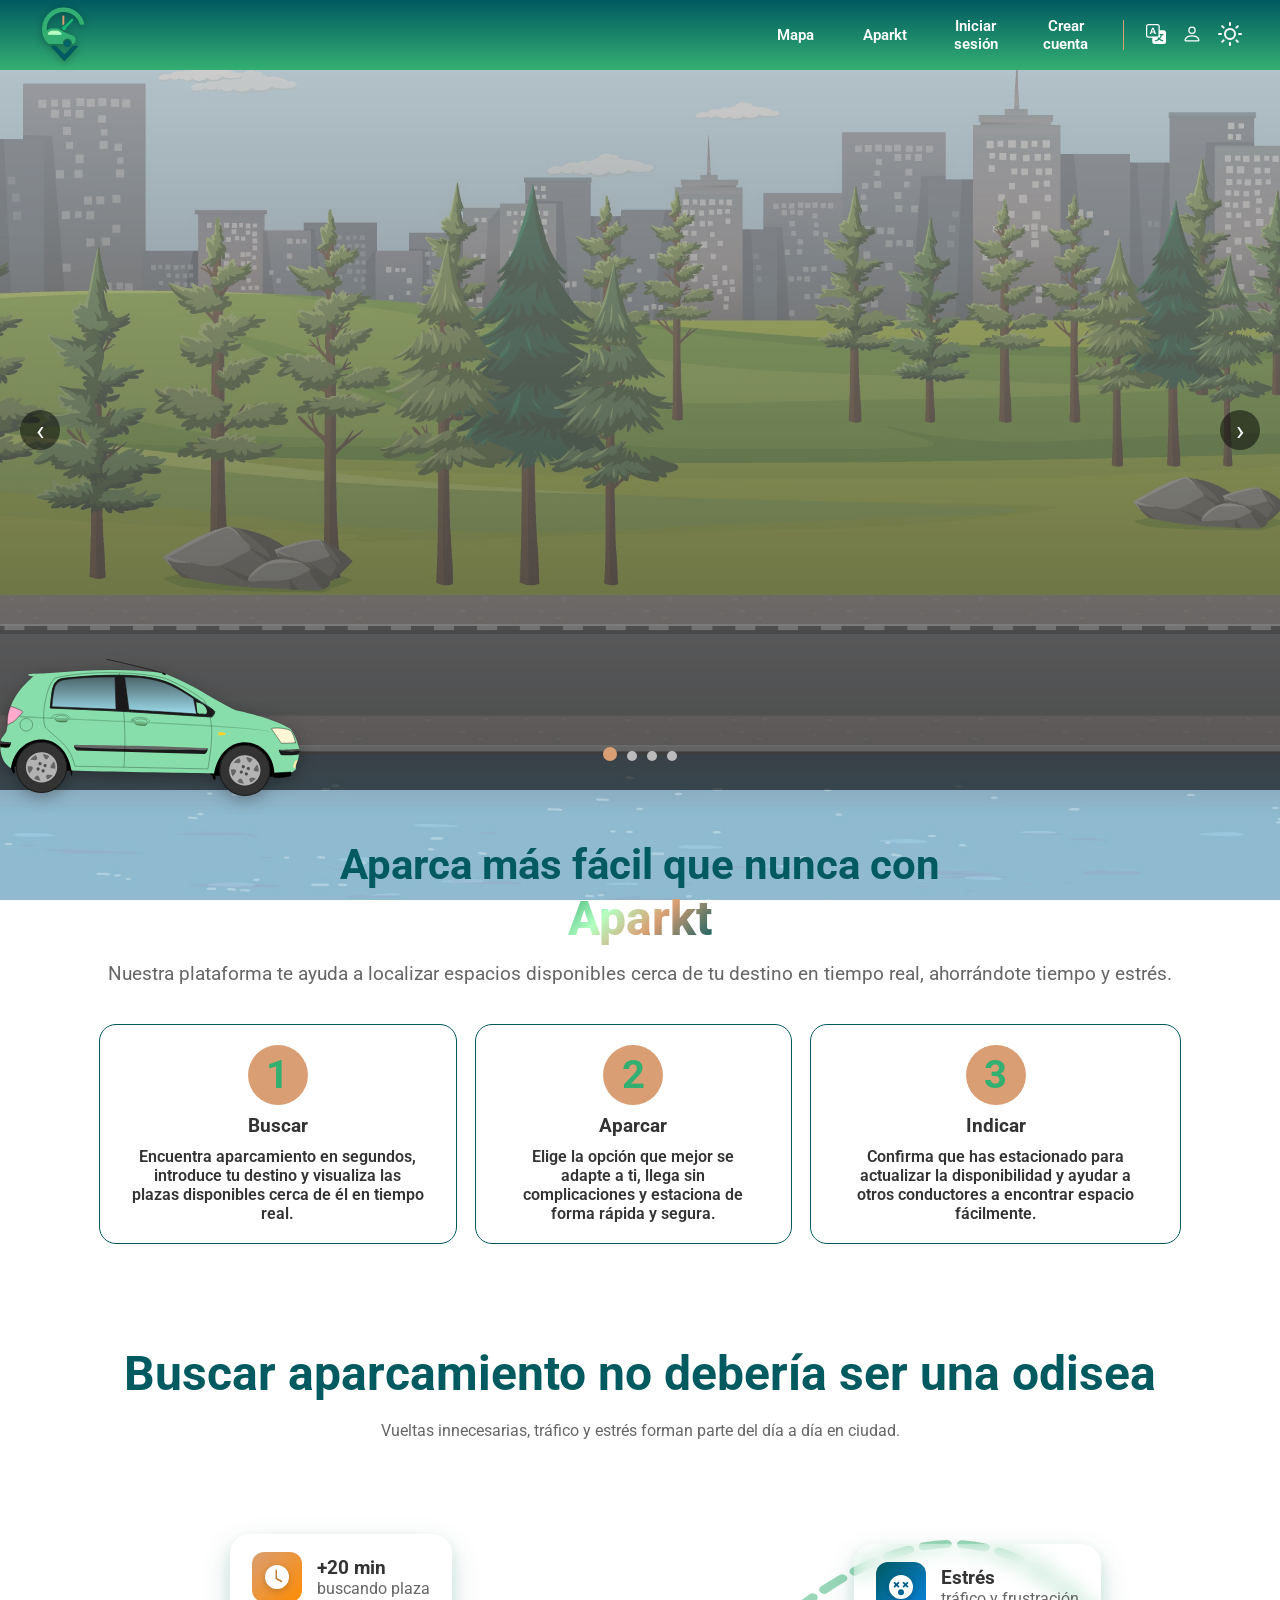
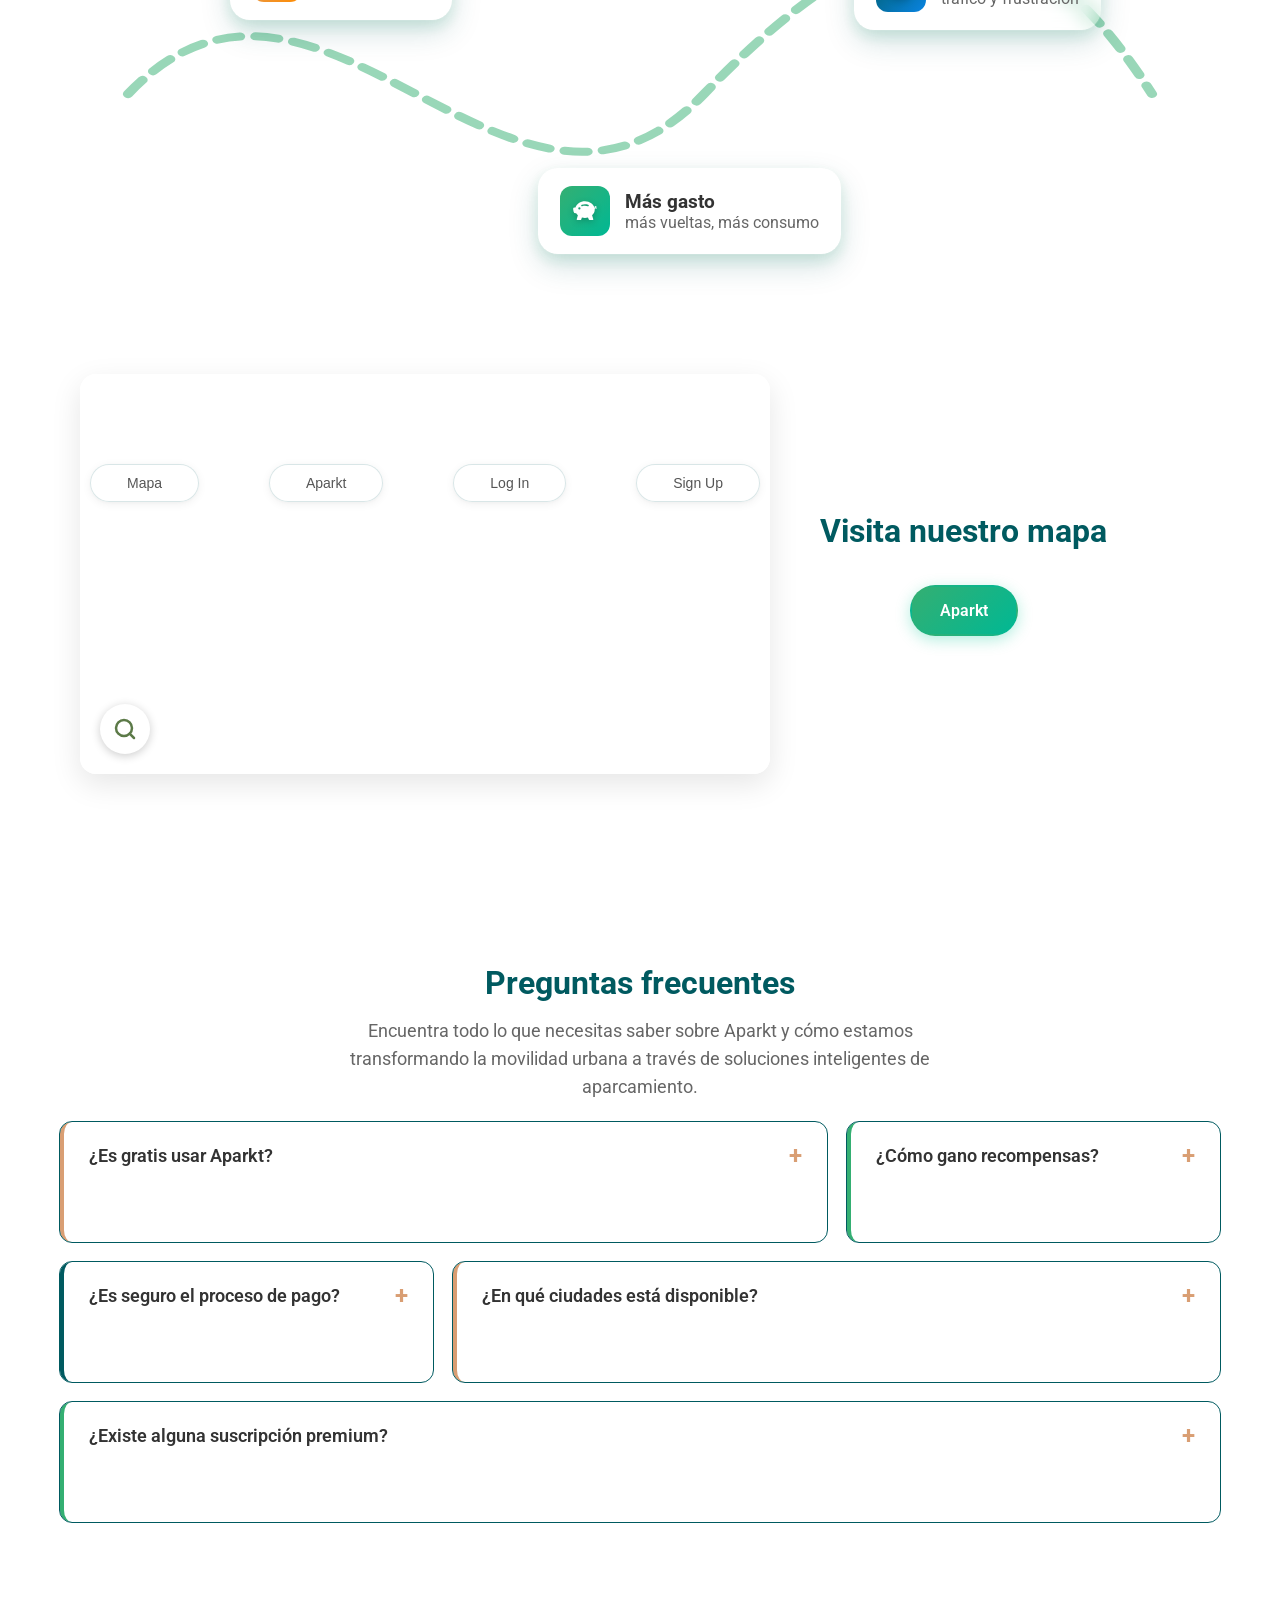
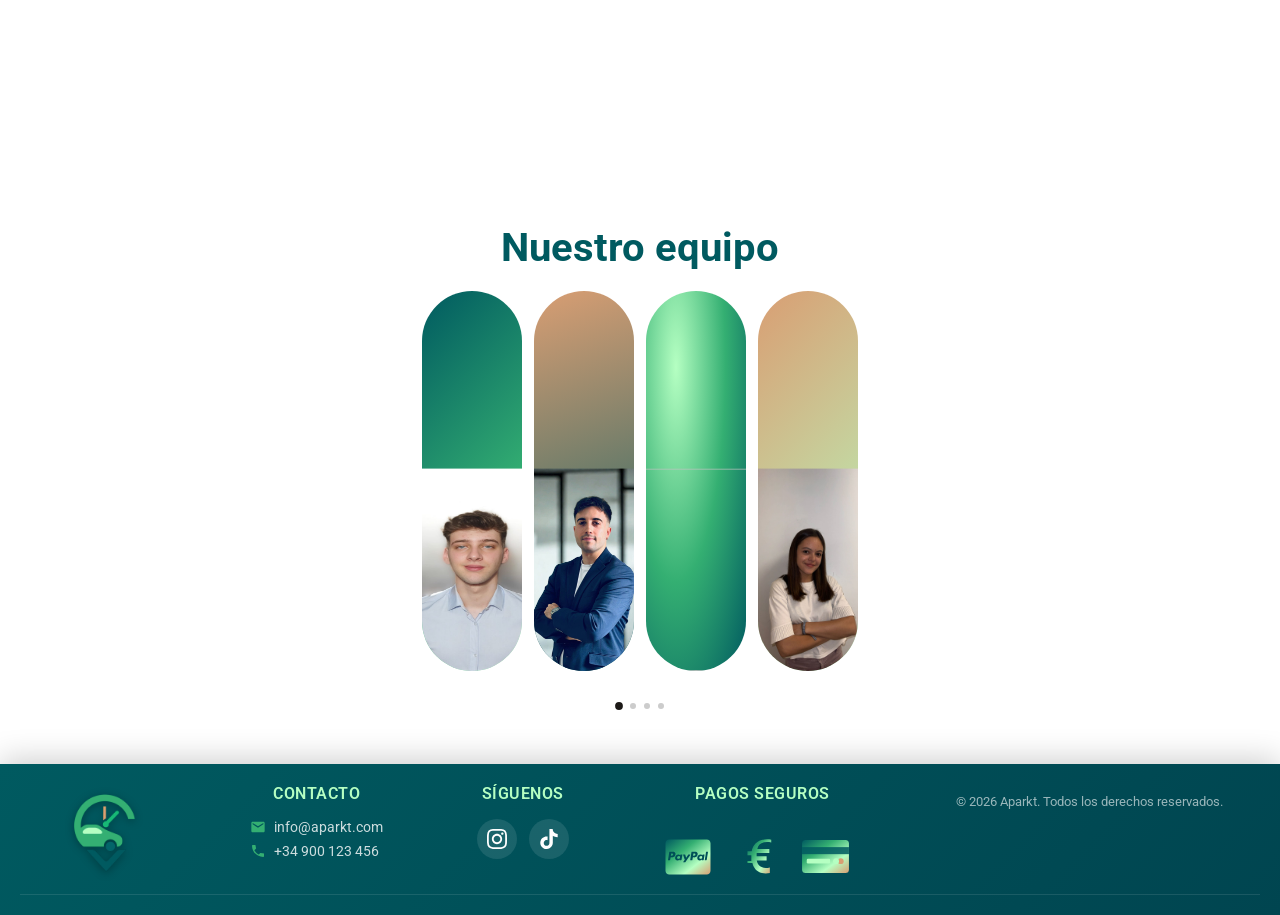
==== app/views/aparkt/aparkt.html @ 95ce88f8 "estilos Aparkt" ====
<!doctype html>
<html lang="en">
  <head>
    <meta charset="UTF-8" />
    <meta name="viewport" content="width=device-width, initial-scale=1.0" />
    <title data-i18n-title="aparkt.title">Document</title>
    <link rel="stylesheet" href="../estilosGlobales.css" />
    <link rel="stylesheet" href="aparkt.css" />
    <link
      rel="stylesheet"
      href="https://cdnjs.cloudflare.com/ajax/libs/OwlCarousel2/2.3.4/assets/owl.carousel.min.css"
    />
    <script src="https://cdnjs.cloudflare.com/ajax/libs/jquery/3.7.1/jquery.min.js"></script>
    <script src="https://cdnjs.cloudflare.com/ajax/libs/OwlCarousel2/2.3.4/owl.carousel.min.js"></script>
    <script src="https://cdnjs.cloudflare.com/ajax/libs/gsap/3.12.2/gsap.min.js"></script>
    <script src="https://cdnjs.cloudflare.com/ajax/libs/gsap/3.12.2/ScrollTrigger.min.js"></script>
    <script src="https://unpkg.com/just-validate@latest/dist/just-validate.production.min.js"></script>
    <script src="https://cdn.jsdelivr.net/npm/sweetalert2@11"></script>
    <script src="../validacionVehiculo.js"></script>
    <script src="../funcionesGlobales.js" defer></script>
    <script src="aparkt.js" type="module"></script>
  </head>
  <body>
    <!--HEADER-->
    <app-header></app-header>
    <!-- Banner lateral de usuario -->
    <perfil-usuario></perfil-usuario>
    <main id="aparkt">
      <div class="owl-carousel">
        <div class="item">
          <video
            src="../assets/video/Aparkt_corporate_video_202604241138.mp4"
            autoplay
            muted
            playsinline
          ></video>
        </div>
        <div class="item">
          <img
            src="../assets/imgCarrusel/Empresa_busca_aparcamiento_202604241132.jpeg"
            alt="Imagen 1"
            data-i18n-alt="aparkt.imgAlt1"
          />
        </div>

        <div class="item">
          <img
            src="../assets/imgCarrusel/Person_holding_smartphone_202604250309.jpeg"
            alt="Imagen 2"
            data-i18n-alt="aparkt.imgAlt2"
          />
        </div>

        <div class="item">
          <img
            src="../assets/imgCarrusel/quiero_un_video_202604241142.jpeg"
            alt="Imagen 3"
            data-i18n-alt="aparkt.imgAlt3"
          />
        </div>
      </div>
      <section class="seccion-principal contenedor">
        <h1 class="titulo-principal" data-i18n="aparkt.heroH1">
          Aparca más fácil <br />
          que nunca con
        </h1>
        <h1>
          <span class="texto-verde">Aparkt</span>
        </h1>
        <p class="descripcion" data-i18n="aparkt.heroDescripcion">
          Nuestra plataforma te ayuda a localizar espacios disponibles cerca de
          tu destino en tiempo real, ahorrándote tiempo y estrés.
        </p>
        <div class="contenedor-tarjetas">
          <div class="tarjeta">
            <div class="numero">1</div>
            <h3 data-i18n="aparkt.paso1Titulo">Buscar</h3>
            <p data-i18n="aparkt.paso1Desc">
              Encuentra aparcamiento en segundos, introduce tu destino y
              visualiza las plazas disponibles cerca de él en tiempo real.
            </p>
          </div>
          <div class="tarjeta">
            <div class="numero">2</div>
            <h3 data-i18n="aparkt.paso2Titulo">Aparcar</h3>
            <p data-i18n="aparkt.paso2Desc">
              Elige la opción que mejor se adapte a ti, llega sin complicaciones
              y estaciona de forma rápida y segura.
            </p>
          </div>
          <div class="tarjeta">
            <div class="numero">3</div>
            <h3 data-i18n="aparkt.paso3Titulo">Indicar</h3>
            <p data-i18n="aparkt.paso3Desc">
              Confirma que has estacionado para actualizar la disponibilidad y
              ayudar a otros conductores a encontrar espacio fácilmente.
            </p>
          </div>
        </div>
      </section>

      <!--SECCIÓN PROBLEMA-->
      <section class="seccion-problema contenedor">
        <div class="problema-header">
          <h2>Buscar aparcamiento no debería ser una odisea</h2>
          <p>
            Vueltas innecesarias, tráfico y estrés forman parte del día a día en
            ciudad.
          </p>
        </div>

        <div class="mapa-problema">
          <svg
            class="ruta-svg"
            viewBox="0 0 1000 500"
            preserveAspectRatio="none"
          >
            <path
              id="rutaPath"
              d="M100,250
           C250,50 400,450 550,250
           S800,50 900,250"
            />
          </svg>

          <div class="problema-item tiempo">
            <span
              ><svg
                xmlns="http://www.w3.org/2000/svg"
                width="32"
                height="32"
                fill="currentColor"
                viewBox="0 0 16 16"
              >
                <path
                  d="M16 8A8 8 0 1 1 0 8a8 8 0 0 1 16 0M8 3.5a.5.5 0 0 0-1 0V9a.5.5 0 0 0 .252.434l3.5 2a.5.5 0 0 0 .496-.868L8 8.71z"
                /></svg
            ></span>
            <div>
              <h3>+20 min</h3>
              <p>buscando plaza</p>
            </div>
          </div>

          <div class="problema-item combustible">
            <span
              ><svg
                xmlns="http://www.w3.org/2000/svg"
                width="16"
                height="16"
                fill="currentColor"
                class="bi bi-piggy-bank-fill"
                viewBox="0 0 16 16"
              >
                <path
                  d="M7.964 1.527c-2.977 0-5.571 1.704-6.32 4.125h-.55A1 1 0 0 0 .11 6.824l.254 1.46a1.5 1.5 0 0 0 1.478 1.243h.263c.3.513.688.978 1.145 1.382l-.729 2.477a.5.5 0 0 0 .48.641h2a.5.5 0 0 0 .471-.332l.482-1.351c.635.173 1.31.267 2.011.267.707 0 1.388-.095 2.028-.272l.543 1.372a.5.5 0 0 0 .465.316h2a.5.5 0 0 0 .478-.645l-.761-2.506C13.81 9.895 14.5 8.559 14.5 7.069q0-.218-.02-.431c.261-.11.508-.266.705-.444.315.306.815.306.815-.417 0 .223-.5.223-.461-.026a1 1 0 0 0 .09-.255.7.7 0 0 0-.202-.645.58.58 0 0 0-.707-.098.74.74 0 0 0-.375.562c-.024.243.082.48.32.654a2 2 0 0 1-.259.153c-.534-2.664-3.284-4.595-6.442-4.595m7.173 3.876a.6.6 0 0 1-.098.21l-.044-.025c-.146-.09-.157-.175-.152-.223a.24.24 0 0 1 .117-.173c.049-.027.08-.021.113.012a.2.2 0 0 1 .064.199m-8.999-.65a.5.5 0 1 1-.276-.96A7.6 7.6 0 0 1 7.964 3.5c.763 0 1.497.11 2.18.315a.5.5 0 1 1-.287.958A6.6 6.6 0 0 0 7.964 4.5c-.64 0-1.255.09-1.826.254ZM5 6.25a.75.75 0 1 1-1.5 0 .75.75 0 0 1 1.5 0"
                />
              </svg>
            </span>
            <div>
              <h3>Más gasto</h3>
              <p>más vueltas, más consumo</p>
            </div>
          </div>

          <div class="problema-item estres">
            <span
              ><svg xmlns="http://www.w3.org/2000/svg" viewBox="0 0 512 512">
                <!--!Font Awesome Pro v7.2.0 by @fontawesome - https://fontawesome.com License - https://fontawesome.com/license (Commercial License) Copyright 2026 Fonticons, Inc.-->
                <path
                  d="M256 512a256 256 0 1 0 0-512 256 256 0 1 0 0 512zM134.1 153.9l25.9 25.9 25.9-25.9c7.8-7.8 20.5-7.8 28.3 0s7.8 20.5 0 28.3l-25.9 25.9 25.9 25.9c7.8 7.8 7.8 20.5 0 28.3s-20.5 7.8-28.3 0l-25.9-25.9-25.9 25.9c-7.8 7.8-20.5 7.8-28.3 0s-7.8-20.5 0-28.3l25.9-25.9-25.9-25.9c-7.8-7.8-7.8-20.5 0-28.3s20.5-7.8 28.3 0zm192 0l25.9 25.9 25.9-25.9c7.8-7.8 20.5-7.8 28.3 0s7.8 20.5 0 28.3l-25.9 25.9 25.9 25.9c7.8 7.8 7.8 20.5 0 28.3s-20.5 7.8-28.3 0l-25.9-25.9-25.9 25.9c-7.8 7.8-20.5 7.8-28.3 0s-7.8-20.5 0-28.3l25.9-25.9-25.9-25.9c-7.8-7.8-7.8-20.5 0-28.3s20.5-7.8 28.3 0zM256 304a64 64 0 1 1 0 128 64 64 0 1 1 0-128z"
                />
              </svg>
            </span>
            <div>
              <h3>Estrés</h3>
              <p>tráfico y frustración</p>
            </div>
          </div>
        </div>
      </section>

      <section class="contenedor seccion-mapa">
        <iframe src="../index/index.html"></iframe>
        <div class="mapa-visitar">
          <h2>Visita nuestro mapa</h2>
          <a href="../index/index.html">Aparkt</a>
        </div>
      </section>

      <section class="horizontal">
        <div class="car-container">
          <img class="car" src="../assets/coche.svg" alt="Coche" />
        </div>
        <section class="preguntasFrecuentes">
          <div>
            <h2>Preguntas frecuentes</h2>
            <p>
              Encuentra todo lo que necesitas saber sobre Aparkt y cómo estamos
              transformando la movilidad urbana a través de soluciones
              inteligentes de aparcamiento.
            </p>
          </div>

          <div id="preguntas">
            <details>
              <summary>¿Es gratis usar Aparkt?</summary>
              <p>
                Sí, descargar y navegar por la aplicación Aparkt es
                completamente gratuito. Solo pagas por las reservas de
                estacionamiento que realices y por los servicios premium
                opcionales.
              </p>
            </details>

            <details>
              <summary>¿Cómo gano recompensas?</summary>
              <p>
                Ganas recompensas cada vez que utilizas nuestra red de
                estacionamientos asociados o compartes tu plaza privada.
              </p>
            </details>

            <details>
              <summary>¿Es seguro el proceso de pago?</summary>
              <p>
                Utilizamos tecnología de cifrado segura y proveedores
                certificados para proteger todas las transacciones.
              </p>
            </details>

            <details>
              <summary>¿En qué ciudades está disponible?</summary>
              <p>
                Actualmente Aparkt está disponible únicamente en Málaga, donde
                estamos desarrollando y mejorando continuamente la plataforma.
                Próximamente ampliaremos el servicio a nuevas ciudades.
              </p>
            </details>

            <details>
              <summary>¿Existe alguna suscripción premium?</summary>
              <p>
                Sí, Aparkt cuenta con una suscripción premium para usuarios que
                quieran una experiencia más completa. Con ella tendrás acceso a
                funcionalidades extra como localizador del coche, eliminación de
                publicidad, acceso a filtros avanzados, estadísticas
                personalizadas sobre tus hábitos de aparcamiento y prioridad en
                notificaciones y soporte.
              </p>
            </details>
          </div>
        </section>

        <section class="seccion-recompensas">
          <div class="recompensas-content">
            <div class="recompensas-header">
              <h2>Convierte tu buena acción en beneficios</h2>
              <p>
                Cada vez que colaboras con la comunidad, acumulas puntos que
                puedes canjear por servicios premium, descuentos en aparcamiento
                y mucho más.
              </p>
            </div>

            <div class="grid-recompensas">
              <div class="recompensa-card registro">
                <div class="card-icon">
                  <svg
                    xmlns="http://www.w3.org/2000/svg"
                    width="40"
                    height="40"
                    fill="currentColor"
                    viewBox="0 0 16 16"
                  >
                    <path
                      d="M8 8a3 3 0 1 0 0-6 3 3 0 0 0 0 6m2-3a2 2 0 1 1-4 0 2 2 0 0 1 4 0m4 8c0 1-1 1-1 1H3s-1 0-1-1 1-4 6-4 6 3 6 4m-1-.004c-.001-.246-.154-.986-.832-1.664C11.516 10.68 10.289 10 8 10c-2.29 0-3.516.68-4.168 1.332-.678.678-.83 1.418-.832 1.664z"
                    />
                  </svg>
                </div>
                <h3>Regístrate</h3>
                <p>Crea tu cuenta gratis y recibe 50 puntos de bienvenida</p>
                <span class="points">+50 pts</span>
              </div>

              <div class="recompensa-card colaboracion">
                <div class="card-icon">
                  <svg
                    xmlns="http://www.w3.org/2000/svg"
                    width="40"
                    height="40"
                    fill="currentColor"
                    viewBox="0 0 16 16"
                  >
                    <path
                      d="M8 1a2 2 0 0 1 2 2v4H6V3a2 2 0 0 1 2-2m3 6V3a3 3 0 0 0-6 0v4a2 2 0 0 0-2 2v5a2 2 0 0 0 2 2h6a2 2 0 0 0 2-2V9a2 2 0 0 0-2-2"
                    />
                  </svg>
                </div>
                <h3>Comparte plaza</h3>
                <p>Publica tu plaza cuando no la uses y gana puntos</p>
                <span class="points">+20 pts</span>
              </div>

              <div class="recompensa-card indica">
                <div class="card-icon">
                  <svg
                    xmlns="http://www.w3.org/2000/svg"
                    width="40"
                    height="40"
                    fill="currentColor"
                    viewBox="0 0 16 16"
                  >
                    <path
                      d="M8 16s6-5.686 6-10A6 6 0 0 0 2 6c0 4.314 6 10 6 10m0-7a3 3 0 1 1 0-6 3 3 0 0 1 0 6"
                    />
                  </svg>
                </div>
                <h3>Indica tu plaza</h3>
                <p>Confirma que has aparcado para actualizar disponibilidad</p>
                <span class="points">+10 pts</span>
              </div>

              <div class="recompensa-card canjea">
                <div class="card-icon">
                  <svg
                    xmlns="http://www.w3.org/2000/svg"
                    width="40"
                    height="40"
                    fill="currentColor"
                    viewBox="0 0 16 16"
                  >
                    <path
                      d="M11.5 0h-9A1.5 1.5 0 0 0 1 1.5v13A1.5 1.5 0 0 0 2.5 16h9a1.5 1.5 0 0 0 1.5-1.5v-13A1.5 1.5 0 0 0 11.5 0m-9.5 1v5h5l.5-2.5h4l.5 2.5h5v-11h-15"
                    />
                    <path d="M4 2h8v3H4zm1 5h6v5H5zm2 1h4v2H7v-2" />
                  </svg>
                </div>
                <h3>Canjea</h3>
                <p>Usa tus puntos en horas gratis, premium y más</p>
                <span class="points">🎁 Premium</span>
              </div>
            </div>
          </div>
        </section>

        <!--SECCIÓN HISTORIA-->
        <section class="seccion-historia">
          <div class="historia-content">
            <div class="historia-header">
              <h2>Facilitando el aparcamiento en ciudades</h2>
              <p>
                Somos un equipo de estudiantes de Desarrollo de Aplicaciones Web
                desarrollando Aparkt como proyecto de fin de grado con la misión
                de transformar la forma en que las personas encuentran y
                gestionan el aparcamiento urbano.
              </p>
            </div>

            <div class="timeline">
              <div class="timeline-item">
                <div class="timeline-marker"></div>
                <div class="timeline-content">
                  <span class="year">2024</span>
                  <h3>Ideación</h3>
                  <p>
                    Nace la idea de Aparkt tras identificar el problema del
                    aparcamiento en nuestra ciudad como proyecto de fin de grado
                    de Desarrollo de Aplicaciones Web.
                  </p>
                </div>
              </div>

              <div class="timeline-item">
                <div class="timeline-marker"></div>
                <div class="timeline-content">
                  <span class="year">2025</span>
                  <h3>Desarrollo</h3>
                  <p>
                    Construimos la plataforma completa: frontend, backend, base
                    de datos e integración con mapas.
                  </p>
                </div>
              </div>

              <div class="timeline-item">
                <div class="timeline-marker"></div>
                <div class="timeline-content">
                  <span class="year">2025</span>
                  <h3>Pruebas</h3>
                  <p>
                    Implementamos el sistema de recompensas y probamos la
                    aplicación con usuarios reales.
                  </p>
                </div>
              </div>

              <div class="timeline-item">
                <div class="timeline-marker"></div>
                <div class="timeline-content">
                  <span class="year">2026</span>
                  <h3>Futuro</h3>
                  <p>
                    Preparamos el lanzamiento oficial y buscamos inversores para
                    escalar a más ciudades.
                  </p>
                </div>
              </div>
            </div>

            <div class="estadisticas">
              <div class="estadistica">
                <div class="stat-icon">
                  <svg
                    xmlns="http://www.w3.org/2000/svg"
                    width="32"
                    height="32"
                    fill="currentColor"
                    viewBox="0 0 16 16"
                  >
                    <path
                      d="M8 8a3 3 0 1 0 0-6 3 3 0 0 0 0 6m2-3a2 2 0 1 1-4 0 2 2 0 0 1 4 0m4 8c0 1-1 1-1 1H3s-1 0-1-1 1-4 6-4 6 3 6 4m-1-.004c-.001-.246-.154-.986-.832-1.664C11.516 10.68 10.289 10 8 10c-2.29 0-3.516.68-4.168 1.332-.678.678-.83 1.418-.832 1.664z"
                    />
                  </svg>
                </div>
                <span class="number">4</span>
                <span class="label">Integrantes</span>
              </div>

              <div class="estadistica">
                <div class="stat-icon">
                  <svg
                    xmlns="http://www.w3.org/2000/svg"
                    width="32"
                    height="32"
                    fill="currentColor"
                    viewBox="0 0 16 16"
                  >
                    <path
                      d="M8 16s6-5.686 6-10A6 6 0 0 0 2 6c0 4.314 6 10 6 10m0-7a3 3 0 1 1 0-6 3 3 0 0 1 0 6"
                    />
                  </svg>
                </div>
                <span class="number">1</span>
                <span class="label">Ciudad piloto</span>
              </div>

              <div class="estadistica">
                <div class="stat-icon">
                  <svg
                    xmlns="http://www.w3.org/2000/svg"
                    width="32"
                    height="32"
                    fill="currentColor"
                    viewBox="0 0 16 16"
                  >
                    <path
                      d="M14.5 3a.5.5 0 0 1 .5.5v9a.5.5 0 0 1-.5.5h-13a.5.5 0 0 1-.5-.5v-9a.5.5 0 0 1 .5-.5h13zm-13-1A1.5 1.5 0 0 0 0 3.5v9A1.5 1.5 0 0 0 1.5 14h13a1.5 1.5 0 0 0 1.5-1.5v-9A1.5 1.5 0 0 0 14.5 2h-13zM3 5.5a.5.5 0 0 1 .5-.5h9a.5.5 0 0 1 0 1h-9a.5.5 0 0 1-.5-.5zM3 8a.5.5 0 0 1 .5-.5h9a.5.5 0 0 1 0 1h-9A.5.5 0 0 1 3 8zm0 2.5a.5.5 0 0 1 .5-.5h6a.5.5 0 0 1 0 1h-6a.5.5 0 0 1-.5-.5z"
                    />
                  </svg>
                </div>
                <span class="number">2</span>
                <span class="label">Tecnologías</span>
              </div>

              <div class="estadistica">
                <div class="stat-icon">
                  <svg
                    xmlns="http://www.w3.org/2000/svg"
                    width="32"
                    height="32"
                    fill="currentColor"
                    viewBox="0 0 16 16"
                  >
                    <path
                      d="M4 4a2 2 0 0 0-2 2v8a2 2 0 0 0 2 2h8a2 2 0 0 0 2-2V6a2 2 0 0 0-2-2h-1v1h1a1 1 0 0 1 1 1v5a1 1 0 0 1-1 1H4a1 1 0 0 1-1-1V7a1 1 0 0 1 1-1h1V4z"
                    />
                  </svg>
                </div>
                <span class="number">TFG</span>
                <span class="label">Proyecto fin de grado</span>
              </div>
            </div>
          </div>
        </section>
      </section>

      <!--SECCIÓN EQUIPO-->
      <section class="contenedor seccion-equipo">
        <div class="contenedor">
          <h2 class="titular">Nuestro equipo</h2>
          <div class="tarjetas">
            <div class="tarjeta" data-indice="0">
              <div class="etiqueta-pildora">
                <div class="punto-pildora"></div>
                <div>
                  <div class="nombre-pildora">Antonio Fernandez Suarez</div>
                  <div class="rol-pildora">Product Owner y Backend</div>
                </div>
              </div>
              <img src="../assets/equipo/antonio.jpeg" alt="" class="persona" />
              <div class="etiqueta">
                <div class="nombre">Antonio Fernández Suárez</div>
                <div class="rol">Product Owner y desarrollador Backend</div>
              </div>
            </div>

            <div class="tarjeta" data-indice="1">
              <div class="etiqueta-pildora">
                <div class="punto-pildora"></div>
                <div>
                  <div class="nombre-pildora">Adrian González Núñez</div>
                  <div class="rol-pildora">Backend y mapa de Aparkt</div>
                </div>
              </div>
              <img src="../assets/equipo/adri.jpg" alt="" class="persona" />
              <div class="etiqueta">
                <div class="nombre">Adrian González Núñez</div>
                <div class="rol">Responsable principal de Backend y productor de mapa de Aparkt</div>
              </div>
            </div>

            <div class="tarjeta" data-indice="2">
              <div class="etiqueta-pildora">
                <div class="punto-pildora"></div>
                <div>
                  <div class="nombre-pildora">Celia Molina Leal</div>
                  <div class="rol-pildora">Frontend y responsable de QA</div>
                </div>
              </div>
              <img src="../assets/equipo/celia.jpg" alt="" class="persona" />
              <div class="etiqueta">
                <div class="nombre">Celia Molina Leal</div>
                <div class="rol">Líder de Frontend y responsable de QA</div>
              </div>
            </div>

            <div class="tarjeta" data-indice="3">
              <div class="etiqueta-pildora">
                <div class="punto-pildora"></div>
                <div>
                  <div class="nombre-pildora">Noemí Ruiz Toro</div>
                  <div class="rol-pildora">BBDD y Frontend</div>
                </div>
              </div>
              <img src="../assets/equipo/noemi.jpeg" alt="" class="persona" />
              <div class="etiqueta">
                <div class="nombre">Noemí Ruiz Toro</div>
                <div class="rol">Responsable de Base de Datos y desarrolladora Frontend</div>
              </div>
            </div>
          </div>

          <div class="puntos">
            <div class="punto activo" data-indice="0"></div>
            <div class="punto" data-indice="1"></div>
            <div class="punto" data-indice="2"></div>
            <div class="punto" data-indice="3"></div>
          </div>
        </div>
      </section>
    </main>

    <!-- <app-modalpuntos></app-modalpuntos> -->
    <app-footer></app-footer>

    <script src="estilosAparkt.js"></script>
    <script src="../modoOscuro.js"></script>
  </body>
</html>
---- app/views/estilosGlobales.css ----
/*Nuestros colores de Aparkt*/
@import url("https://fonts.googleapis.com/css2?family=Roboto:wght@300;400;500;700&display=swap");

:root {
  --color-azulOscuro: #005a60;
  --color-verde: #34af72;
  --color-verdeAmarillo: #b5ffc2;
  --color-naranja: #d99e73;
}

/* Tema claro por defecto */
:root,
[data-theme="light"] {
  --bg-primary: #ffffff;
  --bg-secondary: #f5f5f5;
  --bg-card: rgba(255, 255, 255, 0.1);
  --bg-card-hover: rgba(255, 255, 255, 0.9);
  --bg-team: #fafafa;
  --bg-team-hover: var(--color-naranja);
  --bg-stats: #f5f5f5;
  --bg-stats-hover: var(--color-verde);
  --bg-gradient-rewards: linear-gradient(
    to bottom,
    var(--color-azulOscuro),
    var(--color-verde)
  );
  --bg-banner: linear-gradient(180deg, #fdfcfb 0%, #f5e6d3 50%, #d99e73 100%);
  --bg-form: rgba(255, 255, 255, 0.5);
  --bg-opcion-btn: rgba(255, 255, 255, 0.6);
  --text-primary: #333333;
  --text-secondary: #666666;
  --text-muted: #888888;
  --text-on-dark: #ffffff;
  --border-color: rgba(0, 0, 0, 0.1);
  --border-opcion: rgba(0, 0, 0, 0.08);
  --border-banner: rgba(0, 0, 0, 0.1);
  --divider-color: #ddd;
  --shadow-card:
    0 12px 30px rgba(0, 90, 96, 0.18), 0 6px 14px rgba(52, 175, 114, 0.15);
}

/* Tema oscuro - preferencia del sistema (baja prioridad) */
@media (prefers-color-scheme: dark) {
  :root:not([data-theme]) {
    --bg-primary: #1a1a2e;
    --bg-secondary: #16213e;
    --bg-card: rgba(22, 33, 62, 0.6);
    --bg-card-hover: rgba(22, 33, 62, 0.9);
    --bg-team: #1e2a45;
    --bg-team-hover: var(--color-naranja);
    --bg-stats: #1e2a45;
    --bg-stats-hover: var(--color-verde);
    --bg-gradient-rewards: linear-gradient(to bottom, #003d42, #1a6b47);
    --bg-banner: linear-gradient(180deg, #1a1a2e 0%, #1e2a45 50%, #2d3a52 100%);
    --bg-form: rgba(22, 33, 62, 0.5);
    --bg-opcion-btn: rgba(30, 42, 69, 0.7);
    --text-primary: #e0e0e0;
    --text-secondary: #b0b0b0;
    --text-muted: #888888;
    --text-on-dark: #ffffff;
    --border-color: rgba(255, 255, 255, 0.1);
    --border-opcion: rgba(255, 255, 255, 0.08);
    --border-banner: rgba(255, 255, 255, 0.05);
    --divider-color: #333;
    --shadow-card:
      0 12px 30px rgba(0, 0, 0, 0.4), 0 6px 14px rgba(0, 0, 0, 0.3);
  }
}

/* Tema oscuro manual (alta prioridad - sobreescribe todo) */
:root[data-theme="dark"] {
  --bg-primary: #1a1a2e;
  --bg-secondary: #16213e;
  --bg-card: rgba(22, 33, 62, 0.6);
  --bg-card-hover: rgba(22, 33, 62, 0.9);
  --bg-team: #1e2a45;
  --bg-team-hover: var(--color-naranja);
  --bg-stats: #1e2a45;
  --bg-stats-hover: var(--color-verde);
  --bg-gradient-rewards: linear-gradient(to bottom, #003d42, #1a6b47);
  --bg-banner: linear-gradient(180deg, #1a1a2e 0%, #1e2a45 50%, #2d3a52 100%);
  --bg-form: rgba(22, 33, 62, 0.5);
  --bg-opcion-btn: rgba(30, 42, 69, 0.7);
  --text-primary: #e0e0e0;
  --text-secondary: #b0b0b0;
  --text-muted: #888888;
  --text-on-dark: #ffffff;
  --border-color: rgba(255, 255, 255, 0.1);
  --border-opcion: rgba(255, 255, 255, 0.08);
  --border-banner: rgba(255, 255, 255, 0.05);
  --divider-color: #333;
  --shadow-card: 0 12px 30px rgba(0, 0, 0, 0.4), 0 6px 14px rgba(0, 0, 0, 0.3);
}

*,
*::before,
*::after {
  margin: 0;
  padding: 0;
  box-sizing: border-box;
  /* outline: 1px solid red; */
}

html {
  overflow-x: hidden;
}

body {
  min-height: 100vh;
  display: flex;
  flex-direction: column;
  font-family: "Roboto", Arial, Verdana, sans-serif;
  background-color: var(--bg-primary);
  color: var(--text-primary);
  overflow-x: hidden;
  transition:
    background-color 0.3s ease,
    color 0.3s ease;
}

/* HEADER */
header {
  width: 100%;
  height: 70px;
  display: flex;
  justify-content: space-between;
  align-items: center;
  padding: 0 30px;
  background: linear-gradient(to bottom, #005a60 0%, #34af72 100%);
  position: fixed;
  top: 0;
  left: 0;
  z-index: 1000;

  .logoHeader {
    display: flex;
    align-items: center;

    img {
      display: block;
      height: 70px;
      width: auto;
      filter: drop-shadow(0 2px 4px rgba(0, 0, 0, 0.3));
      transition: transform 0.3s ease;

      &:hover {
        transform: scale(1.05);
      }
    }
  }

  .logoMobile {
    display: none;
  }

  /* NAVEGACIÓN */
  .navPrincipal {
    display: flex;
    justify-content: flex-end;
    align-items: center;
    flex: 1;
    padding-left: 60px;

    ul {
      display: flex;
      align-items: center;
      justify-content: space-evenly;
      list-style: none;
      gap: 8px;
      position: relative;
      border-radius: 50px;
      width: 40%;

      li {
        position: relative;
        z-index: 3;
        transition: transform 0.3s ease;

        &:hover {
          transform: translateY(15px);
          -webkit-transform: translateY(15px);
          -moz-transform: translateY(15px);
          -ms-transform: translateY(15px);
          -o-transform: translateY(15px);
        }

        a {
          display: inline-flex;
          align-items: center;
          justify-content: center;
          text-align: center;
          text-decoration: none;
          color: white;
          font-weight: 600;
          font-size: 15px;
          padding: 10px 20px;
          transition: color 0.3s ease;
          max-width: 50px;

          &:hover {
            color: var(--color-azulOscuro);
          }
        }
      }

      .span-delante {
        position: absolute;
        top: 50%;
        left: 0;
        width: 70px;
        height: 70px;
        background: white;
        border-radius: 50%;
        transform: translateY(calc(-50% + 17px)) scale(0);
        transition: all 0.4s cubic-bezier(0.4, 0, 0.2, 1);
        z-index: 1;
        opacity: 0;

        &::before {
          content: "";
          position: absolute;
          top: 47%;
          left: -30%;
          width: 40px;
          height: 40px;
          background: white;
          border-radius: 50%;
          corner-shape: scoop;
        }
      }

      .span-detras {
        position: absolute;
        top: 50%;
        left: 0;
        width: 70px;
        height: 70px;
        background: white;
        border-radius: 50%;
        transform: translateY(calc(-50% + 17px)) scale(0);
        transition: all 0.4s cubic-bezier(0.4, 0, 0.2, 1);
        z-index: 1;
        opacity: 0;

        &::before {
          content: "";
          position: absolute;
          top: 47%;
          left: 50px;
          width: 40px;
          height: 40px;
          background: white;
          border-radius: 50%;
          corner-shape: scoop;
        }
      }

      .nav-circulo {
        position: absolute;
        top: 50%;
        left: 0;
        width: 70px;
        height: 70px;
        background: var(--color-naranja);
        border-radius: 50%;
        border: 6px solid white;
        transform: translateY(calc(-50% + 17px)) scale(0);
        transition: all 0.4s cubic-bezier(0.4, 0, 0.2, 1);
        z-index: 2;
        opacity: 0;
      }

      &:hover {
        .span-delante,
        .span-detras,
        .nav-circulo {
          opacity: 1;
        }
      }
    }
  }

  #headerDerecha {
    display: flex;
    align-items: center;
    padding-left: 15px;
    position: relative;

    &::before {
      content: "";
      position: absolute;
      left: 0;
      top: 50%;
      transform: translateY(-50%);
      height: 70%;
      width: 1px;
      background: var(--color-naranja);
    }

    button {
      background: transparent;
      border: none;
      padding: 8px;
      border-radius: 25px;
      font-weight: 600;
      font-size: 14px;
      color: white;
      cursor: pointer;
      transition: all 0.3s ease;

      &:hover {
        transform: translateY(-2px);
        background-color: var(--color-verde);
      }
    }
  }

  .menu-toggle {
    display: none;
    flex-direction: column;
    justify-content: center;
    gap: 5px;
    width: 32px;
    height: 32px;
    background: transparent;
    border: none;
    cursor: pointer;
    padding: 0;
    z-index: 1001;

    span {
      display: block;
      width: 24px;
      height: 2px;
      background: white;
      border-radius: 2px;
      transition: all 0.3s ease;
    }

    &.active {
      span:nth-child(1) {
        transform: translateY(7px) rotate(45deg);
      }
      span:nth-child(2) {
        opacity: 0;
      }
      span:nth-child(3) {
        transform: translateY(-7px) rotate(-45deg);
      }
    }
  }
}

@media (max-width: 768px) {
  header {
    padding: 0 15px;
    height: 60px;
    justify-content: space-between;

    .logoHeader {
      display: none;
    }

    .logoMobile {
      position: absolute;
      left: 50%;
      transform: translateX(-50%);
      display: block;

      img {
        height: 40px;
        width: auto;
      }
    }

    .menu-toggle {
      display: flex;
    }

    .navPrincipal {
      position: fixed;
      top: 0;
      left: -100%;
      width: 70%;
      max-width: 280px;
      height: 100vh;
      background: linear-gradient(180deg, #005a60 0%, #34af72 100%);
      flex-direction: column;
      justify-content: flex-start;
      padding: 80px 30px 30px;
      gap: 0;
      transition: left 0.3s ease;
      box-shadow: 4px 0 20px rgba(0, 0, 0, 0.3);
      z-index: 1000;

      &.active {
        left: 0;
      }

      ul {
        flex-direction: column;
        width: 100%;
        gap: 0;
        background: transparent;
        padding: 0;

        li {
          width: 100%;
          text-align: center;
          border-bottom: 1px solid rgba(255, 255, 255, 0.1);

          a {
            display: block;
            padding: 18px 20px;
            font-size: 16px;
            max-width: 100%;
            color: white;
          }

          &:hover {
            transform: none;
            background: rgba(255, 255, 255, 0.1);
          }
        }
      }

      .span-delante,
      .span-detras,
      .nav-circulo {
        display: none;
      }
    }

    #headerDerecha {
      gap: 5px;
      padding-left: 10px;

      &::before {
        display: none;
      }

      button {
        padding: 6px;
      }
    }
  }
}

@media (max-width: 480px) {
  header {
    padding: 0 15px;
    z-index: 95;

    .logoHeader img {
      height: 40px;
    }

    .navPrincipal {
      width: 100%;
      max-width: none;
      left: -100%;

      &.active {
        left: 0;
      }
    }

    .logoMobile img {
      height: 110px;
      transform: translateY(6px);
    }

    #headerDerecha {
      gap: 2px;

      button {
        padding: 4px;
      }

      button svg {
        width: 18px;
        height: 18px;
      }

      #modoOscuro svg {
        width: 20px;
        height: 20px;
      }
    }
  }
}

/* MAIN */
main {
  flex: 1;
  padding: 55px;
  margin-top: 70px;

  z-index: 1;
  /*imagen de fondo */
  /* background-image: url("../assets/fondoAparkt.webp"); */
}

/* FOOTER */
footer {
  background: linear-gradient(135deg, var(--color-azulOscuro) 0%, #004550 100%);
  padding: 20px 20px 20px;
  box-shadow: 0 -4px 30px rgba(0, 0, 0, 0.2);
  margin-top: auto;

  .footer-main {
    display: flex;
    justify-content: space-around;
    align-items: start;
    gap: 20px;
    /* margin: 0 auto; */
    /* padding-bottom: 20px; */
    border-bottom: 1px solid rgba(255, 255, 255, 0.1);
  }

  .footer-payments {
    display: flex;
    flex-direction: column;
    align-items: center;
    gap: 12px;

    h4 {
      color: var(--color-verdeAmarillo);
      font-size: 16px;
      font-weight: 600;
      margin-bottom: 4px;
      text-transform: uppercase;
      letter-spacing: 0.5px;
    }

    .payment-icons {
      display: flex;
      gap: 10px;
      align-items: center;

      .payment-icon {
        color: rgba(255, 255, 255, 0.7);
        transition: all 0.3s ease;
        cursor: pointer;

        &:hover {
          color: white;
          transform: translateY(-2px);
        }
      }
    }
  }

  .copyright {
    grid-column: 1 / -1;
    font-size: 13px;
    color: rgba(255, 255, 255, 0.6);
    text-align: center;
    margin-top: 10px;
  }

  .footer-content {
    display: grid;
    grid-template-columns: 1fr 1fr 1fr;
    gap: 30px;
    max-width: 1200px;
    margin: 0 auto;
    padding-bottom: 10px;
    border-bottom: 1px solid rgba(255, 255, 255, 0.1);
  }

  .footer-section {
    display: flex;
    flex-direction: column;
    gap: 12px;

    h4 {
      color: var(--color-verdeAmarillo);
      font-size: 16px;
      font-weight: 600;
      margin-bottom: 4px;
      text-transform: uppercase;
      letter-spacing: 0.5px;
    }

    ul {
      list-style: none;
      display: flex;
      flex-direction: column;
      gap: 8px;

      li {
        display: flex;
        align-items: center;
        gap: 8px;
        color: rgba(255, 255, 255, 0.8);
        font-size: 14px;
        transition: color 0.3s ease;

        &:hover {
          color: white;
        }

        svg {
          color: var(--color-verde);
          flex-shrink: 0;
        }
      }
    }
  }

  .footer-contact {
    align-items: center;
    justify-content: center;
  }

  ul {
    list-style: none;
    display: flex;
    flex-direction: column;
    gap: 8px;

    li {
      display: flex;
      align-items: center;
      gap: 8px;
      color: rgba(255, 255, 255, 0.8);
      font-size: 14px;
      transition: color 0.3s ease;

      &:hover {
        color: white;
      }

      svg {
        color: var(--color-verde);
        flex-shrink: 0;
      }
    }
  }
}

.footer-brand {
  .footer-logo {
    display: flex;
    justify-content: center;
    align-self: center;
    height: 100px;
    width: 100px;
    filter: drop-shadow(0 2px 4px rgba(0, 0, 0, 0.3));
    transition: transform 0.3s ease;

    &:hover {
      transform: scale(1.05);
    }
  }
}

.footer-links {
  display: flex;
  justify-content: center;
  align-items: center;
  a {
    color: rgba(255, 255, 255, 0.8);
    text-decoration: none;
    font-size: 14px;
    transition: all 0.3s ease;
    padding: 4px 0;

    &:hover {
      color: var(--color-verdeAmarillo);
      transform: translateX(5px);
      display: inline-block;
    }
  }
}

.footer-social {
  display: flex;
  justify-content: center;
  align-items: center;
  .social-icons {
    display: flex;
    gap: 12px;

    .social-link {
      display: inline-flex;
      align-items: center;
      justify-content: center;
      width: 40px;
      height: 40px;
      border-radius: 50%;
      background: rgba(255, 255, 255, 0.1);
      color: white;
      text-decoration: none;
      transition: all 0.3s ease;

      &:hover {
        background: var(--color-verde);
        transform: translateY(-3px);
        box-shadow: 0 4px 12px rgba(52, 175, 114, 0.4);
      }

      svg {
        transition: transform 0.3s ease;
      }

      &:hover svg {
        transform: scale(1.1);
      }
    }
  }
}

/* RESPONSIVE FOOTER MODERNO */
@media (max-width: 480px) {
  footer {
    padding: 20px 20px;

    .footer-main {
      display: grid;
      grid-template-columns: 1fr 1fr;
      grid-template-areas:
        "brand brand"
        "contact social"
        "payments payments"
        "copyright copyright";
      gap: 28px;
      align-items: stretch;
      text-align: center;
      padding-bottom: 20px;
    }

    .footer-brand {
      grid-area: brand;
      display: flex;
      justify-content: center;

      .footer-logo {
        width: 90px;
        height: 90px;
      }
    }

    .footer-contact {
      grid-area: contact;
    }

    .footer-social {
      grid-area: social;
    }

    .footer-payments {
      grid-area: payments;
    }

    .copyright {
      grid-area: copyright;
      margin-top: 10px;
      font-size: 12px;
      line-height: 1.4;
    }

    .footer-section {
      width: 100%;
      justify-content: center;
      align-items: center;

      h4 {
        font-size: 14px;
        margin-bottom: 10px;
      }
    }
  }

  .footer-contact ul li {
    justify-content: center;
    font-size: 13px;
    text-align: center;
    flex-wrap: wrap;
  }

  .footer-social .social-icons {
    justify-content: center;
    gap: 14px;

    .social-link {
      width: 42px;
      height: 42px;
    }
  }

  .footer-payments {
    min-height: auto;

    .payment-icons {
      display: flex;
      justify-content: center;
      flex-wrap: wrap;
      gap: 14px;
    }

    .payment-icon {
      width: 28px;
      height: 28px;
    }
  }
}

#svgEuro {
  padding-top: 10px;
  padding-left: 8px;
}

main img {
  height: 300px;
}

/* BANNER LATERAL USUARIO */
.banner-lateral {
  position: fixed;
  top: 70px;
  right: 0;
  width: 300px;
  height: calc(100vh - 70px);
  background: var(--bg-banner);
  padding: 20px;
  display: none;
  flex-direction: column;
  box-shadow: -8px 0 32px rgba(0, 0, 0, 0.15);
  backdrop-filter: blur(10px);
  z-index: 100;
}

.banner-body {
  display: flex;
  flex-direction: column;
  justify-content: space-between;
  height: 100%;
}

.banner-lateral.abierto {
  display: flex;
  animation: slideIn 0.3s cubic-bezier(0.4, 0, 0.2, 1);
}

@keyframes slideIn {
  from {
    transform: translateX(100%);
    opacity: 0;
  }
  to {
    transform: translateX(0);
    opacity: 1;
  }
}

@keyframes slideOut {
  from {
    transform: translateX(0);
    opacity: 1;
  }
  to {
    transform: translateX(100%);
    opacity: 0;
  }
}

.menu-superior {
  display: flex;
  flex-direction: column;
  gap: 12px;
}

.menu-opciones {
  display: flex;
  flex-direction: column;
  gap: 15px;
  padding-top: 20px;
}

.opcion-btn {
  padding: 10px 14px;
  border: 1px solid var(--border-opcion);
  background: var(--bg-opcion-btn);
  color: var(--text-primary);
  font-size: 13px;
  border-radius: 8px;
  transition: all 0.2s ease;
  cursor: pointer;
  width: 100%;
  text-align: left;
}

.anadirVehiculo {
  background: var(--color-verde);
  color: white;
}

.opcion-btn:hover {
  background: var(--color-azulOscuro);
  color: white;
  border-color: var(--color-azulOscuro);
  transform: translateX(4px);
  box-shadow: 0 4px 12px rgba(0, 90, 96, 0.25);
}

.opcion-btn.danger {
  color: #c62828;
  border-color: rgba(198, 40, 40, 0.15);
}

.opcion-btn.danger:hover {
  background: #c62828;
  color: white;
  border-color: #c62828;
  transform: translateX(4px);
  box-shadow: 0 4px 12px rgba(198, 40, 40, 0.3);
}

.menu-vehiculos {
  display: flex;
  flex-direction: column;
  gap: 10px;
}

.menu-inferior {
  display: flex;
  flex-direction: column;
  gap: 10px;
  margin-top: auto;
  padding-top: 24px;
  border-top: 1px solid rgba(0, 0, 0, 0.1);
  padding-bottom: 20px;
}

.cerrar-banner {
  width: 36px;
  height: 36px;
  border-radius: 50%;
  /* background: rgba(255, 255, 255, 0.7); */
  border: 1px solid rgba(0, 0, 0, 0.1);
  cursor: pointer;
  display: flex;
  align-items: center;
  justify-content: center;
  transition: all 0.2s ease;
  box-shadow: 0 2px 8px rgba(0, 0, 0, 0.1);
  margin: 10px;

  .banner-header {
    h2 {
      margin: 20px 10px;
    }
  }
}

.cerrar-banner:hover {
  background: var(--color-azulOscuro);
  transform: scale(1.1);
}

.cerrar-banner svg {
  transition: transform 0.2s ease;
}

.cerrar-banner:hover svg {
  transform: rotate(90deg);
}

.cerrar-banner svg {
  width: 16px;
  height: 16px;
}

.form-vehiculo,
.form-email {
  display: flex;
  flex-direction: column;
  gap: 20px;
  padding: 16px;
  background: var(--bg-form);
  border-radius: 12px;
  box-shadow: 0 4px 16px rgba(0, 0, 0, 0.08);
  width: 100%;
}

.form-group {
  position: relative;
  width: 100%;
}

/* Input field con label flotante - estructura: input/select ANTES de label */
.input-field {
  position: relative;
  width: 100%;

  input,
  select {
    padding: 10px 15px;
    font-size: 0.85rem;
    border-radius: 8px;
    border: solid 1px #8d8d8d;
    letter-spacing: 1px;
    width: 100%;
    box-sizing: border-box;
    font-family: inherit;
    transition:
      border-color 0.3s ease,
      box-shadow 0.3s ease;
    background: white;
    cursor: pointer;
    appearance: none;
    background-image: url("data:image/svg+xml,%3Csvg xmlns='http://www.w3.org/2000/svg' width='12' height='12' viewBox='0 0 24 24' fill='none' stroke='%238d8d8d' stroke-width='2' stroke-linecap='round' stroke-linejoin='round'%3E%3Cpolyline points='6 9 12 15 18 9'%3E%3C/polyline%3E%3C/svg%3E");
    background-repeat: no-repeat;
    background-position: right 12px center;
    padding-right: 36px;

    option {
      padding: 10px;
      font-size: 0.85rem;
      color: #333;
      background: white;

      &:hover {
        background: var(--color-azulOscuro);
        color: white;
      }
    }

    &:focus {
      outline: none;
      border: solid 2px var(--color-azulOscuro);
      box-shadow: 0 0 0 3px rgba(0, 90, 96, 0.15);
    }

    &:focus ~ label,
    &:focus ~ label,
    &.has-value ~ label {
      transform: translateY(-51%) translateX(-10px) scale(0.8);
      background-color: var(--bg-primary);
      padding: 0px 5px;
      color: var(--color-azulOscuro);
      font-weight: bold;
      letter-spacing: 1px;
      border: none;
      border-radius: 100px;
    }
  }

  label {
    position: absolute;
    color: #8d8d8d;
    pointer-events: none;
    background-color: transparent;
    left: 15px;
    transform: translateY(0.6rem);
    transition: all 0.3s ease;
    font-size: 0.85rem;
  }
}

/* Excluir .input-field de los estilos de .form-group */
.form-group:not(.input-field) label {
  position: absolute;
  color: #8d8d8d;
  pointer-events: none;
  background-color: transparent;
  left: 15px;
  transform: translateY(0.6rem);
  transition: all 0.3s ease;
  font-size: 0.85rem;
}

.form-group:not(.input-field) select,
.form-group:not(.input-field) input {
  padding: 10px 15px;
  font-size: 0.85rem;
  border-radius: 8px;
  border: solid 1px #8d8d8d;
  letter-spacing: 1px;
  width: 100%;
  box-sizing: border-box;
  font-family: inherit;
  transition: all 0.3s ease;
  background: white;
  cursor: pointer;
}

.form-group:not(.input-field) select:hover,
.form-group:not(.input-field) input:hover {
  border-color: var(--color-azulOscuro);
}

.form-group:not(.input-field) select:focus,
.form-group:not(.input-field) input:focus {
  outline: none;
  border: solid 2px var(--color-azulOscuro);
  box-shadow: 0 0 0 3px rgba(0, 90, 96, 0.15);
}

.btn-guardar,
.anadirVehiculo {
  padding: 12px 20px;
  font-size: 0.85rem;
  font-family: inherit;
  font-weight: 600;
  color: white;
  background: linear-gradient(135deg, var(--color-azulOscuro) 0%, #007a85 100%);
  border: none;
  border-radius: 12px;
  cursor: pointer;
  transition: all 0.25s cubic-bezier(0.4, 0, 0.2, 1);
  box-shadow: 0 4px 15px rgba(0, 90, 96, 0.3);
}

.btn-guardar:hover,
.anadirVehiculo:hover {
  transform: translateY(-2px);
  box-shadow: 0 6px 20px rgba(0, 90, 96, 0.4);
}

.btn-guardar:active,
.anadirVehiculo:active {
  transform: translateY(0);
  box-shadow: 0 2px 8px rgba(0, 90, 96, 0.3);
}

.error-mensaje {
  color: #c62828;
  font-size: 10px;
  display: block;
}

.error-field {
  border-color: #c62828 !important;
  box-shadow: 0 0 0 3px rgba(198, 40, 40, 0.15) !important;
  font-size: 10px;
}

.hidden {
  display: none !important;
}

.usuarioCerrado {
  display: none;
}

#bannerUsuario {
  z-index: 100;
}

@media (max-width: 768px) {
  .banner-lateral {
    position: fixed;
    top: auto;
    bottom: 0;
    left: 0;
    right: 0;
    width: 100%;
    height: 95vh;
    /*max-height: 85vh;
    */
    box-shadow: 0 -8px 40px rgba(0, 0, 0, 0.25);
    padding: 24px 20px;
    background: var(--bg-primary);
    z-index: 2000;
    touch-action: none;
    overflow-y: auto;
    display: flex;
    flex-direction: column;
    transform: translateY(100%);
    transition: transform 0.35s cubic-bezier(0.25, 0.1, 0.25, 1);
    border-radius: none;
    -webkit-border-radius: none;
    -moz-border-radius: none;
    -ms-border-radius: none;
    -o-border-radius: none;
  }

  .banner-body {
    display: flex;
    flex-direction: column;
    height: 100%;
  }

  .banner-lateral .cerrar-banner {
    position: absolute;
    top: 12px;
    right: 12px;
    width: 32px;
    height: 32px;
    background: var(--bg-secondary);
    border: none;
  }

  .banner-lateral::before {
    content: "";
    position: absolute;
    top: 10px;
    left: 50%;
    transform: translateX(-50%);
    width: 40px;
    height: 4px;
    background: var(--text-muted);
    border-radius: 2px;
    cursor: grab;
  }

  .banner-lateral .menu-opciones {
    padding-top: 8px;
    gap: 10px;
  }

  .banner-lateral .opcion-btn {
    padding: 14px 16px;
    font-size: 15px;
    border-radius: 10px;
  }

  .banner-lateral .menu-inferior {
    padding-top: 16px;
    padding-bottom: 16px;
    gap: 10px;
  }

  .banner-lateral .menu-vehiculos {
    gap: 10px;
    max-height: 180px;
    overflow-y: auto;
  }

  .banner-lateral .form-vehiculo,
  .banner-lateral .form-email {
    padding: 14px;
    gap: 14px;
    border-radius: 12px;
  }

  .banner-lateral.abierto {
    transform: translateY(0);
    animation: none;
  }

  .banner-lateral.dragging {
    transition: none;
  }
}

@media (max-width: 480px) {
  main {
    margin-top: 60px;
  }
}
---- app/views/aparkt/aparkt.css ----
#aparkt {
  padding-top: 0;
  padding-inline: 0;
  overflow-x: hidden;
  max-width: 100vw;

  > h1,
  h1 > span {
    font-size: 3rem;
  }

  > h2 {
    font-size: 2rem;
    font-size: 2.5rem;
    font-weight: 700;
    margin-bottom: 20px;
    color: var(--color-azulOscuro);
  }

  .horizontal .pin-spacer {
    height: 100vh;
    padding: 0;
    margin: 0;
    box-sizing: border-box;
  }

  .owl-carousel {
    position: relative;
    width: 100%;
    height: 80vh;
    overflow: hidden;

    .item {
      position: relative;
      width: 100%;
      height: 80vh;

      &::after {
        content: "";
        position: absolute;
        inset: 0;
        background: linear-gradient(
          to bottom,
          rgba(0, 0, 0, 0.2),
          rgba(0, 0, 0, 0.6)
        );
      }

      img,
      video {
        width: 100%;
        height: 100%;
        object-fit: cover;
      }
    }

    .owl-item {
      transition: transform 0.6s ease;
    }
  }

  .owl-nav {
    position: absolute;
    top: 50%;
    width: 100%;
    display: flex;
    justify-content: space-between;
    transform: translateY(-50%);
    padding: 0 20px;

    button {
      background: rgba(0, 0, 0, 0.5);
      border: none;
      padding: 10px 16px;
      border-radius: 50%;
      color: white;
      font-size: 28px;
      transition: all 0.3s ease;

      &:hover {
        background: rgba(0, 0, 0, 0.8);
        transform: scale(1.1);
      }
    }
  }

  .owl-dots {
    position: absolute;
    bottom: 20px;
    width: 100%;
    text-align: center;

    .owl-dot span {
      width: 10px;
      height: 10px;
      background: #bbb;
      display: inline-block;
      border-radius: 50%;
      margin: 5px;
      transition: 0.3s;
    }

    .owl-dot.active span {
      width: 14px;
      height: 14px;
      background-color: var(--color-naranja);
    }
  }

  .owl-prev,
  .owl-next {
    width: 40px;
    height: 40px;
    background-color: rgba(0, 0, 0, 0.5);
    transition:
      background 0.3s ease,
      transform 0.3s ease;

    &:hover {
      background-color: var(--color-naranja);
      transform: scale(1.1);
      color: white;
    }
  }

  .seccion-principal {
    text-align: center;
    position: relative;
    padding-top: 50px;

    .titulo-principal {
      font-size: 2.6rem;
      font-weight: 700;
      line-height: 1.2;
      color: var(--color-azulOscuro);
    }

    h1 > .texto-verde {
      background: linear-gradient(
        135deg,
        var(--color-verde) 0%,
        var(--color-verdeAmarillo) 30%,
        var(--color-naranja) 60%,
        var(--color-azulOscuro) 100%
      );
      -webkit-background-clip: text;
      -webkit-text-fill-color: transparent;
      background-clip: text;
      color: transparent;
      font-weight: 800;
      display: inline-block;
    }
  }

  .descripcion {
    margin-top: 15px;
    font-size: 1.2rem;
    color: var(--text-secondary);
  }

  .contenedor-tarjetas {
    display: flex;
    justify-content: center;
    gap: 20px;
    padding-top: 40px;
    padding-inline: 100px;

    .tarjeta {
      padding: 20px 30px;
      border-radius: 16px;

      backdrop-filter: blur(12px);
      cursor: pointer;
      font-weight: 600;
      display: flex;
      flex-direction: column;
      align-items: center;
      gap: 10px;
      outline: 1.5px solid var(--color-azulOscuro);
      color: var(--text-primary);
      transition:
        transform 0.4s ease,
        box-shadow 0.4s ease,
        background 0.4s ease,
        outline 0.4s ease;

      .numero {
        font-size: 2.5rem;
        font-weight: 700;
        color: var(--color-verde);
        background-color: var(--color-naranja);
        width: 60px;
        height: 60px;
        border-radius: 50%;
        display: flex;
        align-items: center;
        justify-content: center;
      }

      &:hover {
        transform: translateY(-8px) scale(1.03);
        outline: none;
        box-shadow: var(--shadow-card);
        background-image: url("../assets/fondoAparkt.webp");
      }
    }
  }
}

.seccion-problema {
  display: flex;
  flex-direction: column;
  overflow: hidden;
  padding-top: 102px;

  .problema-header {
    text-align: center;

    h2 {
      font-size: 3rem;
      margin-bottom: 15px;
      color: var(--color-azulOscuro);
    }

    p {
      color: var(--text-secondary);
      max-width: 700px;
      margin: auto;
      line-height: 1.7;
    }
  }

  .mapa-problema {
    position: relative;
    height: 500px;
    overflow: hidden;

    .ruta-svg {
      position: absolute;
      inset: 0;
      width: 100%;
      height: 100%;

      path {
        fill: none;
        stroke: var(--color-verde);
        stroke-width: 8;
        stroke-linecap: round;
        stroke-dasharray: 18 12;
        opacity: 0.5;
      }
    }

    .problema-item {
      position: absolute;
      display: flex;
      align-items: center;
      gap: 15px;
      padding: 18px 22px;
      border-radius: 20px;
      background: rgba(255, 255, 255, 0.06);
      backdrop-filter: blur(10px);
      outline: 1px solid rgba(255, 255, 255, 0.08);
      box-shadow: var(--shadow-card);
      transition:
        transform 0.4s ease,
        background 0.4s ease;

      &:hover {
        transform: scale(1.05);
      }

      span {
        display: flex;
        align-items: center;
        justify-content: center;
        width: 50px;
        height: 50px;
        border-radius: 12px;
        background: linear-gradient(
          135deg,
          var(--color-naranja),
          var(--color-verdeAmarillo)
        );
        transition:
          transform 0.3s ease,
          box-shadow 0.3s ease;

        svg {
          fill: white;
          width: 24px;
          height: 24px;
          filter: drop-shadow(0 2px 3px rgba(0, 0, 0, 0.2));
        }
      }

      &:hover span {
        transform: scale(1.1);
        box-shadow: 0 4px 15px rgba(255, 165, 0, 0.4);
      }

      h3 {
        font-size: 1.2rem;
      }

      p {
        color: var(--text-secondary);
      }
    }

    .tiempo {
      top: 18%;
      left: 18%;

      span {
        background: linear-gradient(135deg, var(--color-naranja), #ff8c00);
      }
    }

    .combustible {
      bottom: 18%;
      left: 42%;

      span {
        background: linear-gradient(135deg, var(--color-verde), #00b894);
      }
    }

    .estres {
      top: 20%;
      right: 14%;

      span {
        background: linear-gradient(135deg, var(--color-azulOscuro), #0984e3);
      }
    }
  }
}

.seccion-mapa {
  display: flex;
  gap: 50px;
  padding-inline: 80px 50px;
  padding-top: 30px;
  padding-bottom: 80px;

  iframe {
    width: 60%;
    height: 400px;
    border: none;
    border-radius: 16px;
    box-shadow: 0 10px 30px rgba(0, 0, 0, 0.1);
  }

  .mapa-visitar {
    display: flex;
    flex-direction: column;
    align-items: center;
    justify-content: center;
    gap: 15px;

    h2 {
      text-align: center;
      font-size: 2rem;
      font-weight: 700;
      margin-bottom: 20px;
      color: var(--color-azulOscuro);
    }

    a {
      display: inline-block;
      padding: 14px 28px;
      background: linear-gradient(135deg, var(--color-verde), #00b894);
      color: white;
      font-weight: 600;
      font-size: 1rem;
      text-decoration: none;
      transition: all 0.3s ease;
      width: fit-content;
      border-radius: 25px;
      border: 2px solid transparent;
      box-shadow: 0 4px 15px rgba(0, 200, 150, 0.3);
      position: relative;
      overflow: hidden;

      &::before {
        content: "";
        position: absolute;
        top: 0;
        left: -100%;
        width: 100%;
        height: 100%;
        background: linear-gradient(
          90deg,
          transparent,
          rgba(255, 255, 255, 0.2),
          transparent
        );
        transition: left 0.5s ease;
      }

      &:hover {
        background: linear-gradient(135deg, var(--color-naranja), #ff8c00);
        transform: translateY(-2px);
        box-shadow: 0 6px 20px rgba(255, 165, 0, 0.4);
        border-color: rgba(255, 255, 255, 0.3);

        &::before {
          left: 100%;
        }
      }

      &:active {
        transform: translateY(0);
      }
    }
  }
}

.horizontal {
  display: flex;
  width: 300vw;
  height: 100%;
  min-height: 100vh;
  overflow: hidden;
  box-sizing: border-box;
  position: relative;
  background-size: cover;
  padding-top: 70px;

  &::before {
    content: "";
    position: fixed;
    top: 0;
    left: 0;
    width: 100vw;
    height: 100vh;
    background: url("../assets/ciudad-arboles-dia.jpg") center / cover no-repeat;
    opacity: 0.5;
    z-index: -1;
  }

  > section {
    flex: 0 0 100vw;
    height: 100%;
    min-height: 100vh;
    padding: 0;
    box-sizing: border-box;
  }

  .car-container {
    position: fixed;
    bottom: 100px;
    left: 0;
    z-index: 100;
    pointer-events: none;
  }

  .car {
    width: 300px;
    height: auto;
    transform: scaleX(-1);
    filter: drop-shadow(0 4px 8px rgba(0, 0, 0, 0.3));
  }

  .preguntasFrecuentes {
    display: flex;
    flex-direction: column;
    gap: 20px;
    padding: 40px 60px;
    box-sizing: border-box;
    height: 100%;
    color: var(--text-primary);
    overflow-y: auto;

    > div:first-child {
      display: flex;
      flex-direction: column;
      align-items: center;

      h2 {
        font-size: 2rem;
        font-weight: 700;
        margin-bottom: 15px;
        color: var(--color-azulOscuro);
      }

      p {
        font-size: 1.1rem;
        color: var(--text-secondary);
        max-width: 600px;
        line-height: 1.6;
        text-align: center;
      }
    }

    > div:last-child {
      display: grid;
      grid-template-columns: repeat(3, 1fr);
      grid-auto-rows: minmax(120px, auto);
      gap: 20px;
      width: 100%;

      details {
        background: rgba(255, 255, 255, 0.15);
        backdrop-filter: blur(8px);
        -webkit-backdrop-filter: blur(8px);
        border-radius: 12px;
        overflow: hidden;
        transition:
          all 0.3s ease,
          background 0.4s ease;
        position: relative;
        outline: 1.5px solid var(--color-azulOscuro);

        &:nth-child(3n + 1) {
          border-left: 4px solid var(--color-naranja);
        }

        &:nth-child(3n + 2) {
          border-left: 4px solid var(--color-verde);
        }

        &:nth-child(3n) {
          border-left: 4px solid var(--color-azulOscuro);
        }

        &:nth-child(1) {
          grid-column: span 2;
          grid-row: span 1;
        }

        &:nth-child(2),
        &:nth-child(3) {
          grid-column: span 1;
          grid-row: span 1;
        }

        &:nth-child(4) {
          grid-column: span 2;
          grid-row: span 1;
        }

        &:nth-child(5) {
          grid-column: span 3;
          grid-row: span 1;
        }

        &::before {
          content: "";
          position: absolute;
          top: 0;
          left: 0;
          width: 0;
          height: 100%;
          background: linear-gradient(
            90deg,
            rgba(0, 200, 150, 0.15) 0%,
            transparent 100%
          );
          transition: width 0.4s ease-out;
          z-index: 0;
        }

        &:hover {
          box-shadow: var(--shadow-card);
          transform: translateY(-2px);
          border-left-color: var(--color-naranja);
        }

        &[open] {
          background: var(--bg-card-hover);
          outline: 1.5px solid var(--color-verde);
          border-left-width: 6px;

          &::before {
            width: 100%;
          }
        }

        summary {
          padding: 20px 25px;
          font-size: 1.1rem;
          font-weight: 600;
          cursor: pointer;
          list-style: none;
          display: flex;
          justify-content: space-between;
          align-items: center;
          color: var(--text-primary);
          position: relative;
          z-index: 1;
          transition: color 0.3s ease;

          &::-webkit-details-marker {
            display: none;
          }

          &::after {
            content: "+";
            font-size: 1.5rem;
            font-weight: 700;
            color: var(--color-naranja);
            transition: transform 0.3s ease;
          }

          &:hover {
            color: var(--color-naranja);
          }
        }

        &[open] summary::after {
          transform: rotate(45deg);
        }

        p {
          padding: 0 25px 20px;
          font-size: 1rem;
          line-height: 1.7;
          color: var(--text-secondary);
        }
      }
    }
  }

  .seccion-recompensas {
    display: flex;
    flex-direction: column;
    align-items: center;
    box-sizing: border-box;
    height: 100%;
    padding: 40px 60px;
    background: linear-gradient(135deg, #0a3d3f 0%, #005a60 50%, #007a82 100%);
    color: white;
    position: relative;
    overflow: hidden;

    &::before {
      content: "";
      position: absolute;
      top: -50%;
      left: -50%;
      width: 200%;
      height: 200%;
      background:
        radial-gradient(
          circle at 30% 70%,
          rgba(0, 200, 150, 0.08) 0%,
          transparent 50%
        ),
        radial-gradient(
          circle at 70% 30%,
          rgba(255, 165, 0, 0.05) 0%,
          transparent 50%
        );
      animation: floatBg 20s linear infinite;
    }

    .recompensas-content {
      position: relative;
      z-index: 1;
      width: 100%;
      max-width: 1200px;
    }

    .recompensas-header {
      text-align: center;
      margin-bottom: 50px;

      .badge {
        display: inline-block;
        padding: 8px 20px;
        background: linear-gradient(135deg, var(--color-naranja), #ff8c00);
        border-radius: 50px;
        font-size: 0.85rem;
        font-weight: 600;
        text-transform: uppercase;
        letter-spacing: 1px;
        margin-bottom: 20px;
        box-shadow: 0 4px 15px rgba(255, 165, 0, 0.3);
      }

      h2 {
        font-size: 2rem;
        font-weight: 700;
        margin-bottom: 15px;
        background: linear-gradient(135deg, #fff 0%, #00d9c0 100%);
        -webkit-background-clip: text;
        -webkit-text-fill-color: transparent;
        background-clip: text;
      }

      p {
        font-size: 1.1rem;
        color: rgba(255, 255, 255, 0.8);
        max-width: 600px;
        margin: 0 auto;
        line-height: 1.7;
      }
    }

    .grid-recompensas {
      display: grid;
      grid-template-columns: repeat(4, 1fr);
      gap: 25px;
      margin-bottom: 50px;

      .recompensa-card {
        position: relative;
        padding: 35px 25px;
        border-radius: 20px;
        background: rgba(255, 255, 255, 0.08);
        backdrop-filter: blur(10px);
        border: 1px solid rgba(255, 255, 255, 0.1);
        text-align: center;
        transition: all 0.4s cubic-bezier(0.175, 0.885, 0.32, 1.275);
        overflow: hidden;
        display: flex;
        flex-direction: column;
        align-items: center;
        justify-content: space-between;

        &::before {
          content: "";
          position: absolute;
          top: 0;
          left: 0;
          right: 0;
          height: 4px;
          background: linear-gradient(
            90deg,
            var(--color-naranja),
            var(--color-verde)
          );
          transform: scaleX(0);
          transform-origin: left;
          transition: transform 0.4s ease;
        }

        &:hover {
          transform: translateY(-10px) scale(1.02);
          background: rgba(255, 255, 255, 0.12);
          box-shadow: 0 20px 40px rgba(0, 0, 0, 0.3);

          &::before {
            transform: scaleX(1);
          }

          .card-icon {
            transform: scale(1.1) rotate(5deg);
            box-shadow: 0 10px 25px rgba(255, 165, 0, 0.4);
          }
        }

        .card-icon {
          display: inline-flex;
          align-items: center;
          justify-content: center;
          width: 70px;
          height: 70px;
          border-radius: 50%;
          background: linear-gradient(135deg, var(--color-naranja), #ff8c00);
          margin-bottom: 20px;
          transition: all 0.3s ease;
          box-shadow: 0 5px 15px rgba(255, 165, 0, 0.3);

          svg {
            fill: white;
            width: 32px;
            height: 32px;
          }
        }

        h3 {
          font-size: 1.3rem;
          font-weight: 600;
          margin-bottom: 12px;
          color: white;
        }

        p {
          font-size: 0.9rem;
          color: rgba(255, 255, 255, 0.7);
          line-height: 1.6;
          margin-bottom: 15px;
        }

        .points {
          display: inline-block;
          padding: 8px 16px;
          background: rgba(0, 200, 150, 0.2);
          border-radius: 50px;
          font-size: 0.9rem;
          font-weight: 600;
          color: var(--color-verde);
        }
      }

      .colaboracion .card-icon {
        background: linear-gradient(135deg, var(--color-verde), #00b894);
        box-shadow: 0 5px 15px rgba(0, 200, 150, 0.3);
      }

      .colaboracion .points {
        background: rgba(0, 200, 150, 0.2);
        color: #00d9c0;
      }

      .indica .card-icon {
        background: linear-gradient(135deg, var(--color-azulOscuro), #0984e3);
        box-shadow: 0 5px 15px rgba(0, 122, 130, 0.3);
      }

      .indica .points {
        background: rgba(9, 132, 227, 0.2);
        color: #0984e3;
      }

      .canjea .card-icon {
        background: linear-gradient(135deg, #f39c12, #e74c3c);
        box-shadow: 0 5px 15px rgba(243, 156, 18, 0.3);
      }

      .canjea .points {
        background: rgba(243, 156, 18, 0.2);
        color: #f39c12;
      }
    }

    .recompensas-footer {
      text-align: center;

      .stats-mini {
        display: flex;
        justify-content: center;
        gap: 60px;
        padding: 30px;
        background: rgba(255, 255, 255, 0.05);
        border-radius: 20px;
        border: 1px solid rgba(255, 255, 255, 0.1);

        .stat {
          display: flex;
          flex-direction: column;
          align-items: center;
          gap: 5px;

          .number {
            font-size: 2rem;
            font-weight: 700;
            color: var(--color-verde);
          }

          .label {
            font-size: 0.85rem;
            color: rgba(255, 255, 255, 0.6);
          }
        }
      }
    }
  }

  @keyframes floatBg {
    0% {
      transform: rotate(0deg);
    }
    100% {
      transform: rotate(360deg);
    }
  }

  .seccion-historia {
    display: flex;
    flex-direction: column;
    justify-content: center;
    align-items: center;
    box-sizing: border-box;
    height: 100%;
    padding: 40px 60px;
    color: var(--text-primary);
    position: relative;
    overflow: hidden;
    background: transparent;

    .historia-content {
      position: relative;
      z-index: 1;
      width: 100%;
      max-width: 1200px;
      border-radius: 20px;
      padding: 40px;
    }

    .historia-header {
      text-align: center;
      margin-bottom: 60px;

      .badge {
        display: inline-block;
        padding: 10px 24px;
        background: linear-gradient(135deg, #6c5ce7, #a855f7);
        border-radius: 50px;
        font-size: 0.85rem;
        font-weight: 600;
        color: white;
        text-transform: uppercase;
        letter-spacing: 1px;
        margin-bottom: 20px;
        box-shadow: 0 4px 15px rgba(108, 92, 231, 0.4);
      }

      h2 {
        font-size: 2rem;
        font-weight: 700;
        margin-bottom: 20px;
        color: var(--color-azulOscuro);
      }

      p {
        font-size: 1.1rem;
        color: var(--text-secondary);
        max-width: 700px;
        margin: 0 auto;
        line-height: 1.8;
      }
    }

    .timeline {
      display: flex;
      justify-content: space-between;
      position: relative;
      margin-bottom: 60px;
      padding: 0 20px;

      &::before {
        content: "";
        position: absolute;
        top: 20px;
        left: 10%;
        right: 10%;
        height: 3px;
        background: linear-gradient(
          90deg,
          var(--color-azulOscuro),
          var(--color-verde),
          var(--color-naranja),
          var(--color-azulOscuro)
        );
        border-radius: 2px;
      }

      .timeline-item {
        display: flex;
        flex-direction: column;
        align-items: center;
        text-align: center;
        flex: 1;
        position: relative;

        .timeline-marker {
          width: 16px;
          height: 16px;
          border-radius: 50%;
          background: var(--color-azulOscuro);
          border: 4px solid white;
          box-shadow: 0 0 0 3px var(--color-azulOscuro);
          margin-bottom: 25px;
          position: relative;
          z-index: 2;
          transition: all 0.3s ease;

          &:hover {
            transform: scale(1.3);
            background: var(--color-verde);
            box-shadow: 0 0 0 3px var(--color-verde);
          }
        }

        .timeline-content {
          padding: 20px;
          background: rgba(255, 255, 255, 0.15);
          backdrop-filter: blur(8px);
          -webkit-backdrop-filter: blur(8px);
          border-radius: 16px;
          border: 1px solid var(--border-color);
          transition: all 0.3s ease;
          max-width: 220px;

          &:hover {
            transform: translateY(-5px);
            box-shadow: var(--shadow-card);
            border-color: var(--color-verde);
          }

          .year {
            display: inline-block;
            padding: 4px 12px;
            background: var(--color-naranja);
            border-radius: 20px;
            font-size: 0.8rem;
            font-weight: 700;
            color: white;
            margin-bottom: 10px;
          }

          h3 {
            font-size: 1.1rem;
            font-weight: 600;
            margin-bottom: 8px;
            color: var(--text-primary);
          }

          p {
            font-size: 0.85rem;
            color: var(--text-secondary);
            line-height: 1.5;
          }
        }
      }
    }

    .estadisticas {
      display: grid;
      grid-template-columns: repeat(4, 1fr);
      gap: 25px;

      .estadistica {
        display: flex;
        flex-direction: column;
        align-items: center;
        padding: 30px 20px;
        border-radius: 20px;
        background: rgba(255, 255, 255, 0.15);
        backdrop-filter: blur(8px);
        -webkit-backdrop-filter: blur(8px);
        border: 1px solid var(--border-color);
        text-align: center;
        transition: all 0.4s cubic-bezier(0.175, 0.885, 0.32, 1.275);

        &:hover {
          transform: translateY(-8px) scale(1.02);
          border-color: var(--color-verde);
          box-shadow: 0 15px 30px rgba(0, 200, 150, 0.15);

          .stat-icon {
            transform: scale(1.1) rotate(10deg);
            background: var(--color-verde);

            svg {
              fill: white;
            }
          }

          .number {
            color: var(--color-verde);
          }
        }

        .stat-icon {
          display: flex;
          align-items: center;
          justify-content: center;
          width: 60px;
          height: 60px;
          border-radius: 50%;
          background: rgba(0, 200, 150, 0.1);
          margin-bottom: 15px;
          transition: all 0.3s ease;

          svg {
            fill: var(--color-verde);
            width: 28px;
            height: 28px;
          }
        }

        .number {
          font-size: 2.2rem;
          font-weight: 800;
          color: var(--color-azulOscuro);
          margin-bottom: 5px;
          transition: color 0.3s ease;
        }

        .label {
          font-size: 0.85rem;
          color: var(--text-secondary);
          font-weight: 500;
        }
      }
    }
  }
}

.seccion-equipo {
  .contenedor {
    position: relative;
    z-index: 1;
    width: 100%;
    max-width: 900px;
    margin: 0 auto;
    text-align: center;

    .titular {
      font-size: 2rem;
      font-size: 2.5rem;
      font-weight: 700;
      margin-bottom: 20px;
      color: var(--color-azulOscuro);
    }
  }

  .subtitulo {
    font-size: 13px;
    font-weight: 300;
    color: #a09890;
    margin-bottom: 2.8rem;
  }

  .tarjetas {
    display: flex;
    align-items: flex-end;
    justify-content: center;
    gap: 12px;
    width: 100%;
  }

  .tarjeta {
    position: relative;
    overflow: hidden;
    border-radius: 999px;
    cursor: pointer;
    flex-shrink: 0;
    width: 100px;
    height: 380px;
    transition:
      width 0.55s cubic-bezier(0.4, 0, 0.2, 1),
      border-radius 0.55s cubic-bezier(0.4, 0, 0.2, 1);
    -webkit-tap-highlight-color: transparent;

    &:nth-child(1) {
      background: linear-gradient(
        135deg,
        #005a60 0%,
        #34af72 60%,
        #b5ffc2 100%
      );
    }
    &:nth-child(2) {
      background: linear-gradient(160deg, #d99e73 0%, #005a60 100%);
    }
    &:nth-child(3) {
      background: radial-gradient(
        ellipse at 30% 20%,
        #b5ffc2 0%,
        #34af72 50%,
        #005a60 100%
      );
    }
    &:nth-child(4) {
      background: linear-gradient(135deg, #d99e73 0%, #b5ffc2 100%);
    }

    &::after {
      content: "";
      position: absolute;
      bottom: 0;
      left: 0;
      right: 0;
      height: 110px;
      background: linear-gradient(to top, rgba(0, 0, 0, 0.18), transparent);
      opacity: 0;
      transition: opacity 0.4s ease;
      pointer-events: none;
    }

    &.activa {
      width: 220px;
      border-radius: 32px;

      &::after {
        opacity: 1;
      }

      .persona {
        transform: translateX(-50%) scale(1);
      }

      .etiqueta {
        opacity: 1;
        transform: translateY(0);
      }

      .etiqueta-pildora {
        opacity: 0;
      }
    }
  }

  .persona {
    position: absolute;
    bottom: 0;
    left: 50%;
    transform: translateX(-50%) scale(0.88);
    width: 170px;
    height: 230px;
    transform-origin: bottom center;
    transition: transform 0.55s cubic-bezier(0.4, 0, 0.2, 1);
  }

  .etiqueta {
    position: absolute;
    bottom: 20px;
    left: 20px;
    text-align: left;
    opacity: 0;
    transform: translateY(12px);
    transition:
      opacity 0.3s ease 0.15s,
      transform 0.3s ease 0.15s;

    .nombre {
      font-family: "Cormorant Garamond", serif;
      font-size: 18px;
      font-weight: 600;
      color: #fff;
      line-height: 1.1;
    }

    .rol {
      font-size: 11px;
      font-weight: 300;
      letter-spacing: 2px;
      text-transform: uppercase;
      color: rgba(255, 255, 255, 0.78);
      margin-top: 4px;
    }
  }

  .etiqueta-pildora {
    display: none;

    .punto-pildora {
      width: 10px;
      height: 10px;
      border-radius: 50%;
      background: rgba(255, 255, 255, 0.55);
      flex-shrink: 0;
    }

    .nombre-pildora {
      font-family: "Cormorant Garamond", serif;
      font-size: 17px;
      font-weight: 500;
      color: rgba(255, 255, 255, 0.92);
      line-height: 1;
    }

    .rol-pildora {
      font-size: 10px;
      font-weight: 300;
      color: rgba(255, 255, 255, 0.6);
      letter-spacing: 1.5px;
      text-transform: uppercase;
      margin-top: 2px;
    }
  }

  .puntos {
    display: flex;
    justify-content: center;
    gap: 8px;
    margin-top: 2rem;
  }

  .punto {
    width: 6px;
    height: 6px;
    border-radius: 50%;
    background: #ccc;
    transition:
      background 0.3s,
      transform 0.3s;
    cursor: pointer;

    &.activo {
      background: #1c1917;
      transform: scale(1.3);
    }
  }

  .pie {
    margin-top: 2.4rem;
    font-size: 11px;
    color: #a09890;
    letter-spacing: 1.5px;
    text-transform: uppercase;
  }
}

@media (max-width: 768px) {
  #aparkt {
    padding-inline: 0 !important;
  }

  .car-container {
    display: none !important;
  }

  .horizontal {
    display: block;
    width: 100%;
    height: auto;

    &::before {
      display: none;
    }

    > section {
      width: 100%;
      min-height: auto;
      padding: 40px 20px;
    }
  }
}

@media (max-width: 480px) {
  main {
    margin-top: 60px !important;
  }

  .contenedor-tarjetas {
    flex-direction: column;
    padding-inline: 15px !important;

    .tarjeta {
      background-image: url("../assets/fondoAparkt.webp");
      background-size: cover;
      background-position: center;
      background-repeat: no-repeat;
      padding: 10px;
      display: grid !important;
      justify-items: center;
      grid-template-columns: 1fr 2fr;
      grid-template-rows: 1fr;
      grid-template-areas:
        "numero texto"
        "titulo texto";

      .numero {
        grid-area: numero;
      }

      h3 {
        grid-area: titulo;
        font-size: 1.5rem;
      }

      p {
        grid-area: texto;
        font-size: 0.9rem;
      }
    }
  }

  .seccion-problema {
    gap: 40px;
    padding: 60px 20px;

    .problema-header {
      text-align: center;

      h2 {
        font-size: 2rem;
        line-height: 1.2;
        margin-bottom: 12px;
      }

      p {
        font-size: 0.95rem;
        max-width: 100%;
        line-height: 1.6;
      }
    }

    .mapa-problema {
      position: relative;
      display: flex;
      flex-direction: column;
      gap: 18px;
      height: auto;
      padding: 20px 0;

      &::before {
        content: "";
        position: absolute;
        top: 0;
        left: 28px;
        width: 4px;
        height: 100%;
        border-radius: 20px;
        background: linear-gradient(
          to bottom,
          var(--color-naranja),
          var(--color-verde),
          var(--color-azulOscuro)
        );
        opacity: 0.25;
      }

      .ruta-svg {
        display: none;
      }

      .problema-item {
        position: relative !important;
        inset: unset !important;
        display: flex;
        align-items: center;
        gap: 16px;
        padding: 18px;
        margin-left: 20px;

        border-radius: 18px;
        background: rgba(255, 255, 255, 0.08);
        backdrop-filter: blur(14px);
        box-shadow: 0 10px 25px rgba(0, 0, 0, 0.08);
        border: 1px solid rgba(255, 255, 255, 0.08);

        transition: transform 0.3s ease;

        &:hover {
          transform: translateY(-4px);
        }

        span {
          width: 52px;
          height: 52px;
          min-width: 52px;
          border-radius: 14px;
          z-index: 2;
          position: relative;

          svg {
            width: 22px;
            height: 22px;
          }
        }

        div {
          display: flex;
          flex-direction: column;
          gap: 4px;
        }

        h3 {
          font-size: 1rem;
          margin: 0;
          color: var(--color-azulOscuro);
        }

        p {
          font-size: 0.85rem;
          margin: 0;
          color: var(--text-secondary);
          line-height: 1.4;
        }
      }

      .tiempo,
      .combustible,
      .estres {
        top: auto;
        left: auto;
        right: auto;
        bottom: auto;
      }

      .tiempo span {
        background: linear-gradient(135deg, #ff9f43, #ff7b00);
      }

      .combustible span {
        background: linear-gradient(135deg, #00c896, #00a884);
      }

      .estres span {
        background: linear-gradient(135deg, #2d6cdf, #1b4db1);
      }
    }
  }

  .seccion-mapa {
    display: flex;
    flex-direction: column;
    justify-content: center;
    align-items: center;
    gap: 10px;
    padding-block: 10px;
    padding-inline: 0;

    iframe {
      width: 90%;
    }

    .mapa-visitar {
      h2 {
        order: 1;
      }
    }
  }

  .horizontal {
    > section {
      padding: 20px;
    }

    .preguntasFrecuentes {
      padding: 20px;
      display: flex;
      flex-direction: column;

      > div:first-child h1 {
        font-size: 1.8rem;
      }

      > div:first-child p {
        font-size: 0.95rem;
      }

      #preguntas {
        display: flex;
        flex-direction: column;
      }
    }

    .seccion-historia {
      padding-inline: 0px !important ;

      .historia-header {
        > .titular {
          font-size: 2rem;
          font-size: 2.5rem;
          font-weight: 700;
          margin-bottom: 20px;
          color: var(--color-azulOscuro);
        }
      }

      .historia-content {
        padding: 20px !important;
        width: 100% !important;
      }

      .timeline {
        flex-direction: column;
        align-items: center;
        width: 100% !important;
        padding-top: 50px;

        &::before {
          top: 0;
          left: 16%;
          transform: translateX(-50%);
          width: 3px;
          height: 100%;
        }

        .timeline-item {
          flex-direction: row !important;
          gap: 20px;
          margin-bottom: 40px;

          .timeline-marker {
            margin-bottom: 15px;
          }
        }
      }

      .estadisticas {
        grid-template-columns: repeat(2, 1fr);
      }
    }

    & .seccion-recompensas {
      padding-inline: 20px !important;

      .grid-recompensas {
        grid-template-columns: repeat(2, 1fr);
      }
    }
  }

  .seccion-equipo {
    padding-inline: 15px;

    .subtitulo {
      margin-bottom: 1.8rem;
    }

    .tarjetas {
      flex-direction: column;
      align-items: stretch;
      gap: 10px;
    }

    .tarjeta {
      width: 100% !important;
      height: 72px;
      border-radius: 999px;
      transition:
        height 0.55s cubic-bezier(0.4, 0, 0.2, 1),
        border-radius 0.55s cubic-bezier(0.4, 0, 0.2, 1);

      &::after {
        height: 80px;
      }

      &.activa {
        height: 230px;
        border-radius: 32px;
        width: 100% !important;

        .persona {
          top: 54px;
          bottom: 0;
          transform-origin: bottom right;
          transform: translateX(0) scale(1);
        }
      }
    }

    .persona {
      left: auto;
      right: 6px;
      bottom: auto;
      top: -10px;
      transform: translateX(0) scale(0.72);
      transform-origin: top right;
      width: 130px;
      height: 176px;
      transition:
        transform 0.55s cubic-bezier(0.4, 0, 0.2, 1),
        top 0.55s cubic-bezier(0.4, 0, 0.2, 1); /* ← añades top */
    }

    .etiqueta {
      bottom: 18px;
      left: 22px;

      .nombre {
        font-size: 20px;
      }
      .rol {
        font-size: 10px;
      }
    }

    .etiqueta-pildora {
      display: flex;
      align-items: center;
      gap: 12px;
      position: absolute;
      top: 50%;
      left: 22px;
      transform: translateY(-50%);
      opacity: 1;
      transition: opacity 0.2s ease;
      pointer-events: none;
    }

    .puntos {
      display: none;
    }
  }
}

@media (min-width: 481px) and (max-width: 640px) {
  .tarjetas {
    gap: 10px;
  }
  .tarjeta {
    width: 64px;
    height: 265px;
  }
  .tarjeta.activa {
    width: 180px;
  }
}
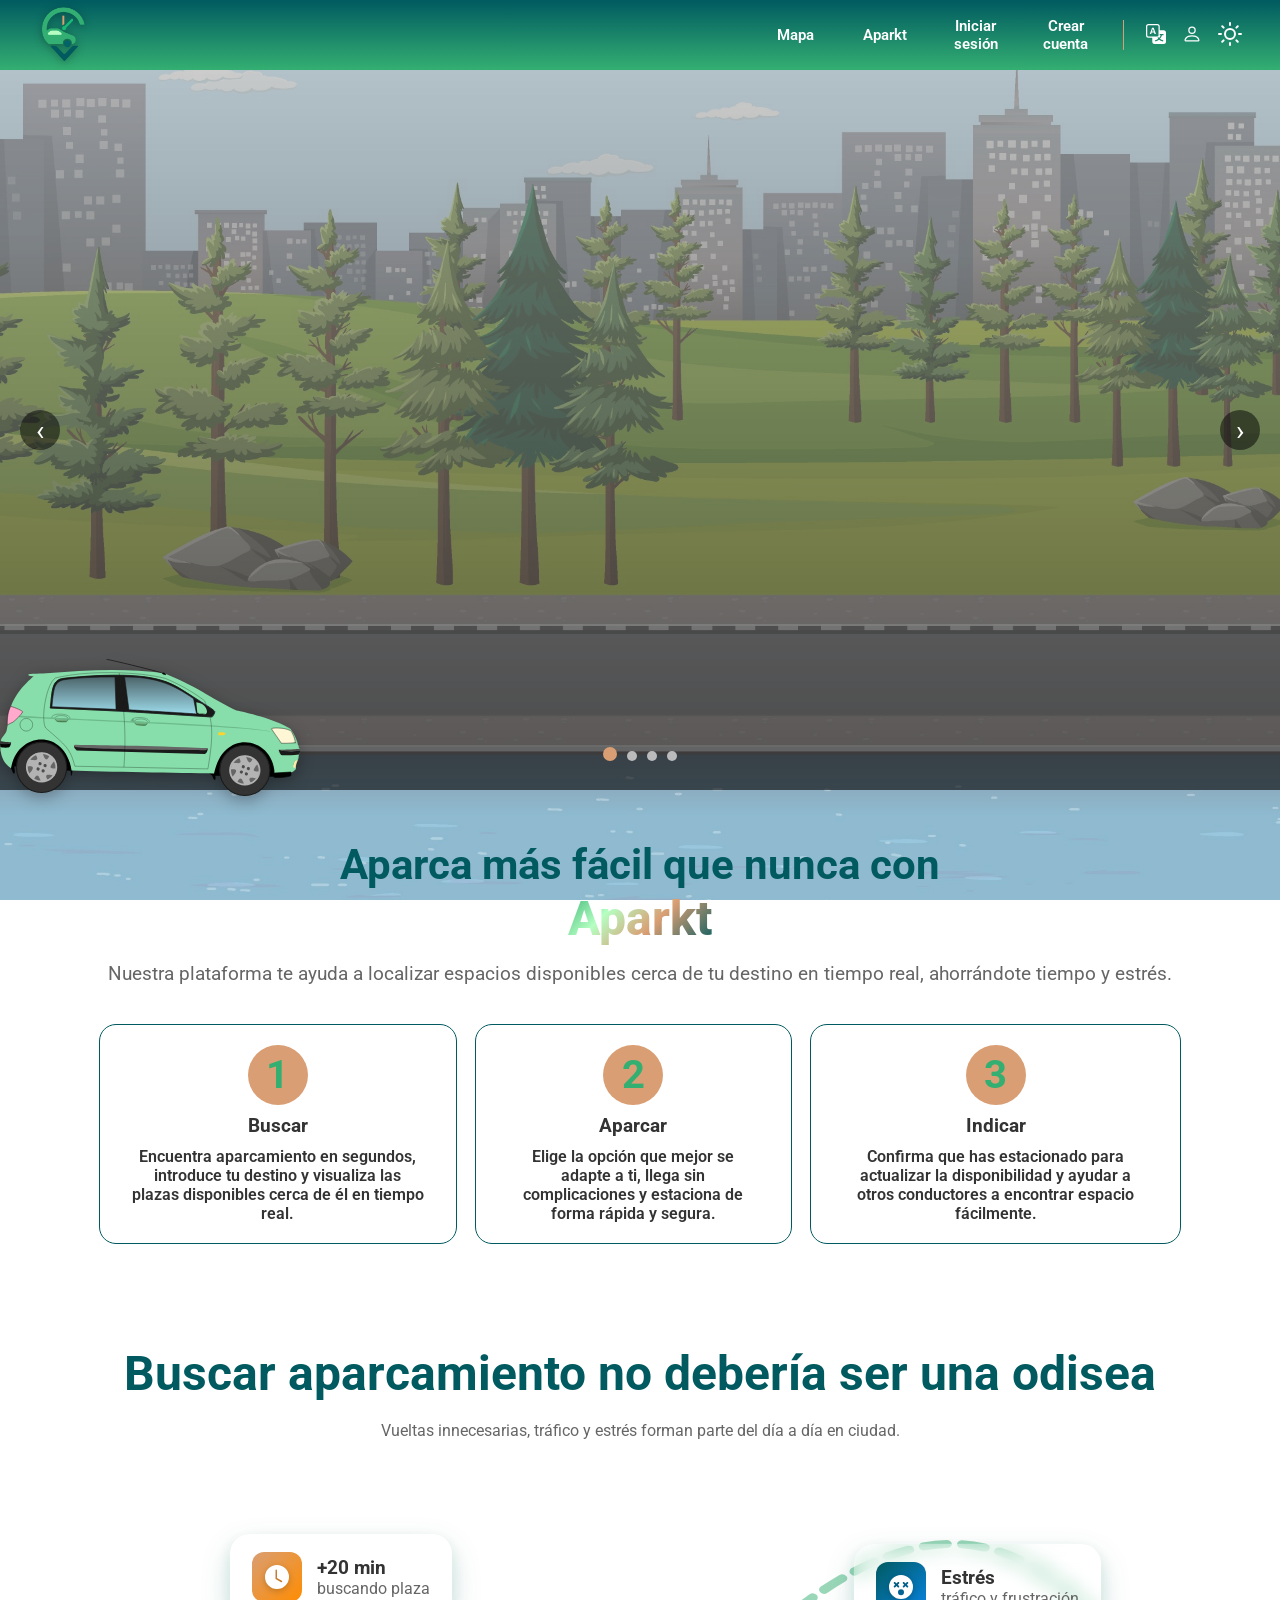
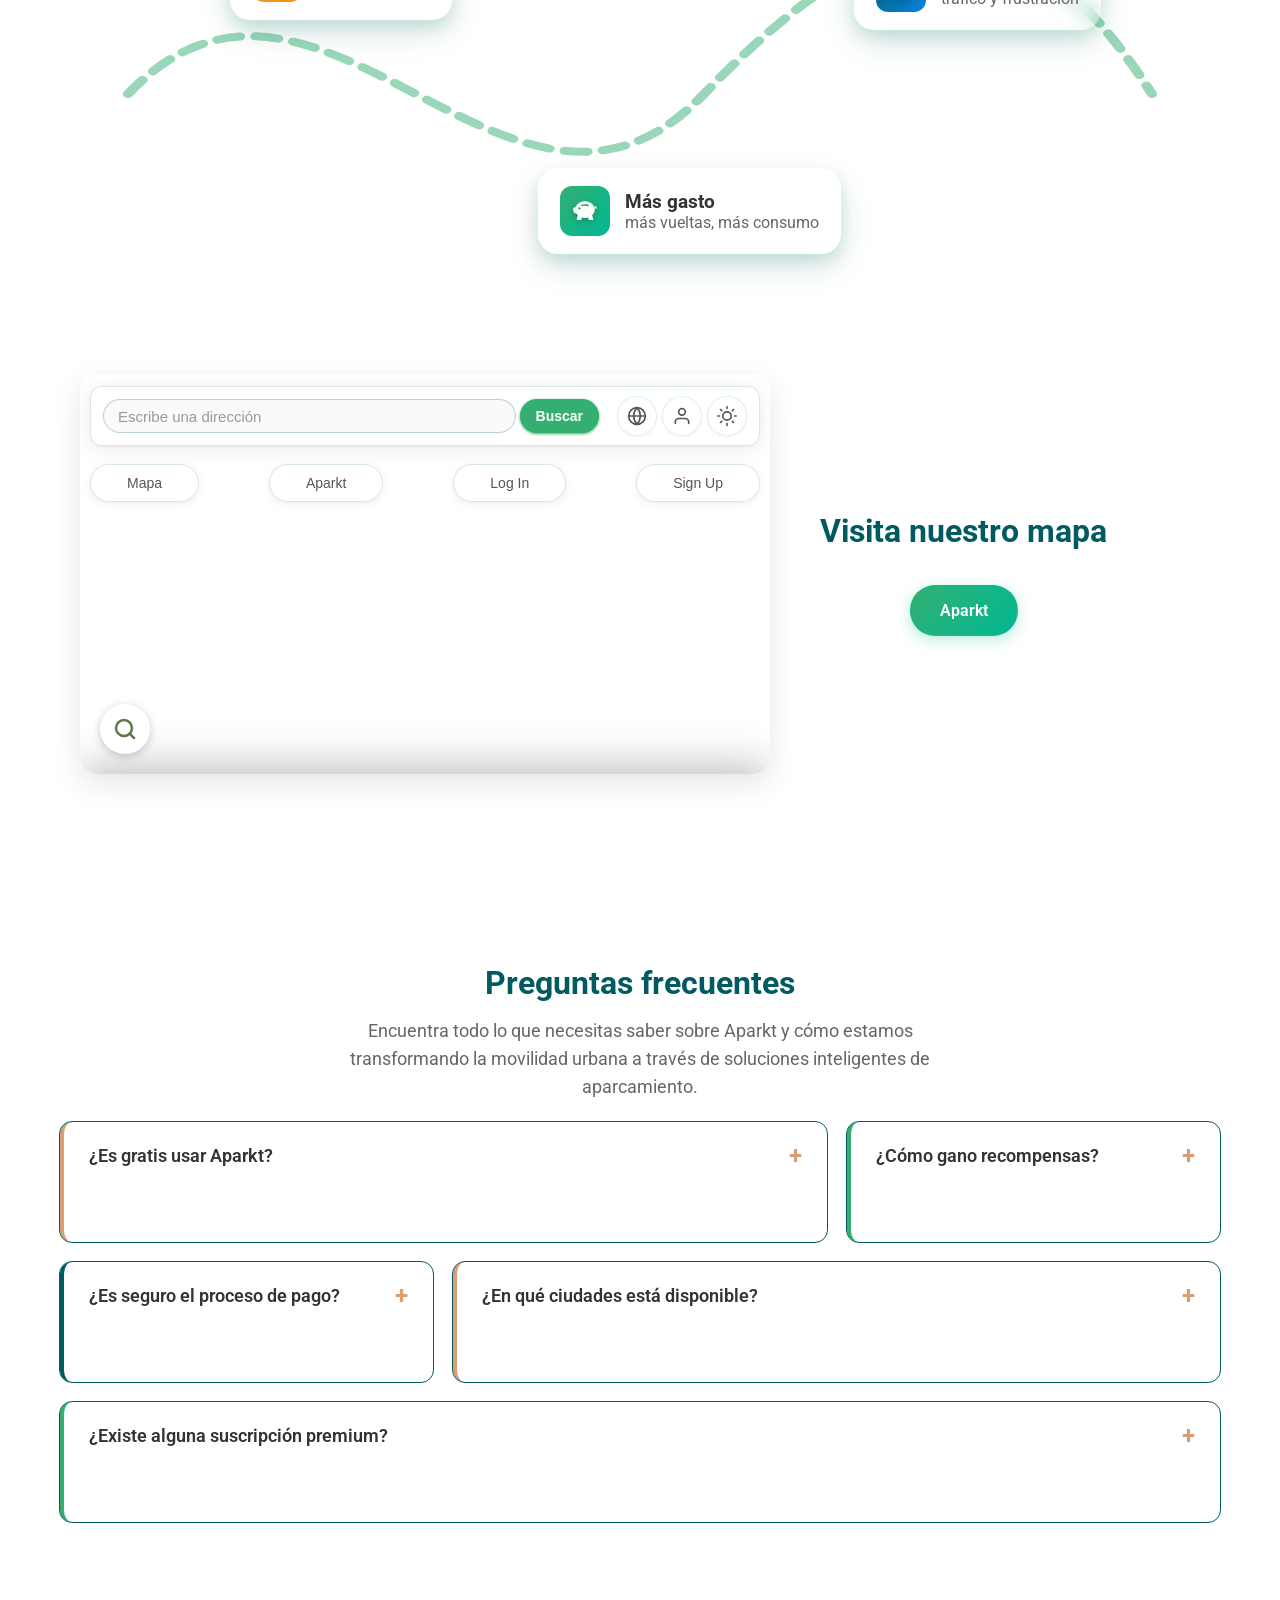
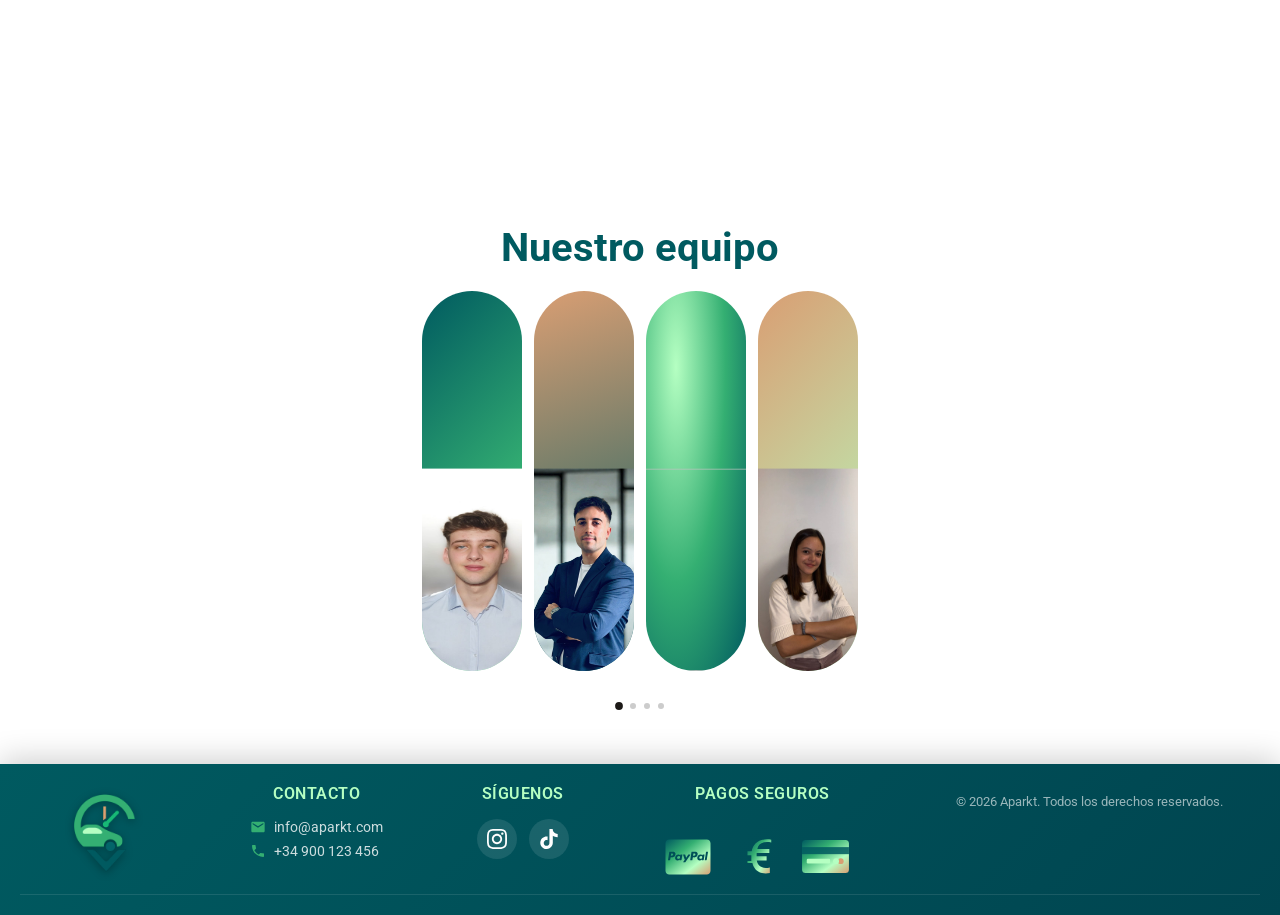
==== commit 8ec3c308: "arreglos de estilos varios" ====
--- a/app/views/aparkt/aparkt.html
+++ b/app/views/aparkt/aparkt.html
@@ -59,7 +59,7 @@
           />
         </div>
       </div>
-      <section class="seccion-principal contenedor">
+      <section id="aparkt-inicio" class="seccion-principal contenedor">
         <h1 class="titulo-principal" data-i18n="aparkt.heroH1">
           Aparca más fácil <br />
           que nunca con
@@ -100,7 +100,7 @@
       </section>
 
       <!--SECCIÓN PROBLEMA-->
-      <section class="seccion-problema contenedor">
+      <section id="aparkt-problema" class="seccion-problema contenedor">
         <div class="problema-header">
           <h2>Buscar aparcamiento no debería ser una odisea</h2>
           <p>
@@ -180,7 +180,7 @@
         </div>
       </section>
 
-      <section class="contenedor seccion-mapa">
+      <section id="aparkt-mapa" class="contenedor seccion-mapa">
         <iframe src="../index/index.html"></iframe>
         <div class="mapa-visitar">
           <h2>Visita nuestro mapa</h2>
@@ -192,7 +192,7 @@
         <div class="car-container">
           <img class="car" src="../assets/coche.svg" alt="Coche" />
         </div>
-        <section class="preguntasFrecuentes">
+        <section id="aparkt-preguntas" class="preguntasFrecuentes">
           <div>
             <h2>Preguntas frecuentes</h2>
             <p>
@@ -252,7 +252,7 @@
           </div>
         </section>
 
-        <section class="seccion-recompensas">
+        <section id="aparkt-recompensas" class="seccion-recompensas">
           <div class="recompensas-content">
             <div class="recompensas-header">
               <h2>Convierte tu buena acción en beneficios</h2>
@@ -345,7 +345,7 @@
         </section>
 
         <!--SECCIÓN HISTORIA-->
-        <section class="seccion-historia">
+        <section id="aparkt-historia" class="seccion-historia">
           <div class="historia-content">
             <div class="historia-header">
               <h2>Facilitando el aparcamiento en ciudades</h2>
@@ -486,7 +486,7 @@
       </section>
 
       <!--SECCIÓN EQUIPO-->
-      <section class="contenedor seccion-equipo">
+      <section id="aparkt-equipo" class="contenedor seccion-equipo">
         <div class="contenedor">
           <h2 class="titular">Nuestro equipo</h2>
           <div class="tarjetas">
--- a/app/views/estilosGlobales.css
+++ b/app/views/estilosGlobales.css
@@ -160,6 +160,8 @@
     align-items: center;
     flex: 1;
     padding-left: 60px;
+    height: 100%;
+    position: relative;
 
     ul {
       display: flex;
@@ -170,6 +172,8 @@
       position: relative;
       border-radius: 50px;
       width: 40%;
+      height: 100%;
+      overflow: hidden;
 
       li {
         position: relative;
@@ -203,6 +207,10 @@
         }
       }
 
+      .submenu-aparkt-mobile {
+        display: none;
+      }
+
       .span-delante {
         position: absolute;
         top: 50%;
@@ -255,28 +263,86 @@
         }
       }
 
-      .nav-circulo {
-        position: absolute;
-        top: 50%;
-        left: 0;
-        width: 70px;
-        height: 70px;
-        background: var(--color-naranja);
-        border-radius: 50%;
-        border: 6px solid white;
-        transform: translateY(calc(-50% + 17px)) scale(0);
-        transition: all 0.4s cubic-bezier(0.4, 0, 0.2, 1);
-        z-index: 2;
-        opacity: 0;
-      }
-
       &:hover {
         .span-delante,
-        .span-detras,
-        .nav-circulo {
+        .span-detras {
           opacity: 1;
         }
       }
+    }
+
+    > .nav-circulo {
+      position: absolute;
+      top: 50%;
+      left: 4.5px;
+      width: 60px;
+      height: 60px;
+      background: var(--color-naranja);
+      border-radius: 50%;
+      /* border: 6px solid white; */
+      transform: translateY(calc(-50% + 17px)) scale(0);
+      transition: all 0.4s cubic-bezier(0.4, 0, 0.2, 1);
+      z-index: 2;
+      opacity: 0;
+      pointer-events: none;
+    }
+
+    &:hover > .nav-circulo {
+      opacity: 1;
+    }
+
+    .submenu-aparkt {
+      position: absolute;
+      top: 100%;
+      left: var(--submenu-left, 50%);
+      display: grid;
+      gap: 4px;
+      min-width: 190px;
+      padding: 10px;
+      background: rgba(0, 90, 96, 0.96);
+      border: 1px solid rgba(181, 255, 194, 0.35);
+      border-radius: 14px;
+      box-shadow: 0 16px 34px rgba(0, 0, 0, 0.22);
+      opacity: 0;
+      visibility: hidden;
+      transform: translate(-50%, -8px);
+      transition:
+        opacity 0.2s ease 0.28s,
+        transform 0.2s ease 0.28s,
+        visibility 0s linear 0.48s;
+      z-index: 20;
+      pointer-events: auto;
+
+      a {
+        display: block;
+        padding: 10px 12px;
+        border-radius: 10px;
+        color: white;
+        font-size: 14px;
+        font-weight: 600;
+        text-decoration: none;
+        transition:
+          background-color 0.2s ease,
+          color 0.2s ease,
+          transform 0.2s ease;
+
+        &:hover,
+        &:focus-visible {
+          color: var(--color-azulOscuro);
+          background: var(--color-verdeAmarillo);
+          transform: translateX(3px);
+          outline: none;
+        }
+      }
+    }
+
+    &:has(.nav-item-aparkt:hover) .submenu-aparkt,
+    .submenu-aparkt:hover,
+    .submenu-aparkt:focus-within {
+      opacity: 1;
+      visibility: visible;
+      transform: translate(-50%, 0);
+      transition-delay: 0s;
     }
   }
 
@@ -422,11 +488,46 @@
             background: rgba(255, 255, 255, 0.1);
           }
         }
+
+        .submenu-aparkt-mobile {
+          display: grid;
+          gap: 0;
+          padding: 4px 0 8px 22px;
+          background: rgba(0, 0, 0, 0.12);
+          border-bottom: 1px solid rgba(255, 255, 255, 0.1);
+          text-align: left;
+
+          a {
+            display: block;
+            max-width: 100%;
+            padding: 10px 20px;
+            color: rgba(255, 255, 255, 0.84);
+            font-size: 14px;
+            text-align: left;
+            border-left: 2px solid rgba(181, 255, 194, 0.35);
+
+            &:hover,
+            &:focus-visible {
+              color: white;
+              background: rgba(255, 255, 255, 0.1);
+              outline: none;
+            }
+          }
+
+          &:hover {
+            transform: none;
+            background: rgba(0, 0, 0, 0.12);
+          }
+        }
       }
 
       .span-delante,
       .span-detras,
       .nav-circulo {
+        display: none;
+      }
+
+      .submenu-aparkt {
         display: none;
       }
     }
@@ -877,6 +978,53 @@
   flex-direction: column;
   gap: 15px;
   padding-top: 20px;
+}
+
+.perfil-resumen {
+  display: flex;
+  align-items: center;
+  gap: 12px;
+  margin: 12px 10px 4px;
+  padding: 12px;
+  border: 1px solid var(--border-color);
+  border-radius: 12px;
+  background: var(--bg-secondary);
+}
+
+.perfil-avatar {
+  display: grid;
+  place-items: center;
+  width: 42px;
+  height: 42px;
+  flex: 0 0 42px;
+  border-radius: 50%;
+  background: linear-gradient(135deg, var(--color-azulOscuro), var(--color-verde));
+
+  svg {
+    width: 22px;
+    height: 22px;
+    fill: white;
+  }
+}
+
+.perfil-identidad {
+  min-width: 0;
+  display: flex;
+  flex-direction: column;
+  gap: 3px;
+
+  strong {
+    color: var(--text-primary);
+    font-size: 15px;
+    line-height: 1.2;
+  }
+
+  span {
+    color: var(--text-muted);
+    font-size: 12px;
+    line-height: 1.25;
+    overflow-wrap: anywhere;
+  }
 }
 
 .opcion-btn {
@@ -1158,7 +1306,7 @@
     left: 0;
     right: 0;
     width: 100%;
-    height: 95vh;
+    height: 100vh;
     /*max-height: 85vh;
     */
     box-shadow: 0 -8px 40px rgba(0, 0, 0, 0.25);
@@ -1212,6 +1360,10 @@
     gap: 10px;
   }
 
+  .banner-lateral .perfil-resumen {
+    margin-inline: 0;
+  }
+
   .banner-lateral .opcion-btn {
     padding: 14px 16px;
     font-size: 15px;
@@ -1246,9 +1398,3 @@
     transition: none;
   }
 }
-
-@media (max-width: 480px) {
-  main {
-    margin-top: 60px;
-  }
-}
--- a/app/views/aparkt/aparkt.css
+++ b/app/views/aparkt/aparkt.css
@@ -460,6 +460,9 @@
     width: 300px;
     height: auto;
     transform: scaleX(-1);
+    transform-origin: 50% 80%;
+    backface-visibility: hidden;
+    will-change: transform;
     filter: drop-shadow(0 4px 8px rgba(0, 0, 0, 0.3));
   }
 
@@ -931,6 +934,7 @@
       position: relative;
       margin-bottom: 60px;
       padding: 0 20px;
+      --timeline-progress: 0;
 
       &::before {
         content: "";
@@ -947,6 +951,8 @@
           var(--color-azulOscuro)
         );
         border-radius: 2px;
+        transform: scaleX(var(--timeline-progress));
+        transform-origin: left center;
       }
 
       .timeline-item {
@@ -1561,9 +1567,10 @@
         &::before {
           top: 0;
           left: 16%;
-          transform: translateX(-50%);
           width: 3px;
           height: 100%;
+          transform: translateX(-50%) scaleY(var(--timeline-progress));
+          transform-origin: top center;
         }
 
         .timeline-item {
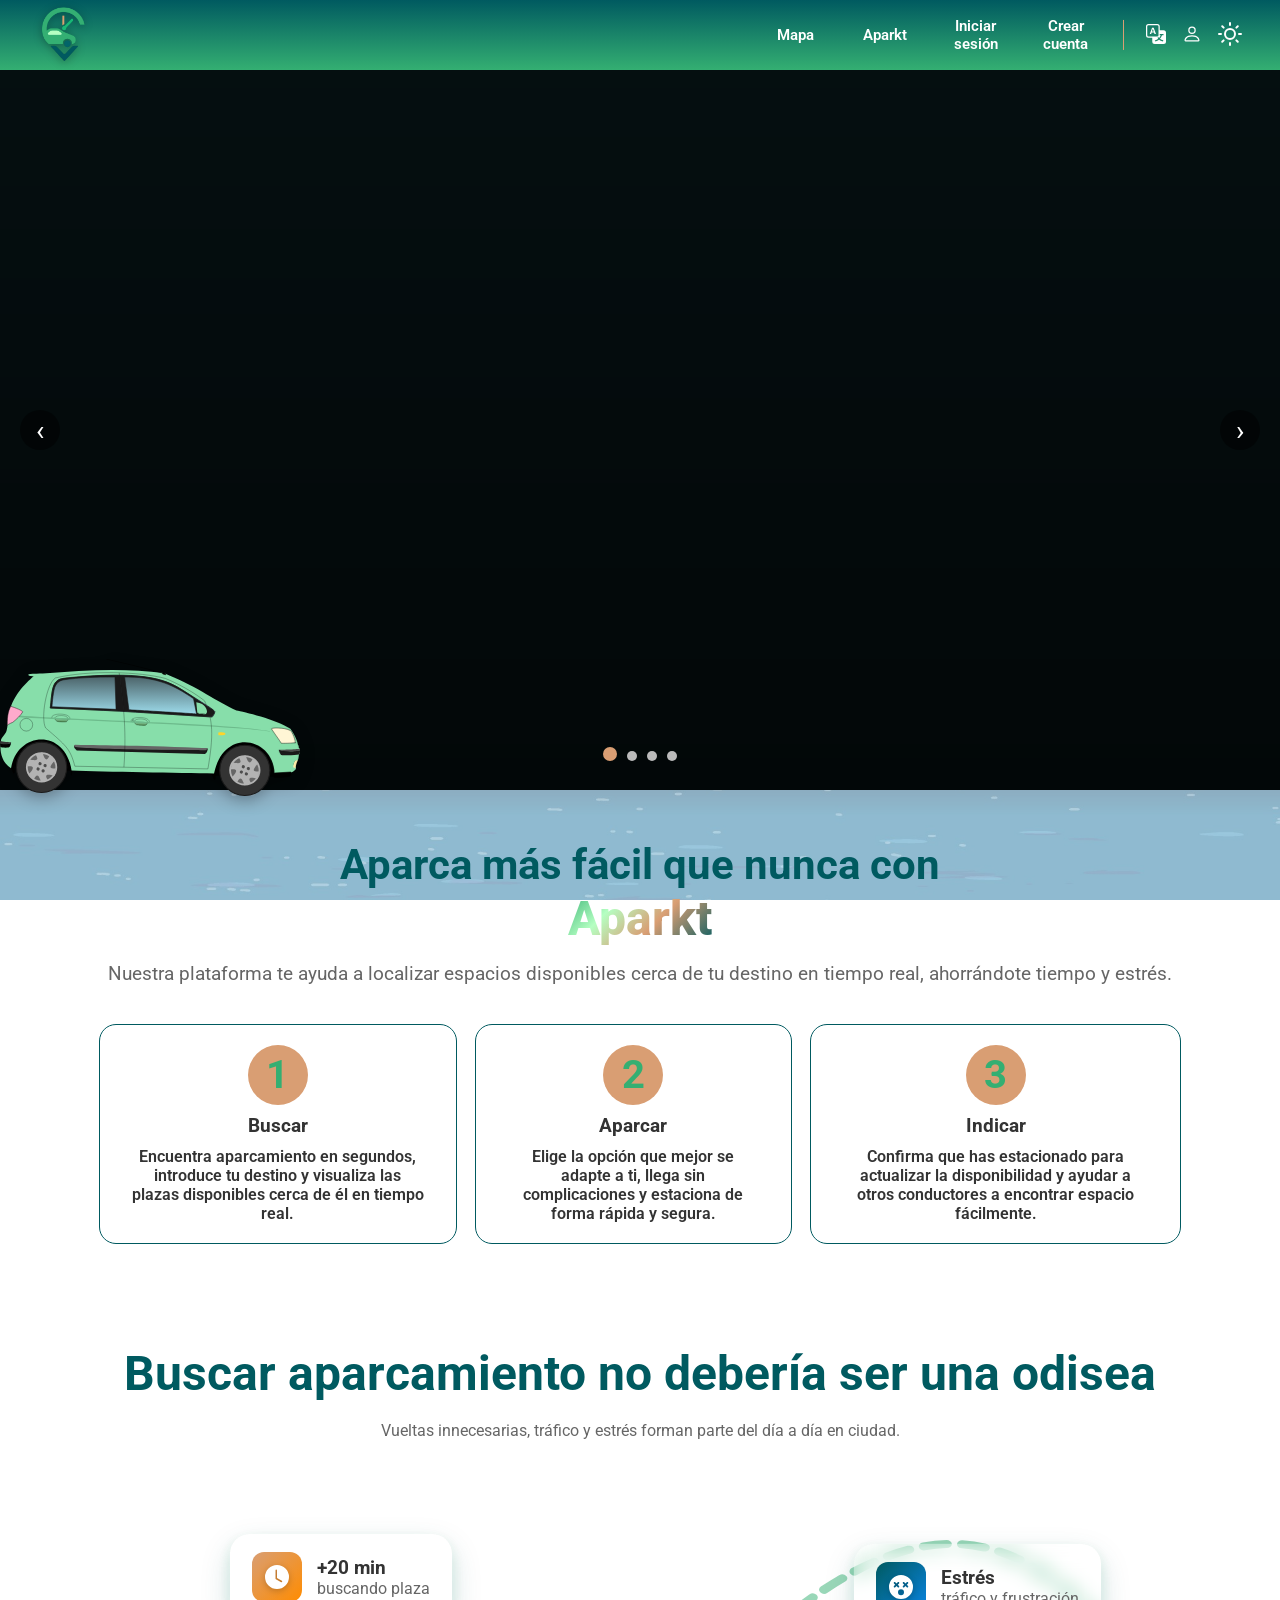
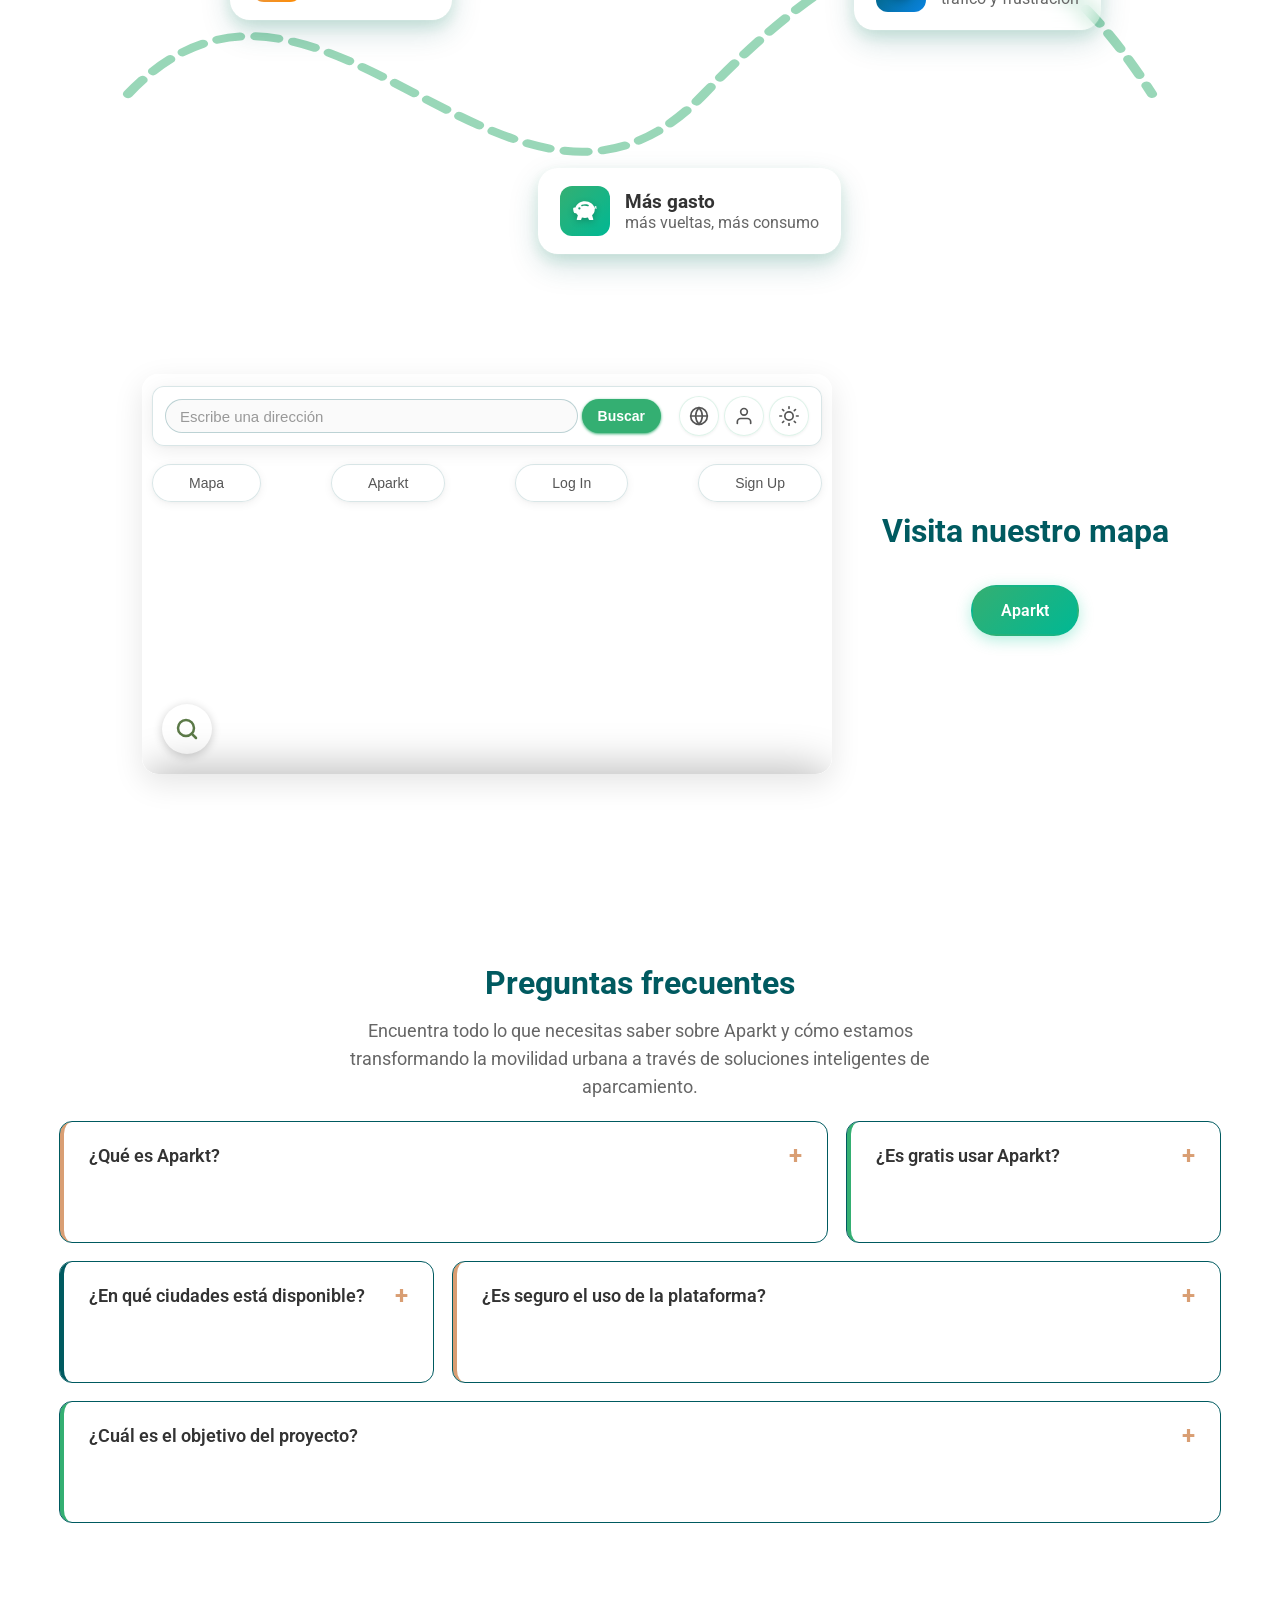
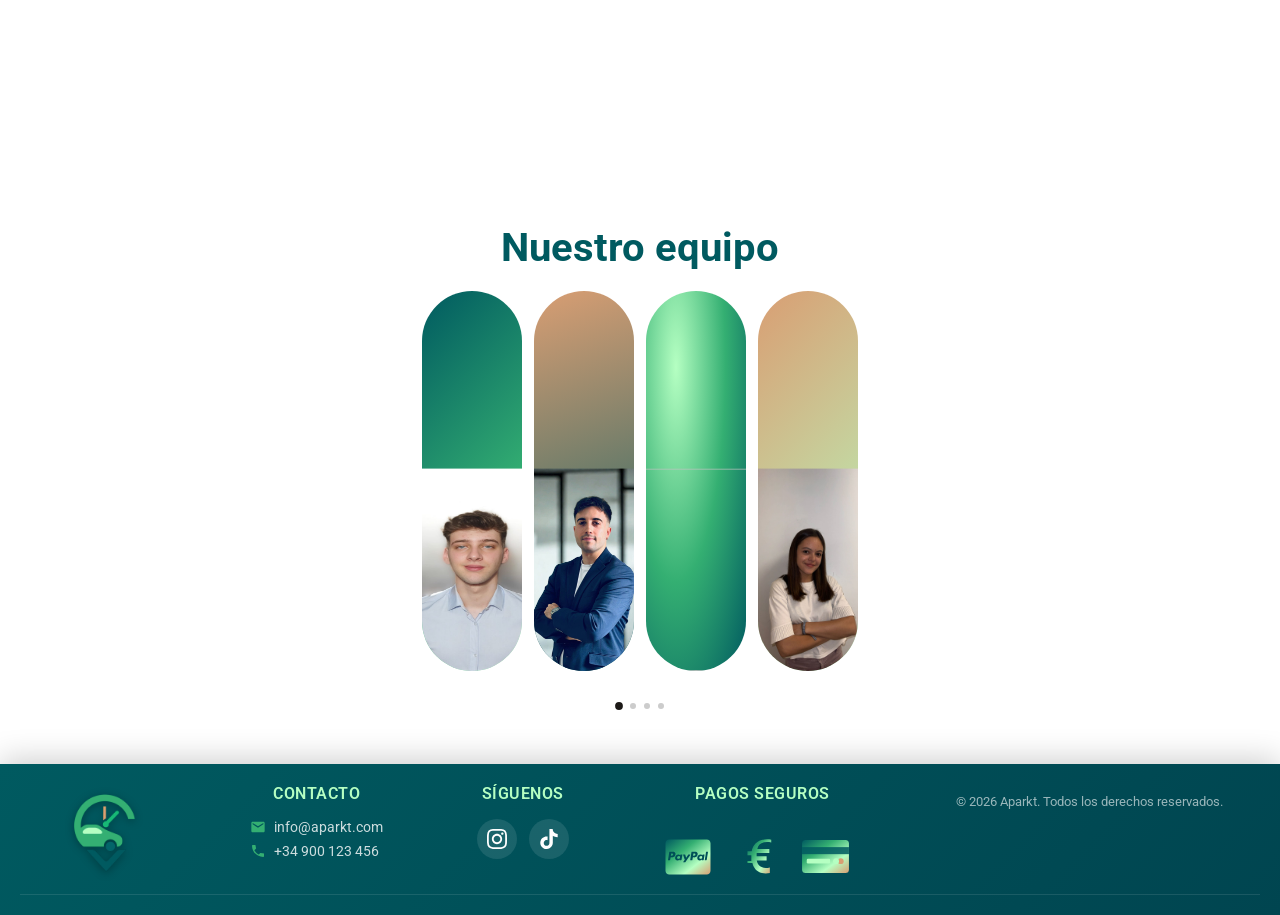
==== commit 63884ac5: "check list de arreglos" ====
--- a/app/views/aparkt/aparkt.html
+++ b/app/views/aparkt/aparkt.html
@@ -29,7 +29,7 @@
       <div class="owl-carousel">
         <div class="item">
           <video
-            src="../assets/video/Aparkt_corporate_video_202604241138.mp4"
+            src="../assets/video/videopromo.mp4"
             autoplay
             muted
             playsinline
@@ -204,49 +204,52 @@
 
           <div id="preguntas">
             <details>
+              <summary>¿Qué es Aparkt?</summary>
+              <p>
+                Aparkt es una plataforma desarrollada como Trabajo de Fin de
+                Grado (TFG) que busca facilitar la búsqueda de aparcamiento en
+                ciudad. La aplicación conecta a conductores con plazas
+                disponibles en tiempo real, ayudando a reducir el tiempo de
+                búsqueda, el tráfico y el estrés al aparcar.
+              </p>
+            </details>
+
+            <details>
               <summary>¿Es gratis usar Aparkt?</summary>
               <p>
-                Sí, descargar y navegar por la aplicación Aparkt es
-                completamente gratuito. Solo pagas por las reservas de
-                estacionamiento que realices y por los servicios premium
-                opcionales.
-              </p>
-            </details>
-
-            <details>
-              <summary>¿Cómo gano recompensas?</summary>
-              <p>
-                Ganas recompensas cada vez que utilizas nuestra red de
-                estacionamientos asociados o compartes tu plaza privada.
-              </p>
-            </details>
-
-            <details>
-              <summary>¿Es seguro el proceso de pago?</summary>
-              <p>
-                Utilizamos tecnología de cifrado segura y proveedores
-                certificados para proteger todas las transacciones.
+                La plataforma muestra plazas de aparcamiento disponibles y
+                permite al usuario localizarlas de forma rápida e intuitiva
+                mediante un mapa interactivo. El objetivo es optimizar el tiempo
+                de búsqueda y mejorar la movilidad urbana.
               </p>
             </details>
 
             <details>
               <summary>¿En qué ciudades está disponible?</summary>
               <p>
-                Actualmente Aparkt está disponible únicamente en Málaga, donde
-                estamos desarrollando y mejorando continuamente la plataforma.
-                Próximamente ampliaremos el servicio a nuevas ciudades.
+                Actualmente Aparkt está enfocado en Málaga como entorno
+                principal de desarrollo y pruebas del proyecto. La idea futura
+                es ampliar el sistema a otras ciudades para seguir mejorando la
+                experiencia de aparcamiento urbano.
               </p>
             </details>
 
             <details>
-              <summary>¿Existe alguna suscripción premium?</summary>
-              <p>
-                Sí, Aparkt cuenta con una suscripción premium para usuarios que
-                quieran una experiencia más completa. Con ella tendrás acceso a
-                funcionalidades extra como localizador del coche, eliminación de
-                publicidad, acceso a filtros avanzados, estadísticas
-                personalizadas sobre tus hábitos de aparcamiento y prioridad en
-                notificaciones y soporte.
+              <summary>¿Es seguro el uso de la plataforma?</summary>
+              <p>
+                Sí. Aparkt está desarrollado siguiendo buenas prácticas de
+                desarrollo web y diseño de interfaces, priorizando una
+                experiencia segura, clara y accesible para el usuario.
+              </p>
+            </details>
+
+            <details>
+              <summary>¿Cuál es el objetivo del proyecto?</summary>
+              <p>
+                El principal objetivo de Aparkt es ofrecer una solución
+                tecnológica al problema de encontrar aparcamiento en ciudad,
+                reduciendo desplazamientos innecesarios, contaminación y tiempo
+                perdido al volante.
               </p>
             </details>
           </div>
@@ -279,8 +282,8 @@
                   </svg>
                 </div>
                 <h3>Regístrate</h3>
-                <p>Crea tu cuenta gratis y recibe 50 puntos de bienvenida</p>
-                <span class="points">+50 pts</span>
+                <p>Crea tu cuenta gratis y recibe 150 puntos de bienvenida</p>
+                <span class="points">+150 pts</span>
               </div>
 
               <div class="recompensa-card colaboracion">
@@ -298,8 +301,8 @@
                   </svg>
                 </div>
                 <h3>Comparte plaza</h3>
-                <p>Publica tu plaza cuando no la uses y gana puntos</p>
-                <span class="points">+20 pts</span>
+                <p>Publica tu plaza cuando no la dejes libre y gana puntos</p>
+                <span class="points">+80 pts</span>
               </div>
 
               <div class="recompensa-card indica">
@@ -318,7 +321,7 @@
                 </div>
                 <h3>Indica tu plaza</h3>
                 <p>Confirma que has aparcado para actualizar disponibilidad</p>
-                <span class="points">+10 pts</span>
+                <span class="points">+60 pts</span>
               </div>
 
               <div class="recompensa-card canjea">
@@ -337,7 +340,7 @@
                   </svg>
                 </div>
                 <h3>Canjea</h3>
-                <p>Usa tus puntos en horas gratis, premium y más</p>
+                <p>Usa tus puntos en regalos gatris, premium y descuentos</p>
                 <span class="points">🎁 Premium</span>
               </div>
             </div>
@@ -516,7 +519,9 @@
               <img src="../assets/equipo/adri.jpg" alt="" class="persona" />
               <div class="etiqueta">
                 <div class="nombre">Adrian González Núñez</div>
-                <div class="rol">Responsable principal de Backend y productor de mapa de Aparkt</div>
+                <div class="rol">
+                  Responsable principal de Backend y productor de mapa de Aparkt
+                </div>
               </div>
             </div>
 
@@ -546,7 +551,9 @@
               <img src="../assets/equipo/noemi.jpeg" alt="" class="persona" />
               <div class="etiqueta">
                 <div class="nombre">Noemí Ruiz Toro</div>
-                <div class="rol">Responsable de Base de Datos y desarrolladora Frontend</div>
+                <div class="rol">
+                  Responsable de Base de Datos y desarrolladora Frontend
+                </div>
               </div>
             </div>
           </div>
--- a/app/views/estilosGlobales.css
+++ b/app/views/estilosGlobales.css
@@ -813,7 +813,7 @@
   }
 }
 
-/* RESPONSIVE FOOTER MODERNO */
+/* RESPONSIVE FOOTER */
 @media (max-width: 480px) {
   footer {
     padding: 20px 20px;
@@ -918,6 +918,15 @@
 }
 
 /* BANNER LATERAL USUARIO */
+perfil-usuario {
+  position: relative;
+  z-index: 30000;
+}
+
+.swal2-container {
+  z-index: 40000;
+}
+
 .banner-lateral {
   position: fixed;
   top: 70px;
@@ -930,19 +939,65 @@
   flex-direction: column;
   box-shadow: -8px 0 32px rgba(0, 0, 0, 0.15);
   backdrop-filter: blur(10px);
-  z-index: 100;
+  overflow-x: hidden;
+  z-index: 30000;
 }
 
 .banner-body {
   display: flex;
   flex-direction: column;
   justify-content: space-between;
-  height: 100%;
+  flex: 1;
+  min-height: 0;
+  overflow-x: hidden;
+  overflow-y: auto;
+  padding-bottom: 12px;
 }
 
 .banner-lateral.abierto {
   display: flex;
   animation: slideIn 0.3s cubic-bezier(0.4, 0, 0.2, 1);
+}
+
+.perfil-container {
+  position: relative;
+  display: flex;
+  flex-direction: column;
+  min-height: 0;
+  height: 100%;
+  overflow-x: hidden;
+}
+
+.banner-lateral,
+.banner-body,
+.perfil-container {
+  scrollbar-width: thin;
+  scrollbar-color: var(--color-azulOscuro) transparent;
+}
+
+.banner-lateral::-webkit-scrollbar,
+.banner-body::-webkit-scrollbar,
+.perfil-container::-webkit-scrollbar {
+  width: 6px;
+}
+
+.banner-lateral::-webkit-scrollbar-track,
+.banner-body::-webkit-scrollbar-track,
+.perfil-container::-webkit-scrollbar-track {
+  background: transparent;
+}
+
+.banner-lateral::-webkit-scrollbar-thumb,
+.banner-body::-webkit-scrollbar-thumb,
+.perfil-container::-webkit-scrollbar-thumb {
+  background-color: var(--color-azulOscuro);
+  border-radius: 999px;
+}
+
+.banner-lateral::-webkit-scrollbar-thumb:hover,
+.banner-body::-webkit-scrollbar-thumb:hover,
+.perfil-container::-webkit-scrollbar-thumb:hover {
+  background-color: #003f44;
 }
 
 @keyframes slideIn {
@@ -971,20 +1026,110 @@
   display: flex;
   flex-direction: column;
   gap: 12px;
+  min-width: 0;
 }
 
 .menu-opciones {
   display: flex;
   flex-direction: column;
   gap: 15px;
-  padding-top: 20px;
+  padding-top: 8px;
+  min-width: 0;
+}
+
+.perfil-titulo {
+  margin: 10px 15px;
+}
+
+.form-titulo {
+  margin: 0 0 16px;
+  color: var(--text-primary);
+  font-size: 16px;
+  font-weight: 600;
+  text-align: center;
+}
+
+.form-botones {
+  display: flex;
+  gap: 12px;
+}
+
+.btn-cancelar {
+  flex: 1;
+  padding: 9px 14px;
+  background: linear-gradient(135deg, var(--color-verde), #00b894);
+  border: 2px solid transparent;
+  border-radius: 18px;
+  color: white;
+  cursor: pointer;
+  font-size: 0.82rem;
+  font-weight: 600;
+  position: relative;
+  overflow: hidden;
+  box-shadow: 0 3px 10px rgba(0, 200, 150, 0.24);
+  transition: all 0.3s ease;
+}
+
+.btn-cancelar::before {
+  content: "";
+  position: absolute;
+  top: 0;
+  left: -100%;
+  width: 100%;
+  height: 100%;
+  background: linear-gradient(
+    90deg,
+    transparent,
+    rgba(255, 255, 255, 0.2),
+    transparent
+  );
+  transition: left 0.5s ease;
+}
+
+.btn-cancelar:hover {
+  background: linear-gradient(135deg, var(--color-naranja), #ff8c00);
+  transform: translateY(-1px);
+  box-shadow: 0 4px 14px rgba(255, 165, 0, 0.34);
+  border-color: rgba(255, 255, 255, 0.3);
+}
+
+.btn-cancelar:hover::before {
+  left: 100%;
+}
+
+.btn-cancelar:active {
+  transform: translateY(0);
+}
+
+.perfil-edit-btn {
+  padding: 10px 24px;
+  background: #1a1a1a;
+  color: white;
+  border: none;
+  border-radius: 20px;
+  font-size: 14px;
+  font-weight: 500;
+  cursor: pointer;
+  transition: all 0.2s ease;
+}
+
+.perfil-edit-btn:hover {
+  background: #333;
+  transform: translateY(-1px);
+}
+
+.perfil-divider {
+  height: 1px;
+  background: var(--divider-color);
+  margin: 20px 0;
 }
 
 .perfil-resumen {
   display: flex;
+  flex-direction: column;
   align-items: center;
-  gap: 12px;
-  margin: 12px 10px 4px;
+  gap: 10px;
+  margin: 0 10px 4px;
   padding: 12px;
   border: 1px solid var(--border-color);
   border-radius: 12px;
@@ -1011,7 +1156,9 @@
   min-width: 0;
   display: flex;
   flex-direction: column;
+  align-items: center;
   gap: 3px;
+  text-align: center;
 
   strong {
     color: var(--text-primary);
@@ -1028,6 +1175,9 @@
 }
 
 .opcion-btn {
+  display: flex;
+  align-items: center;
+  gap: 12px;
   padding: 10px 14px;
   border: 1px solid var(--border-opcion);
   background: var(--bg-opcion-btn);
@@ -1038,11 +1188,23 @@
   cursor: pointer;
   width: 100%;
   text-align: left;
-}
-
-.anadirVehiculo {
-  background: var(--color-verde);
-  color: white;
+  min-height: 42px;
+}
+
+.opcion-icon {
+  width: 20px;
+  height: 20px;
+  flex: 0 0 20px;
+  color: var(--text-secondary);
+}
+
+.opcion-label {
+  flex: 1;
+}
+
+.opcion-btn.danger .opcion-icon,
+.opcion-btn.danger .opcion-label {
+  color: currentColor;
 }
 
 .opcion-btn:hover {
@@ -1053,6 +1215,10 @@
   box-shadow: 0 4px 12px rgba(0, 90, 96, 0.25);
 }
 
+.opcion-btn:hover .opcion-icon {
+  color: currentColor;
+}
+
 .opcion-btn.danger {
   color: #c62828;
   border-color: rgba(198, 40, 40, 0.15);
@@ -1077,24 +1243,35 @@
   flex-direction: column;
   gap: 10px;
   margin-top: auto;
-  padding-top: 24px;
+  padding-top: 12px;
   border-top: 1px solid rgba(0, 0, 0, 0.1);
-  padding-bottom: 20px;
+  padding-bottom: 8px;
+  min-width: 0;
 }
 
 .cerrar-banner {
+  position: absolute;
+  top: 5px;
+  right: 5px;
   width: 36px;
   height: 36px;
+  min-width: 36px;
+  min-height: 36px;
+  padding: 0;
+  flex: 0 0 36px;
+  aspect-ratio: 1;
   border-radius: 50%;
-  /* background: rgba(255, 255, 255, 0.7); */
-  border: 1px solid rgba(0, 0, 0, 0.1);
+  background: var(--color-azulOscuro);
+  border: 1px solid rgba(0, 90, 96, 0.25);
+  color: white;
   cursor: pointer;
   display: flex;
   align-items: center;
   justify-content: center;
   transition: all 0.2s ease;
-  box-shadow: 0 2px 8px rgba(0, 0, 0, 0.1);
-  margin: 10px;
+  box-shadow: 0 4px 12px rgba(0, 90, 96, 0.25);
+  margin: 0;
+  z-index: 2;
 
   .banner-header {
     h2 {
@@ -1104,8 +1281,13 @@
 }
 
 .cerrar-banner:hover {
-  background: var(--color-azulOscuro);
+  background: #003f44;
   transform: scale(1.1);
+}
+
+.cerrar-banner svg,
+.cerrar-banner svg path {
+  fill: currentColor;
 }
 
 .cerrar-banner svg {
@@ -1119,10 +1301,12 @@
 .cerrar-banner svg {
   width: 16px;
   height: 16px;
+  flex: 0 0 16px;
 }
 
 .form-vehiculo,
-.form-email {
+.form-email,
+.form-password {
   display: flex;
   flex-direction: column;
   gap: 20px;
@@ -1136,6 +1320,44 @@
 .form-group {
   position: relative;
   width: 100%;
+}
+
+#formVehiculo,
+#formEmail,
+#formPassword {
+  gap: 10px;
+}
+
+#formVehiculo .form-group,
+#formEmail .form-group,
+#formPassword .form-group {
+  margin-bottom: 10px;
+}
+
+#formVehiculo .form-botones,
+#formEmail .form-botones,
+#formPassword .form-botones {
+  margin-top: 4px;
+}
+
+#formVehiculo [id^="error-"],
+#formEmail [id^="error-"],
+#formPassword [id^="error-"] {
+  min-height: 0;
+  margin-top: 4px;
+  color: #dc2626;
+  font-size: 0.78rem;
+  line-height: 1.25;
+}
+
+#formVehiculo .input-field input,
+#formVehiculo .input-field select,
+#formEmail .input-field input,
+#formEmail .input-field select,
+#formPassword .input-field input,
+#formPassword .input-field select {
+  min-height: 42px;
+  padding: 10px 36px 10px 15px;
 }
 
 /* Input field con label flotante - estructura: input/select ANTES de label */
@@ -1247,31 +1469,51 @@
   box-shadow: 0 0 0 3px rgba(0, 90, 96, 0.15);
 }
 
-.btn-guardar,
-.anadirVehiculo {
-  padding: 12px 20px;
-  font-size: 0.85rem;
+.btn-guardar {
+  padding: 9px 14px;
+  font-size: 0.82rem;
   font-family: inherit;
   font-weight: 600;
   color: white;
-  background: linear-gradient(135deg, var(--color-azulOscuro) 0%, #007a85 100%);
-  border: none;
-  border-radius: 12px;
+  background: linear-gradient(135deg, var(--color-verde), #00b894);
+  border: 2px solid transparent;
+  border-radius: 18px;
   cursor: pointer;
-  transition: all 0.25s cubic-bezier(0.4, 0, 0.2, 1);
-  box-shadow: 0 4px 15px rgba(0, 90, 96, 0.3);
-}
-
-.btn-guardar:hover,
-.anadirVehiculo:hover {
-  transform: translateY(-2px);
-  box-shadow: 0 6px 20px rgba(0, 90, 96, 0.4);
-}
-
-.btn-guardar:active,
-.anadirVehiculo:active {
+  position: relative;
+  overflow: hidden;
+  transition: all 0.3s ease;
+  box-shadow: 0 3px 10px rgba(0, 200, 150, 0.24);
+}
+
+.btn-guardar::before {
+  content: "";
+  position: absolute;
+  top: 0;
+  left: -100%;
+  width: 100%;
+  height: 100%;
+  background: linear-gradient(
+    90deg,
+    transparent,
+    rgba(255, 255, 255, 0.2),
+    transparent
+  );
+  transition: left 0.5s ease;
+}
+
+.btn-guardar:hover {
+  background: linear-gradient(135deg, var(--color-naranja), #ff8c00);
+  transform: translateY(-1px);
+  box-shadow: 0 4px 14px rgba(255, 165, 0, 0.34);
+  border-color: rgba(255, 255, 255, 0.3);
+}
+
+.btn-guardar:hover::before {
+  left: 100%;
+}
+
+.btn-guardar:active {
   transform: translateY(0);
-  box-shadow: 0 2px 8px rgba(0, 90, 96, 0.3);
 }
 
 .error-mensaje {
@@ -1295,7 +1537,7 @@
 }
 
 #bannerUsuario {
-  z-index: 100;
+  z-index: 30000;
 }
 
 @media (max-width: 768px) {
@@ -1312,8 +1554,9 @@
     box-shadow: 0 -8px 40px rgba(0, 0, 0, 0.25);
     padding: 24px 20px;
     background: var(--bg-primary);
-    z-index: 2000;
+    z-index: 30000;
     touch-action: none;
+    overflow-x: hidden;
     overflow-y: auto;
     display: flex;
     flex-direction: column;
@@ -1329,7 +1572,10 @@
   .banner-body {
     display: flex;
     flex-direction: column;
-    height: 100%;
+    flex: 1;
+    min-height: 0;
+    overflow-x: hidden;
+    overflow-y: auto;
   }
 
   .banner-lateral .cerrar-banner {
@@ -1398,3 +1644,253 @@
     transition: none;
   }
 }
+
+@media (max-width: 768px) {
+  .banner-lateral {
+    top: auto;
+    bottom: 0;
+    left: 0;
+    right: 0;
+    width: 100%;
+    height: 85vh;
+    padding: 24px 20px 0;
+    background: var(--bg-banner);
+    z-index: 30000;
+    touch-action: none;
+    display: flex;
+    flex-direction: column;
+    transform: translateY(100%);
+    transition: transform 0.35s cubic-bezier(0.25, 0.1, 0.25, 1);
+    border-radius: 24px 24px 0 0;
+    box-shadow: 0 -8px 40px rgba(0, 0, 0, 0.25);
+    overflow-x: hidden;
+    overflow-y: hidden;
+  }
+
+  .banner-lateral.abierto {
+    transform: translateY(0);
+  }
+
+  .banner-lateral.dragging {
+    transition: none;
+  }
+
+  .banner-lateral::before {
+    background: #ccc;
+  }
+
+  .banner-lateral .cerrar-banner {
+    position: absolute;
+    top: 18px;
+    left: 20px;
+    right: auto;
+    width: 36px;
+    height: 36px;
+    margin: 0;
+    border: none;
+    border-radius: 50%;
+    background: #f0f0f0;
+    box-shadow: none;
+  }
+
+  .banner-lateral .cerrar-banner:hover {
+    background: #e0e0e0;
+    transform: none;
+  }
+
+  .banner-lateral .cerrar-banner svg,
+  .banner-lateral .cerrar-banner svg path {
+    fill: #333;
+    color: #333;
+  }
+
+  .banner-lateral .banner-header {
+    position: relative;
+    margin-bottom: 20px;
+    padding-top: 16px;
+    text-align: center;
+  }
+
+  .banner-lateral .banner-header h2 {
+    margin: 0 0 18px;
+    color: #1a1a1a;
+    font-size: 18px;
+    font-weight: 600;
+  }
+
+  .banner-lateral .banner-body {
+    flex: 1;
+    min-height: 0;
+    height: auto;
+    padding: 0 0 32px;
+    overflow-x: hidden;
+    overflow-y: auto;
+  }
+
+  .banner-lateral .perfil-container {
+    height: 100%;
+    padding: 0;
+    overflow: hidden;
+  }
+
+  .banner-lateral .perfil-resumen {
+    flex-direction: column;
+    align-items: center;
+    gap: 10px;
+    margin: 0;
+    padding: 14px 0 20px;
+    border: none;
+    border-radius: 0;
+    background: transparent;
+  }
+
+  .banner-lateral .perfil-avatar {
+    width: 90px;
+    height: 90px;
+    flex-basis: 90px;
+    margin-bottom: 6px;
+    box-shadow: 0 4px 20px rgba(0, 90, 96, 0.2);
+  }
+
+  .banner-lateral .perfil-avatar svg {
+    width: 42px;
+    height: 42px;
+    fill: white;
+  }
+
+  .banner-lateral .perfil-identidad {
+    align-items: center;
+    text-align: center;
+  }
+
+  .banner-lateral .perfil-identidad strong {
+    color: #1a1a1a;
+    font-size: 20px;
+    font-weight: 600;
+  }
+
+  .banner-lateral .perfil-identidad span {
+    color: #888;
+    font-size: 14px;
+  }
+
+  .banner-lateral .menu-superior {
+    gap: 16px;
+  }
+
+  .banner-lateral .menu-opciones {
+    gap: 4px;
+    padding-top: 0;
+  }
+
+  .banner-lateral .opcion-btn {
+    display: flex;
+    align-items: center;
+    gap: 14px;
+    width: 100%;
+    padding: 14px 16px;
+    border: none;
+    border-radius: 12px;
+    background: white;
+    color: #1a1a1a;
+    font-size: 15px;
+    text-align: left;
+    box-shadow: none;
+  }
+
+  .banner-lateral .opcion-btn:hover {
+    background: #f5f5f5;
+    color: #1a1a1a;
+    border-color: transparent;
+    transform: none;
+    box-shadow: none;
+  }
+
+  .banner-lateral .menu-inferior {
+    margin-top: 20px;
+    padding-top: 20px;
+    padding-bottom: 24px;
+    border-top: 1px solid #e5e5e5;
+  }
+
+  .banner-lateral .opcion-btn.danger {
+    background: #fef2f2;
+    color: #dc2626;
+    border-color: transparent;
+  }
+
+  .banner-lateral .opcion-btn.danger:hover {
+    background: #fee2e2;
+    color: #dc2626;
+    transform: none;
+    box-shadow: none;
+  }
+
+  .banner-lateral .form-vehiculo,
+  .banner-lateral .form-email,
+  .banner-lateral .form-password {
+    margin-top: 10px;
+    padding: 16px;
+    border: none;
+    border-radius: 16px;
+    background: white;
+    box-shadow: 0 2px 10px rgba(0, 0, 0, 0.05);
+  }
+
+  .banner-lateral #formVehiculo,
+  .banner-lateral #formEmail,
+  .banner-lateral #formPassword {
+    padding: 16px;
+  }
+
+  .banner-lateral #formVehiculo .form-group,
+  .banner-lateral #formEmail .form-group,
+  .banner-lateral #formPassword .form-group {
+    margin-bottom: 10px;
+  }
+
+  .banner-lateral #formVehiculo .input-field input,
+  .banner-lateral #formVehiculo .input-field select,
+  .banner-lateral #formEmail .input-field input,
+  .banner-lateral #formEmail .input-field select,
+  .banner-lateral #formPassword .input-field input,
+  .banner-lateral #formPassword .input-field select {
+    min-height: 42px;
+    border-color: #d8d8d8;
+    border-radius: 12px;
+    background-color: #fbfbfb;
+  }
+
+  .banner-lateral #formVehiculo .input-field input:focus,
+  .banner-lateral #formVehiculo .input-field select:focus,
+  .banner-lateral #formEmail .input-field input:focus,
+  .banner-lateral #formEmail .input-field select:focus,
+  .banner-lateral #formPassword .input-field input:focus,
+  .banner-lateral #formPassword .input-field select:focus {
+    background-color: white;
+  }
+
+  .banner-lateral .form-botones {
+    gap: 10px;
+    margin-top: 8px;
+  }
+
+  .banner-lateral .btn-guardar {
+    padding: 9px 14px;
+    border: 2px solid transparent;
+    border-radius: 18px;
+    background: linear-gradient(135deg, var(--color-verde), #00b894);
+    color: white;
+    font-size: 0.82rem;
+    font-weight: 600;
+    box-shadow: 0 3px 10px rgba(0, 200, 150, 0.24);
+    transition: all 0.3s ease;
+  }
+
+  .banner-lateral .btn-guardar:hover {
+    background: linear-gradient(135deg, var(--color-naranja), #ff8c00);
+    transform: translateY(-1px);
+    box-shadow: 0 4px 14px rgba(255, 165, 0, 0.34);
+    border-color: rgba(255, 255, 255, 0.3);
+  }
+}
--- a/app/views/aparkt/aparkt.css
+++ b/app/views/aparkt/aparkt.css
@@ -1,3 +1,11 @@
+html {
+  scroll-padding-top: 50px;
+}
+
+#aparkt section[id] {
+  scroll-margin-top: 50px;
+}
+
 #aparkt {
   padding-top: 0;
   padding-inline: 0;
@@ -27,13 +35,25 @@
   .owl-carousel {
     position: relative;
     width: 100%;
-    height: 80vh;
+    aspect-ratio: 16 / 9;
+    height: auto;
+    max-height: calc(100vh - 70px);
+    background: #071315;
     overflow: hidden;
+
+    .owl-stage-outer,
+    .owl-stage,
+    .owl-item {
+      height: 100%;
+    }
 
     .item {
       position: relative;
       width: 100%;
-      height: 80vh;
+      height: 100%;
+      display: flex;
+      align-items: center;
+      justify-content: center;
 
       &::after {
         content: "";
@@ -50,7 +70,9 @@
       video {
         width: 100%;
         height: 100%;
-        object-fit: cover;
+        display: block;
+        object-fit: contain;
+        object-position: center;
       }
     }
 
@@ -339,6 +361,7 @@
 
 .seccion-mapa {
   display: flex;
+  justify-content: center;
   gap: 50px;
   padding-inline: 80px 50px;
   padding-top: 30px;
@@ -816,7 +839,7 @@
 
       .indica .points {
         background: rgba(9, 132, 227, 0.2);
-        color: #0984e3;
+        color: #073961;
       }
 
       .canjea .card-icon {
@@ -1240,6 +1263,7 @@
       text-transform: uppercase;
       color: rgba(255, 255, 255, 0.78);
       margin-top: 4px;
+      transition: transform 0.75s cubic-bezier(0.4, 0, 0.2, 1);
     }
   }
 
@@ -1304,9 +1328,55 @@
   }
 }
 
+@media (min-width: 769px) {
+  .seccion-equipo {
+    .tarjeta.activa:hover,
+    .tarjeta.activa:focus-within {
+      .rol {
+        transform: translateY(-260px);
+      }
+    }
+  }
+}
+
 @media (max-width: 768px) {
+  html {
+    scroll-padding-top: 75px;
+  }
+
+  #aparkt section[id] {
+    scroll-margin-top: 75px;
+  }
+
   #aparkt {
     padding-inline: 0 !important;
+
+    .owl-carousel {
+      aspect-ratio: auto;
+      height: 64vh;
+      height: 64svh;
+      min-height: 300px;
+      max-height: 560px;
+
+      .item {
+        height: 100%;
+      }
+
+      .item::after {
+        background: linear-gradient(
+          to bottom,
+          rgba(0, 0, 0, 0.12),
+          rgba(0, 0, 0, 0.42)
+        );
+      }
+
+      img,
+      video {
+        max-width: 100%;
+        max-height: 100%;
+        object-fit: contain;
+      }
+    }
   }
 
   .car-container {
@@ -1333,6 +1403,15 @@
 @media (max-width: 480px) {
   main {
     margin-top: 60px !important;
+  }
+
+  #aparkt {
+    .owl-carousel {
+      height: 58vh;
+      height: 58svh;
+      min-height: 260px;
+      max-height: 430px;
+    }
   }
 
   .contenedor-tarjetas {
@@ -1501,7 +1580,7 @@
     flex-direction: column;
     justify-content: center;
     align-items: center;
-    gap: 10px;
+    gap: 20px !important;
     padding-block: 10px;
     padding-inline: 0;
 
@@ -1517,6 +1596,8 @@
   }
 
   .horizontal {
+    padding-top: 10px !important;
+
     > section {
       padding: 20px;
     }
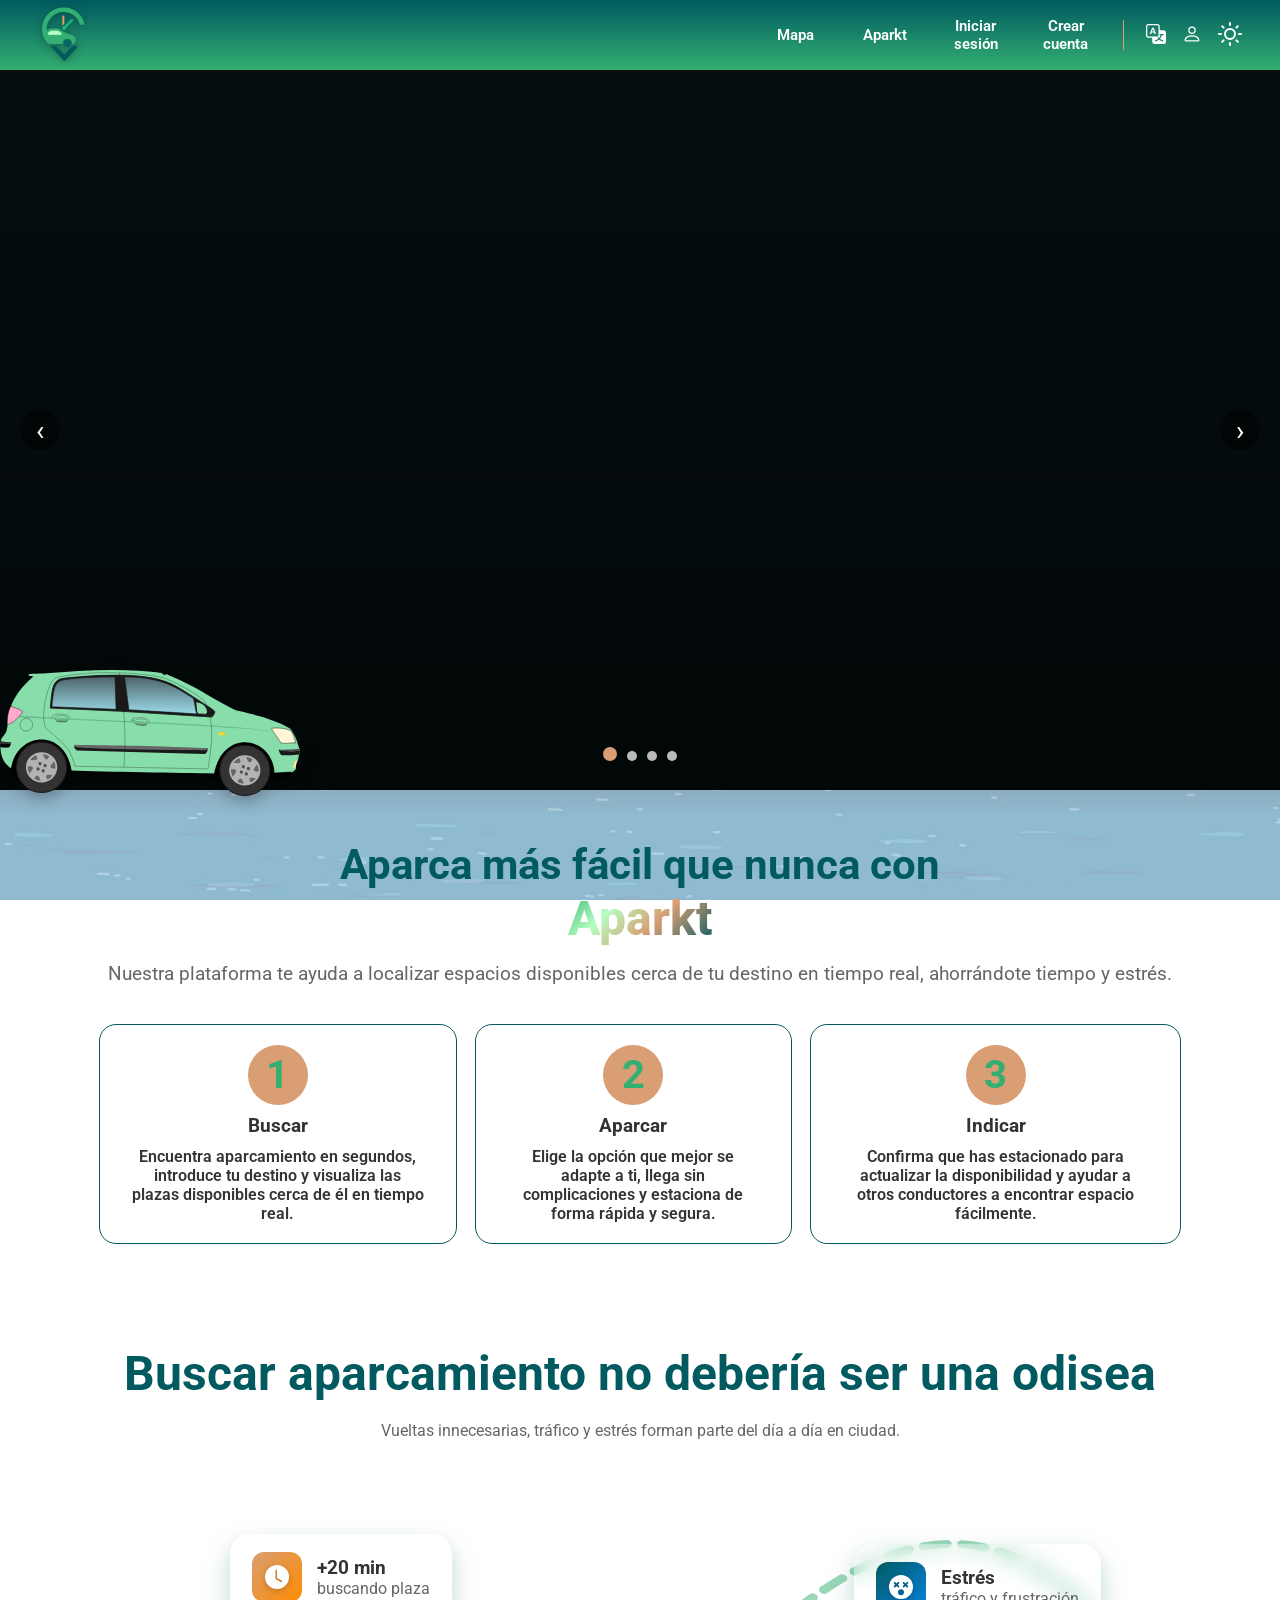
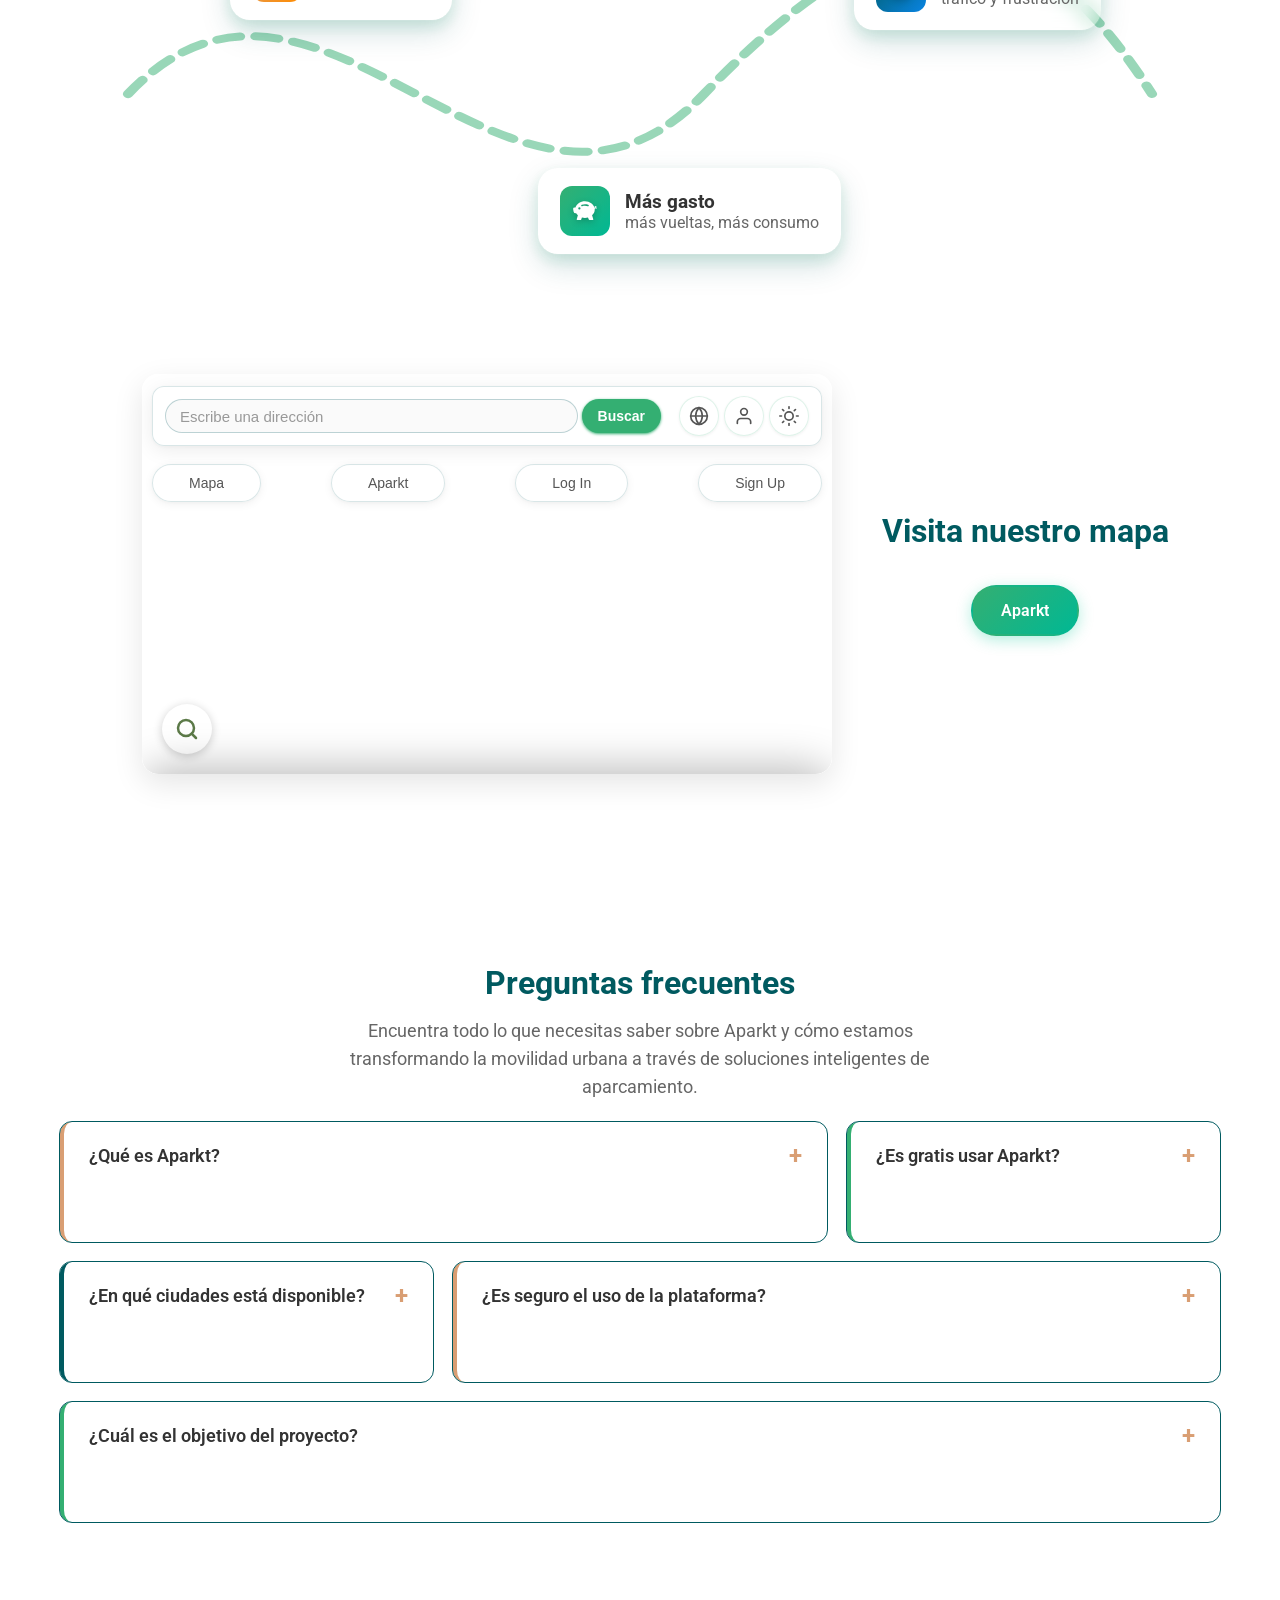
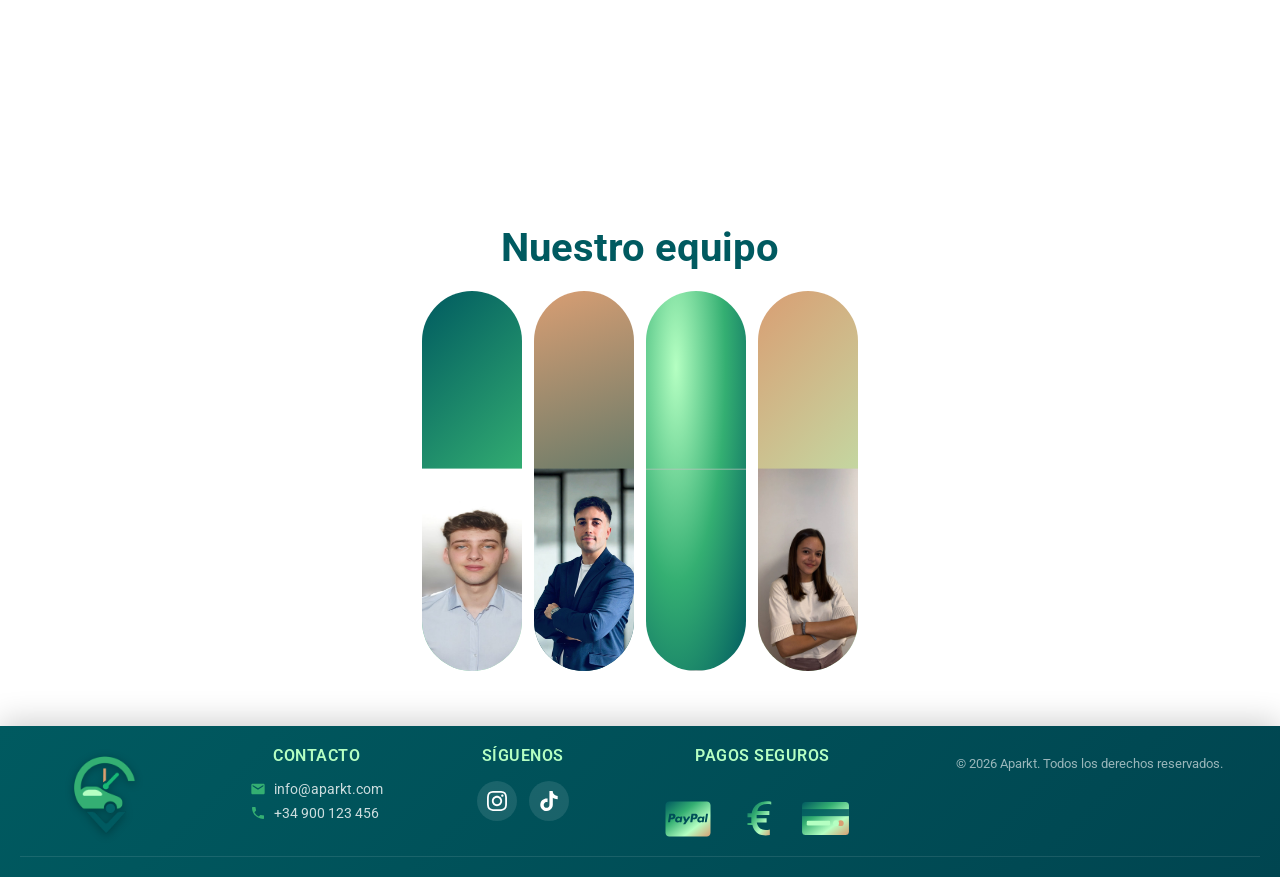
==== commit b76df3a6: "seguimos con mas cambios" ====
--- a/app/views/aparkt/aparkt.html
+++ b/app/views/aparkt/aparkt.html
@@ -557,13 +557,6 @@
               </div>
             </div>
           </div>
-
-          <div class="puntos">
-            <div class="punto activo" data-indice="0"></div>
-            <div class="punto" data-indice="1"></div>
-            <div class="punto" data-indice="2"></div>
-            <div class="punto" data-indice="3"></div>
-          </div>
         </div>
       </section>
     </main>
--- a/app/views/estilosGlobales.css
+++ b/app/views/estilosGlobales.css
@@ -1548,7 +1548,7 @@
     left: 0;
     right: 0;
     width: 100%;
-    height: 100vh;
+    height: 95vh;
     /*max-height: 85vh;
     */
     box-shadow: 0 -8px 40px rgba(0, 0, 0, 0.25);
@@ -1894,3 +1894,9 @@
     border-color: rgba(255, 255, 255, 0.3);
   }
 }
+
+@media (max-width: 480px) {
+  main {
+    margin-top: 60px;
+  }
+}
--- a/app/views/aparkt/aparkt.css
+++ b/app/views/aparkt/aparkt.css
@@ -1296,29 +1296,6 @@
     }
   }
 
-  .puntos {
-    display: flex;
-    justify-content: center;
-    gap: 8px;
-    margin-top: 2rem;
-  }
-
-  .punto {
-    width: 6px;
-    height: 6px;
-    border-radius: 50%;
-    background: #ccc;
-    transition:
-      background 0.3s,
-      transform 0.3s;
-    cursor: pointer;
-
-    &.activo {
-      background: #1c1917;
-      transform: scale(1.3);
-    }
-  }
-
   .pie {
     margin-top: 2.4rem;
     font-size: 11px;
@@ -1756,10 +1733,6 @@
       transition: opacity 0.2s ease;
       pointer-events: none;
     }
-
-    .puntos {
-      display: none;
-    }
   }
 }
 
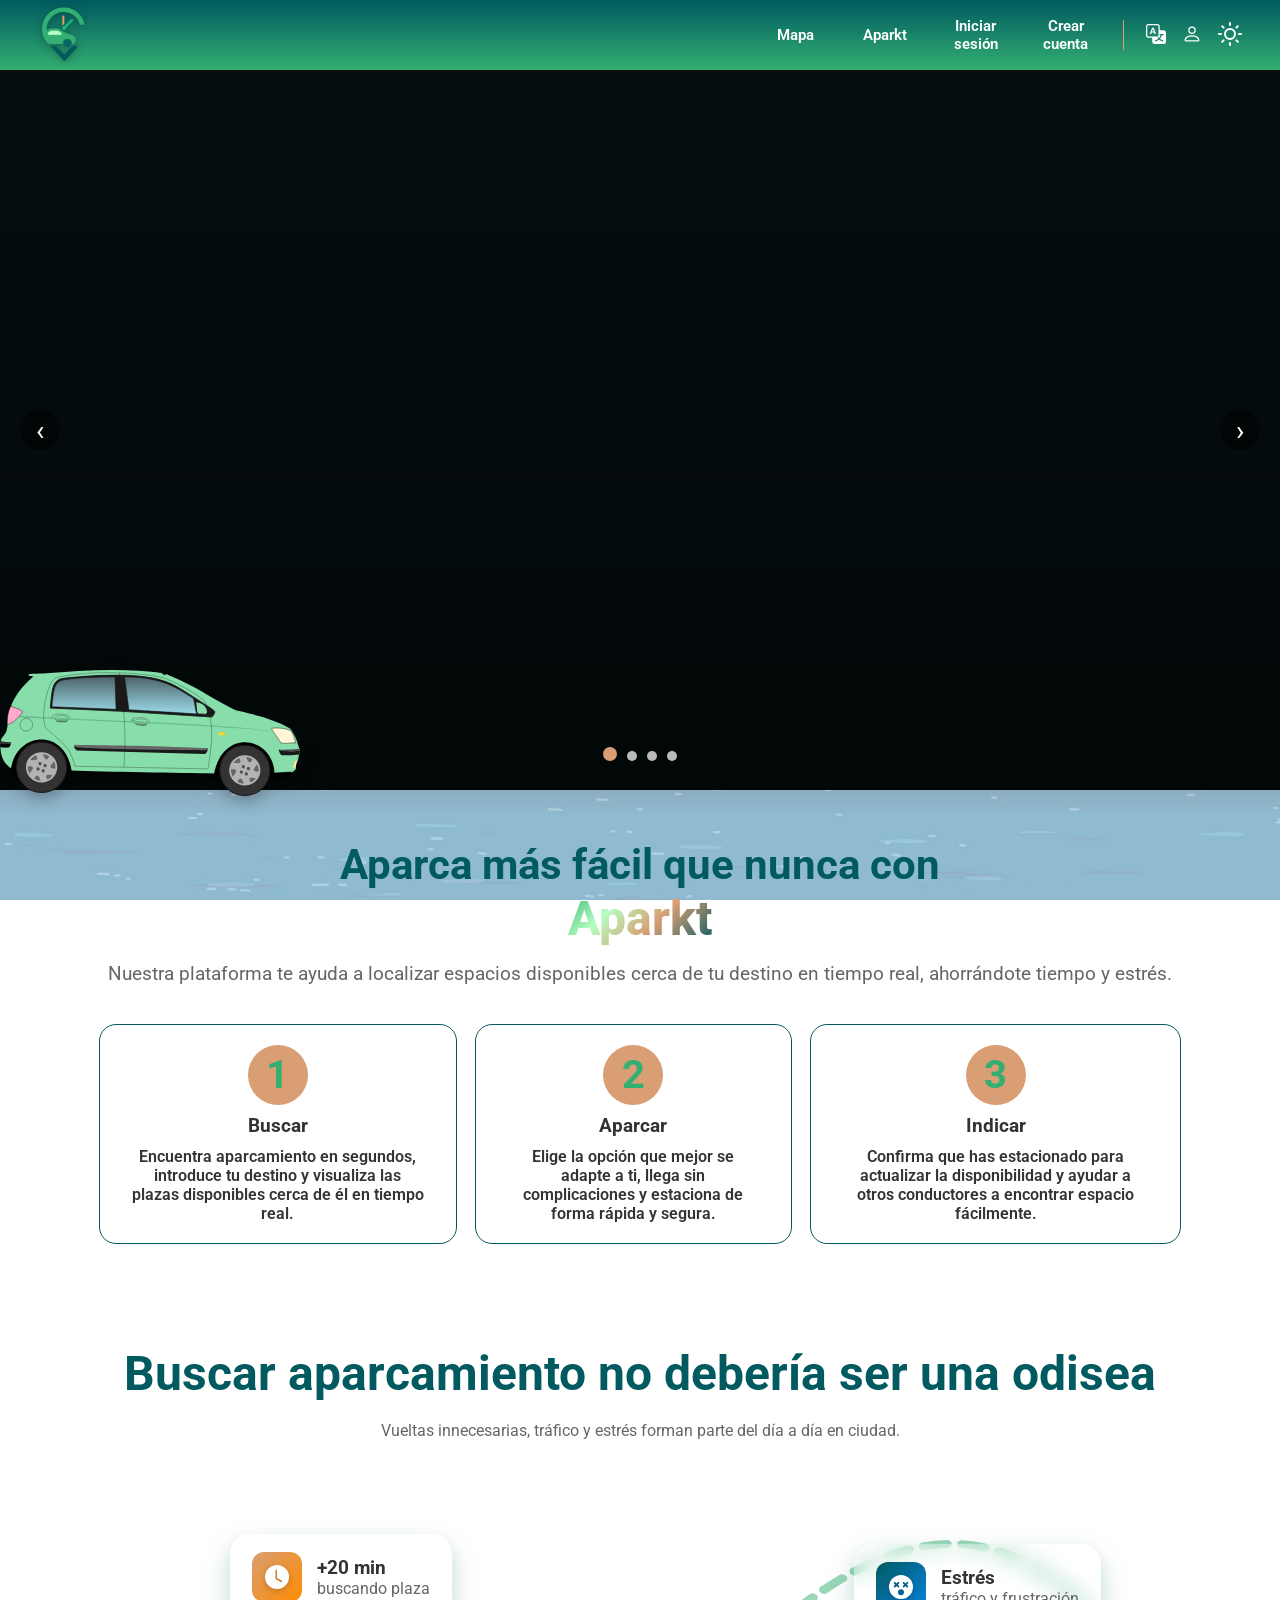
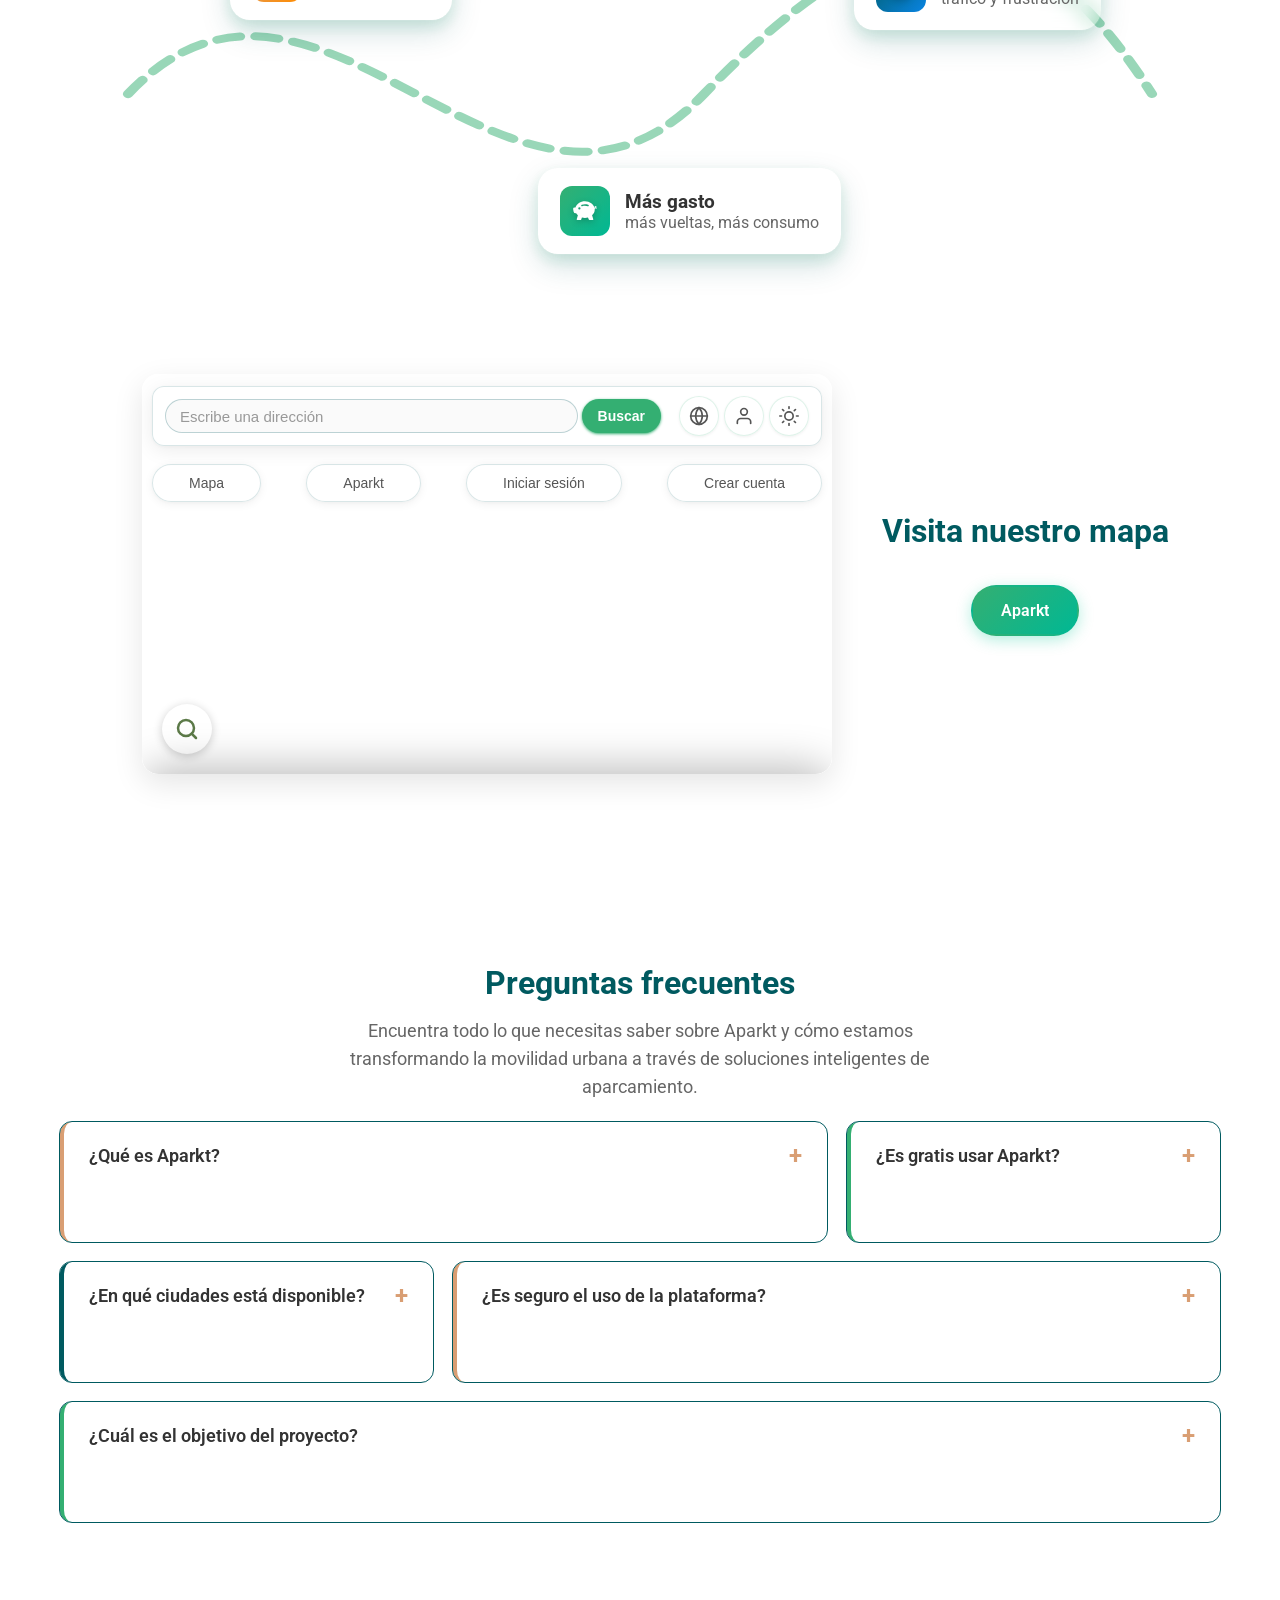
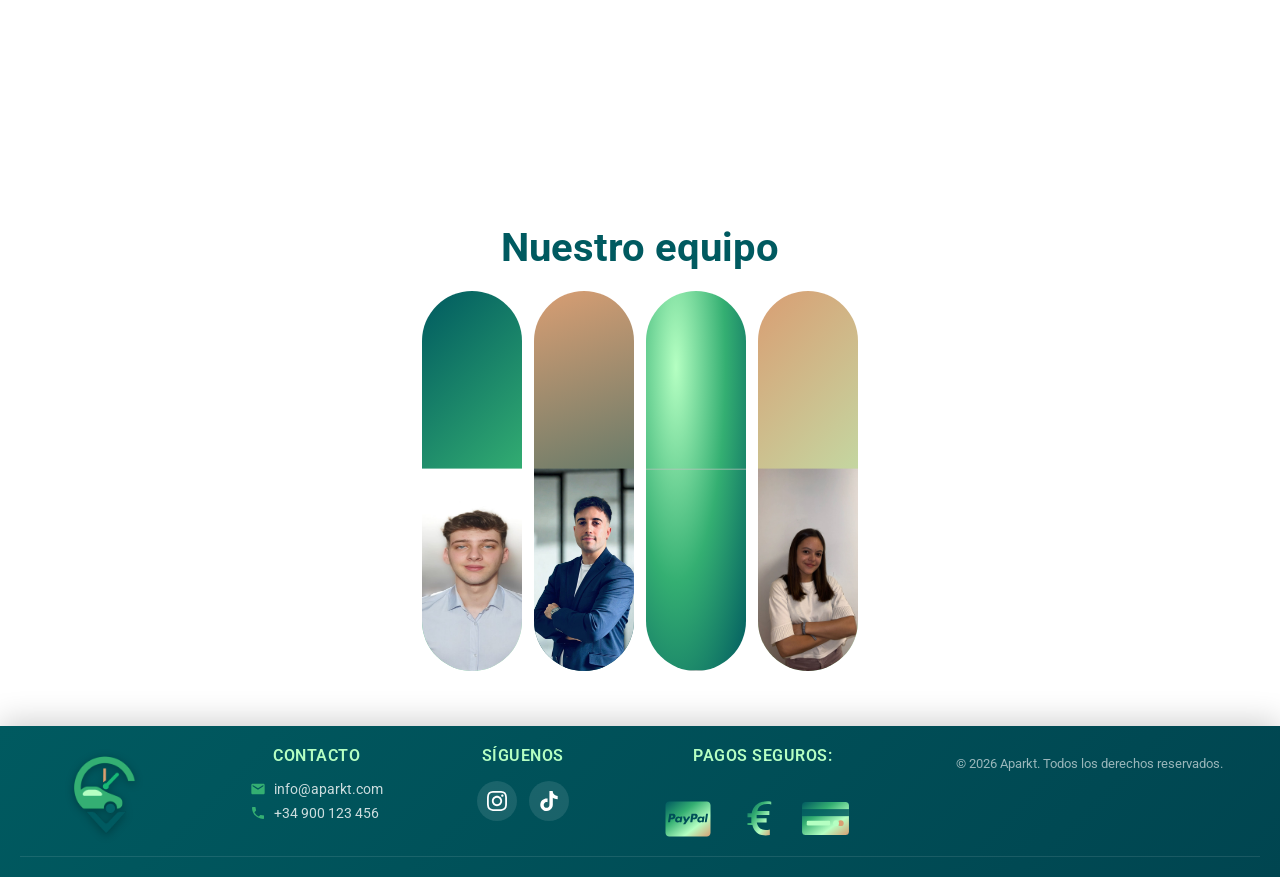
==== commit 788efef0: "Implement translation functionality across various components and pages - Added translation support " ====
--- a/app/views/aparkt/aparkt.html
+++ b/app/views/aparkt/aparkt.html
@@ -102,8 +102,8 @@
       <!--SECCIÓN PROBLEMA-->
       <section id="aparkt-problema" class="seccion-problema contenedor">
         <div class="problema-header">
-          <h2>Buscar aparcamiento no debería ser una odisea</h2>
-          <p>
+          <h2 data-i18n="aparkt.problemaTitulo">Buscar aparcamiento no debería ser una odisea</h2>
+          <p data-i18n="aparkt.problemaDesc">
             Vueltas innecesarias, tráfico y estrés forman parte del día a día en
             ciudad.
           </p>
@@ -137,8 +137,8 @@
                 /></svg
             ></span>
             <div>
-              <h3>+20 min</h3>
-              <p>buscando plaza</p>
+              <h3 data-i18n="aparkt.tiempoTitulo">+20 min</h3>
+              <p data-i18n="aparkt.tiempoDesc">buscando plaza</p>
             </div>
           </div>
 
@@ -158,8 +158,8 @@
               </svg>
             </span>
             <div>
-              <h3>Más gasto</h3>
-              <p>más vueltas, más consumo</p>
+              <h3 data-i18n="aparkt.gastoTitulo">Más gasto</h3>
+              <p data-i18n="aparkt.gastoDesc">más vueltas, más consumo</p>
             </div>
           </div>
 
@@ -173,29 +173,29 @@
               </svg>
             </span>
             <div>
-              <h3>Estrés</h3>
-              <p>tráfico y frustración</p>
+              <h3 data-i18n="aparkt.estresTitulo">Estrés</h3>
+              <p data-i18n="aparkt.estresDesc">tráfico y frustración</p>
             </div>
           </div>
         </div>
       </section>
 
       <section id="aparkt-mapa" class="contenedor seccion-mapa">
-        <iframe src="../index/index.html"></iframe>
+        <iframe src="../index/index.html" title="Mapa" data-i18n-title="aparkt.mapaTitulo"></iframe>
         <div class="mapa-visitar">
-          <h2>Visita nuestro mapa</h2>
+          <h2 data-i18n="aparkt.mapaTitulo">Visita nuestro mapa</h2>
           <a href="../index/index.html">Aparkt</a>
         </div>
       </section>
 
       <section class="horizontal">
         <div class="car-container">
-          <img class="car" src="../assets/coche.svg" alt="Coche" />
+          <img class="car" src="../assets/coche.svg" alt="Coche" data-i18n-alt="aparkt.carAlt" />
         </div>
         <section id="aparkt-preguntas" class="preguntasFrecuentes">
           <div>
-            <h2>Preguntas frecuentes</h2>
-            <p>
+            <h2 data-i18n="aparkt.faqTitulo">Preguntas frecuentes</h2>
+            <p data-i18n="aparkt.faqDesc">
               Encuentra todo lo que necesitas saber sobre Aparkt y cómo estamos
               transformando la movilidad urbana a través de soluciones
               inteligentes de aparcamiento.
@@ -204,8 +204,8 @@
 
           <div id="preguntas">
             <details>
-              <summary>¿Qué es Aparkt?</summary>
-              <p>
+              <summary data-i18n="aparkt.faq1">¿Qué es Aparkt?</summary>
+              <p data-i18n="aparkt.faq1Resp">
                 Aparkt es una plataforma desarrollada como Trabajo de Fin de
                 Grado (TFG) que busca facilitar la búsqueda de aparcamiento en
                 ciudad. La aplicación conecta a conductores con plazas
@@ -215,8 +215,8 @@
             </details>
 
             <details>
-              <summary>¿Es gratis usar Aparkt?</summary>
-              <p>
+              <summary data-i18n="aparkt.faq2">¿Es gratis usar Aparkt?</summary>
+              <p data-i18n="aparkt.faq2Resp">
                 La plataforma muestra plazas de aparcamiento disponibles y
                 permite al usuario localizarlas de forma rápida e intuitiva
                 mediante un mapa interactivo. El objetivo es optimizar el tiempo
@@ -225,8 +225,8 @@
             </details>
 
             <details>
-              <summary>¿En qué ciudades está disponible?</summary>
-              <p>
+              <summary data-i18n="aparkt.faq3">¿En qué ciudades está disponible?</summary>
+              <p data-i18n="aparkt.faq3Resp">
                 Actualmente Aparkt está enfocado en Málaga como entorno
                 principal de desarrollo y pruebas del proyecto. La idea futura
                 es ampliar el sistema a otras ciudades para seguir mejorando la
@@ -235,8 +235,8 @@
             </details>
 
             <details>
-              <summary>¿Es seguro el uso de la plataforma?</summary>
-              <p>
+              <summary data-i18n="aparkt.faq4">¿Es seguro el uso de la plataforma?</summary>
+              <p data-i18n="aparkt.faq4Resp">
                 Sí. Aparkt está desarrollado siguiendo buenas prácticas de
                 desarrollo web y diseño de interfaces, priorizando una
                 experiencia segura, clara y accesible para el usuario.
@@ -244,8 +244,8 @@
             </details>
 
             <details>
-              <summary>¿Cuál es el objetivo del proyecto?</summary>
-              <p>
+              <summary data-i18n="aparkt.faq5">¿Cuál es el objetivo del proyecto?</summary>
+              <p data-i18n="aparkt.faq5Resp">
                 El principal objetivo de Aparkt es ofrecer una solución
                 tecnológica al problema de encontrar aparcamiento en ciudad,
                 reduciendo desplazamientos innecesarios, contaminación y tiempo
@@ -258,8 +258,8 @@
         <section id="aparkt-recompensas" class="seccion-recompensas">
           <div class="recompensas-content">
             <div class="recompensas-header">
-              <h2>Convierte tu buena acción en beneficios</h2>
-              <p>
+              <h2 data-i18n="aparkt.recompensasTitulo">Convierte tu buena acción en beneficios</h2>
+              <p data-i18n="aparkt.recompensasDesc">
                 Cada vez que colaboras con la comunidad, acumulas puntos que
                 puedes canjear por servicios premium, descuentos en aparcamiento
                 y mucho más.
@@ -281,9 +281,9 @@
                     />
                   </svg>
                 </div>
-                <h3>Regístrate</h3>
-                <p>Crea tu cuenta gratis y recibe 150 puntos de bienvenida</p>
-                <span class="points">+150 pts</span>
+                <h3 data-i18n="aparkt.recompensa1Titulo">Regístrate</h3>
+                <p data-i18n="aparkt.recompensa1Desc">Crea tu cuenta gratis y recibe 150 puntos de bienvenida</p>
+                <span class="points" data-i18n="aparkt.recompensa1Pts">+150 pts</span>
               </div>
 
               <div class="recompensa-card colaboracion">
@@ -300,9 +300,9 @@
                     />
                   </svg>
                 </div>
-                <h3>Comparte plaza</h3>
-                <p>Publica tu plaza cuando no la dejes libre y gana puntos</p>
-                <span class="points">+80 pts</span>
+                <h3 data-i18n="aparkt.recompensa2Titulo">Comparte plaza</h3>
+                <p data-i18n="aparkt.recompensa2Desc">Publica tu plaza cuando no la dejes libre y gana puntos</p>
+                <span class="points" data-i18n="aparkt.recompensa2Pts">+80 pts</span>
               </div>
 
               <div class="recompensa-card indica">
@@ -319,9 +319,9 @@
                     />
                   </svg>
                 </div>
-                <h3>Indica tu plaza</h3>
-                <p>Confirma que has aparcado para actualizar disponibilidad</p>
-                <span class="points">+60 pts</span>
+                <h3 data-i18n="aparkt.recompensa3Titulo">Indica tu plaza</h3>
+                <p data-i18n="aparkt.recompensa3Desc">Confirma que has aparcado para actualizar disponibilidad</p>
+                <span class="points" data-i18n="aparkt.recompensa3Pts">+60 pts</span>
               </div>
 
               <div class="recompensa-card canjea">
@@ -339,9 +339,9 @@
                     <path d="M4 2h8v3H4zm1 5h6v5H5zm2 1h4v2H7v-2" />
                   </svg>
                 </div>
-                <h3>Canjea</h3>
-                <p>Usa tus puntos en regalos gatris, premium y descuentos</p>
-                <span class="points">🎁 Premium</span>
+                <h3 data-i18n="aparkt.recompensa4Titulo">Canjea</h3>
+                <p data-i18n="aparkt.recompensa4Desc">Usa tus puntos en regalos gatris, premium y descuentos</p>
+                <span class="points" data-i18n="aparkt.recompensa4Pts">🎁 Premium</span>
               </div>
             </div>
           </div>
@@ -351,8 +351,8 @@
         <section id="aparkt-historia" class="seccion-historia">
           <div class="historia-content">
             <div class="historia-header">
-              <h2>Facilitando el aparcamiento en ciudades</h2>
-              <p>
+              <h2 data-i18n="aparkt.historiaTitulo">Facilitando el aparcamiento en ciudades</h2>
+              <p data-i18n="aparkt.historiaTeamDesc">
                 Somos un equipo de estudiantes de Desarrollo de Aplicaciones Web
                 desarrollando Aparkt como proyecto de fin de grado con la misión
                 de transformar la forma en que las personas encuentran y
@@ -365,8 +365,8 @@
                 <div class="timeline-marker"></div>
                 <div class="timeline-content">
                   <span class="year">2024</span>
-                  <h3>Ideación</h3>
-                  <p>
+                  <h3 data-i18n="aparkt.historia1Titulo">Ideación</h3>
+                  <p data-i18n="aparkt.historia1Desc">
                     Nace la idea de Aparkt tras identificar el problema del
                     aparcamiento en nuestra ciudad como proyecto de fin de grado
                     de Desarrollo de Aplicaciones Web.
@@ -378,8 +378,8 @@
                 <div class="timeline-marker"></div>
                 <div class="timeline-content">
                   <span class="year">2025</span>
-                  <h3>Desarrollo</h3>
-                  <p>
+                  <h3 data-i18n="aparkt.historia2Titulo">Desarrollo</h3>
+                  <p data-i18n="aparkt.historia2Desc">
                     Construimos la plataforma completa: frontend, backend, base
                     de datos e integración con mapas.
                   </p>
@@ -390,8 +390,8 @@
                 <div class="timeline-marker"></div>
                 <div class="timeline-content">
                   <span class="year">2025</span>
-                  <h3>Pruebas</h3>
-                  <p>
+                  <h3 data-i18n="aparkt.historia3Titulo">Pruebas</h3>
+                  <p data-i18n="aparkt.historia3Desc">
                     Implementamos el sistema de recompensas y probamos la
                     aplicación con usuarios reales.
                   </p>
@@ -402,8 +402,8 @@
                 <div class="timeline-marker"></div>
                 <div class="timeline-content">
                   <span class="year">2026</span>
-                  <h3>Futuro</h3>
-                  <p>
+                  <h3 data-i18n="aparkt.historia4Titulo">Futuro</h3>
+                  <p data-i18n="aparkt.historia4Desc">
                     Preparamos el lanzamiento oficial y buscamos inversores para
                     escalar a más ciudades.
                   </p>
@@ -427,7 +427,7 @@
                   </svg>
                 </div>
                 <span class="number">4</span>
-                <span class="label">Integrantes</span>
+                <span class="label" data-i18n="aparkt.statIntegrantes">Integrantes</span>
               </div>
 
               <div class="estadistica">
@@ -445,7 +445,7 @@
                   </svg>
                 </div>
                 <span class="number">1</span>
-                <span class="label">Ciudad piloto</span>
+                <span class="label" data-i18n="aparkt.statCiudadPiloto">Ciudad piloto</span>
               </div>
 
               <div class="estadistica">
@@ -463,7 +463,7 @@
                   </svg>
                 </div>
                 <span class="number">2</span>
-                <span class="label">Tecnologías</span>
+                <span class="label" data-i18n="aparkt.statTecnologias">Tecnologías</span>
               </div>
 
               <div class="estadistica">
@@ -481,7 +481,7 @@
                   </svg>
                 </div>
                 <span class="number">TFG</span>
-                <span class="label">Proyecto fin de grado</span>
+                <span class="label" data-i18n="aparkt.statProyecto">Proyecto fin de grado</span>
               </div>
             </div>
           </div>
@@ -491,20 +491,20 @@
       <!--SECCIÓN EQUIPO-->
       <section id="aparkt-equipo" class="contenedor seccion-equipo">
         <div class="contenedor">
-          <h2 class="titular">Nuestro equipo</h2>
+          <h2 class="titular" data-i18n="aparkt.equipoTitulo">Nuestro equipo</h2>
           <div class="tarjetas">
             <div class="tarjeta" data-indice="0">
               <div class="etiqueta-pildora">
                 <div class="punto-pildora"></div>
                 <div>
                   <div class="nombre-pildora">Antonio Fernandez Suarez</div>
-                  <div class="rol-pildora">Product Owner y Backend</div>
+                  <div class="rol-pildora" data-i18n="aparkt.equipoRolAntonioPill">Product Owner y Backend</div>
                 </div>
               </div>
               <img src="../assets/equipo/antonio.jpeg" alt="" class="persona" />
               <div class="etiqueta">
                 <div class="nombre">Antonio Fernández Suárez</div>
-                <div class="rol">Product Owner y desarrollador Backend</div>
+                <div class="rol" data-i18n="aparkt.equipoRolAntonio">Product Owner y desarrollador Backend</div>
               </div>
             </div>
 
@@ -513,13 +513,13 @@
                 <div class="punto-pildora"></div>
                 <div>
                   <div class="nombre-pildora">Adrian González Núñez</div>
-                  <div class="rol-pildora">Backend y mapa de Aparkt</div>
+                  <div class="rol-pildora" data-i18n="aparkt.equipoRolAdrianPill">Backend y mapa de Aparkt</div>
                 </div>
               </div>
               <img src="../assets/equipo/adri.jpg" alt="" class="persona" />
               <div class="etiqueta">
                 <div class="nombre">Adrian González Núñez</div>
-                <div class="rol">
+                <div class="rol" data-i18n="aparkt.equipoRolAdrian">
                   Responsable principal de Backend y productor de mapa de Aparkt
                 </div>
               </div>
@@ -530,13 +530,13 @@
                 <div class="punto-pildora"></div>
                 <div>
                   <div class="nombre-pildora">Celia Molina Leal</div>
-                  <div class="rol-pildora">Frontend y responsable de QA</div>
+                  <div class="rol-pildora" data-i18n="aparkt.equipoRolCeliaPill">Frontend y responsable de QA</div>
                 </div>
               </div>
               <img src="../assets/equipo/celia.jpg" alt="" class="persona" />
               <div class="etiqueta">
                 <div class="nombre">Celia Molina Leal</div>
-                <div class="rol">Líder de Frontend y responsable de QA</div>
+                <div class="rol" data-i18n="aparkt.equipoRolCelia">Líder de Frontend y responsable de QA</div>
               </div>
             </div>
 
@@ -545,13 +545,13 @@
                 <div class="punto-pildora"></div>
                 <div>
                   <div class="nombre-pildora">Noemí Ruiz Toro</div>
-                  <div class="rol-pildora">BBDD y Frontend</div>
+                  <div class="rol-pildora" data-i18n="aparkt.equipoRolNoemiPill">BBDD y Frontend</div>
                 </div>
               </div>
               <img src="../assets/equipo/noemi.jpeg" alt="" class="persona" />
               <div class="etiqueta">
                 <div class="nombre">Noemí Ruiz Toro</div>
-                <div class="rol">
+                <div class="rol" data-i18n="aparkt.equipoRolNoemi">
                   Responsable de Base de Datos y desarrolladora Frontend
                 </div>
               </div>
--- a/app/views/estilosGlobales.css
+++ b/app/views/estilosGlobales.css
@@ -54,9 +54,9 @@
     --bg-banner: linear-gradient(180deg, #1a1a2e 0%, #1e2a45 50%, #2d3a52 100%);
     --bg-form: rgba(22, 33, 62, 0.5);
     --bg-opcion-btn: rgba(30, 42, 69, 0.7);
-    --text-primary: #e0e0e0;
-    --text-secondary: #b0b0b0;
-    --text-muted: #888888;
+    --text-primary: #f0f0f0;
+    --text-secondary: #d0d0d0;
+    --text-muted: #aaaaaa;
     --text-on-dark: #ffffff;
     --border-color: rgba(255, 255, 255, 0.1);
     --border-opcion: rgba(255, 255, 255, 0.08);
@@ -92,6 +92,69 @@
   --shadow-card: 0 12px 30px rgba(0, 0, 0, 0.4), 0 6px 14px rgba(0, 0, 0, 0.3);
 }
 
+/* Tema oscuro - header */
+[data-theme="dark"] header {
+  background: linear-gradient(to bottom, #003d42 0%, #1a6b47 100%);
+}
+
+[data-theme="dark"] header #headerDerecha button svg {
+  color: #ccc;
+}
+
+/* Tema oscuro - títulos con máximo contraste */
+[data-theme="dark"] h1,
+[data-theme="dark"] h2,
+[data-theme="dark"] h3,
+[data-theme="dark"] h4,
+[data-theme="dark"] h5,
+[data-theme="dark"] h6 {
+  color: #ffffff;
+}
+
+/* Tema oscuro - tarjetas: texto oscuro cuando el fondo es claro (hover PC y móvil) */
+[data-theme="dark"] .contenedor-tarjetas .tarjeta:hover,
+[data-theme="dark"] .contenedor-tarjetas .tarjeta:hover h3,
+[data-theme="dark"] .contenedor-tarjetas .tarjeta:hover p {
+  color: #1a1a2e;
+}
+
+@media (max-width: 480px) {
+  [data-theme="dark"] .contenedor-tarjetas .tarjeta,
+  [data-theme="dark"] .contenedor-tarjetas .tarjeta h3,
+  [data-theme="dark"] .contenedor-tarjetas .tarjeta p {
+    color: #1a1a2e;
+  }
+}
+
+/* Tema oscuro - inputs con fondo oscuro */
+[data-theme="dark"] .input-field input,
+[data-theme="dark"] .input-field select {
+  background: #2a2a3e;
+  border-color: #555;
+  color: #f0f0f0;
+}
+
+[data-theme="dark"] .input-field select {
+  background-image: url("data:image/svg+xml,%3Csvg xmlns='http://www.w3.org/2000/svg' width='12' height='12' viewBox='0 0 24 24' fill='none' stroke='%23aaaaaa' stroke-width='2' stroke-linecap='round' stroke-linejoin='round'%3E%3Cpolyline points='6 9 12 15 18 9'%3E%3C/polyline%3E%3C/svg%3E");
+}
+
+[data-theme="dark"] .input-field input:focus {
+  border-color: var(--color-verde);
+  box-shadow: 0 0 0 3px rgba(52, 175, 114, 0.2);
+}
+
+[data-theme="dark"] .input-field label {
+  color: #aaa;
+}
+
+[data-theme="dark"] .input-field input:focus ~ label,
+[data-theme="dark"] .input-field select:focus ~ label,
+[data-theme="dark"] .input-field input.has-value ~ label,
+[data-theme="dark"] .input-field select.has-value ~ label {
+  background-color: #2a2a3e;
+  color: var(--color-verde);
+}
+
 *,
 *::before,
 *::after {
@@ -925,6 +988,53 @@
 
 .swal2-container {
   z-index: 40000;
+}
+
+[data-theme="dark"] .swal2-popup {
+  background: #1e2a45 !important;
+  color: #f0f0f0 !important;
+}
+
+[data-theme="dark"] .swal2-title {
+  color: #f0f0f0 !important;
+}
+
+[data-theme="dark"] .swal2-html-container {
+  color: #d0d0d0 !important;
+}
+
+[data-theme="dark"] .swal2-confirm {
+  background: #34af72 !important;
+}
+
+[data-theme="dark"] .swal2-cancel {
+  color: #d0d0d0 !important;
+}
+
+[data-theme="dark"] .swal2-icon.swal2-success .swal2-success-ring {
+  border-color: #34af72 !important;
+}
+
+[data-theme="dark"] .swal2-icon.swal2-warning {
+  border-color: #d99e73 !important;
+  color: #d99e73 !important;
+}
+
+[data-theme="dark"] .swal2-icon.swal2-error {
+  border-color: #e74c3c !important;
+}
+
+[data-theme="dark"] .swal2-icon.swal2-info {
+  border-color: #3498db !important;
+}
+
+[data-theme="dark"] .swal2-validation-message {
+  background: #16213e !important;
+  color: #d0d0d0 !important;
+}
+
+[data-theme="dark"] .swal2-timer-progress-bar {
+  background: #34af72 !important;
 }
 
 .banner-lateral {
@@ -1548,7 +1658,7 @@
     left: 0;
     right: 0;
     width: 100%;
-    height: 95vh;
+    height: 100vh;
     /*max-height: 85vh;
     */
     box-shadow: 0 -8px 40px rgba(0, 0, 0, 0.25);
@@ -1894,9 +2004,3 @@
     border-color: rgba(255, 255, 255, 0.3);
   }
 }
-
-@media (max-width: 480px) {
-  main {
-    margin-top: 60px;
-  }
-}
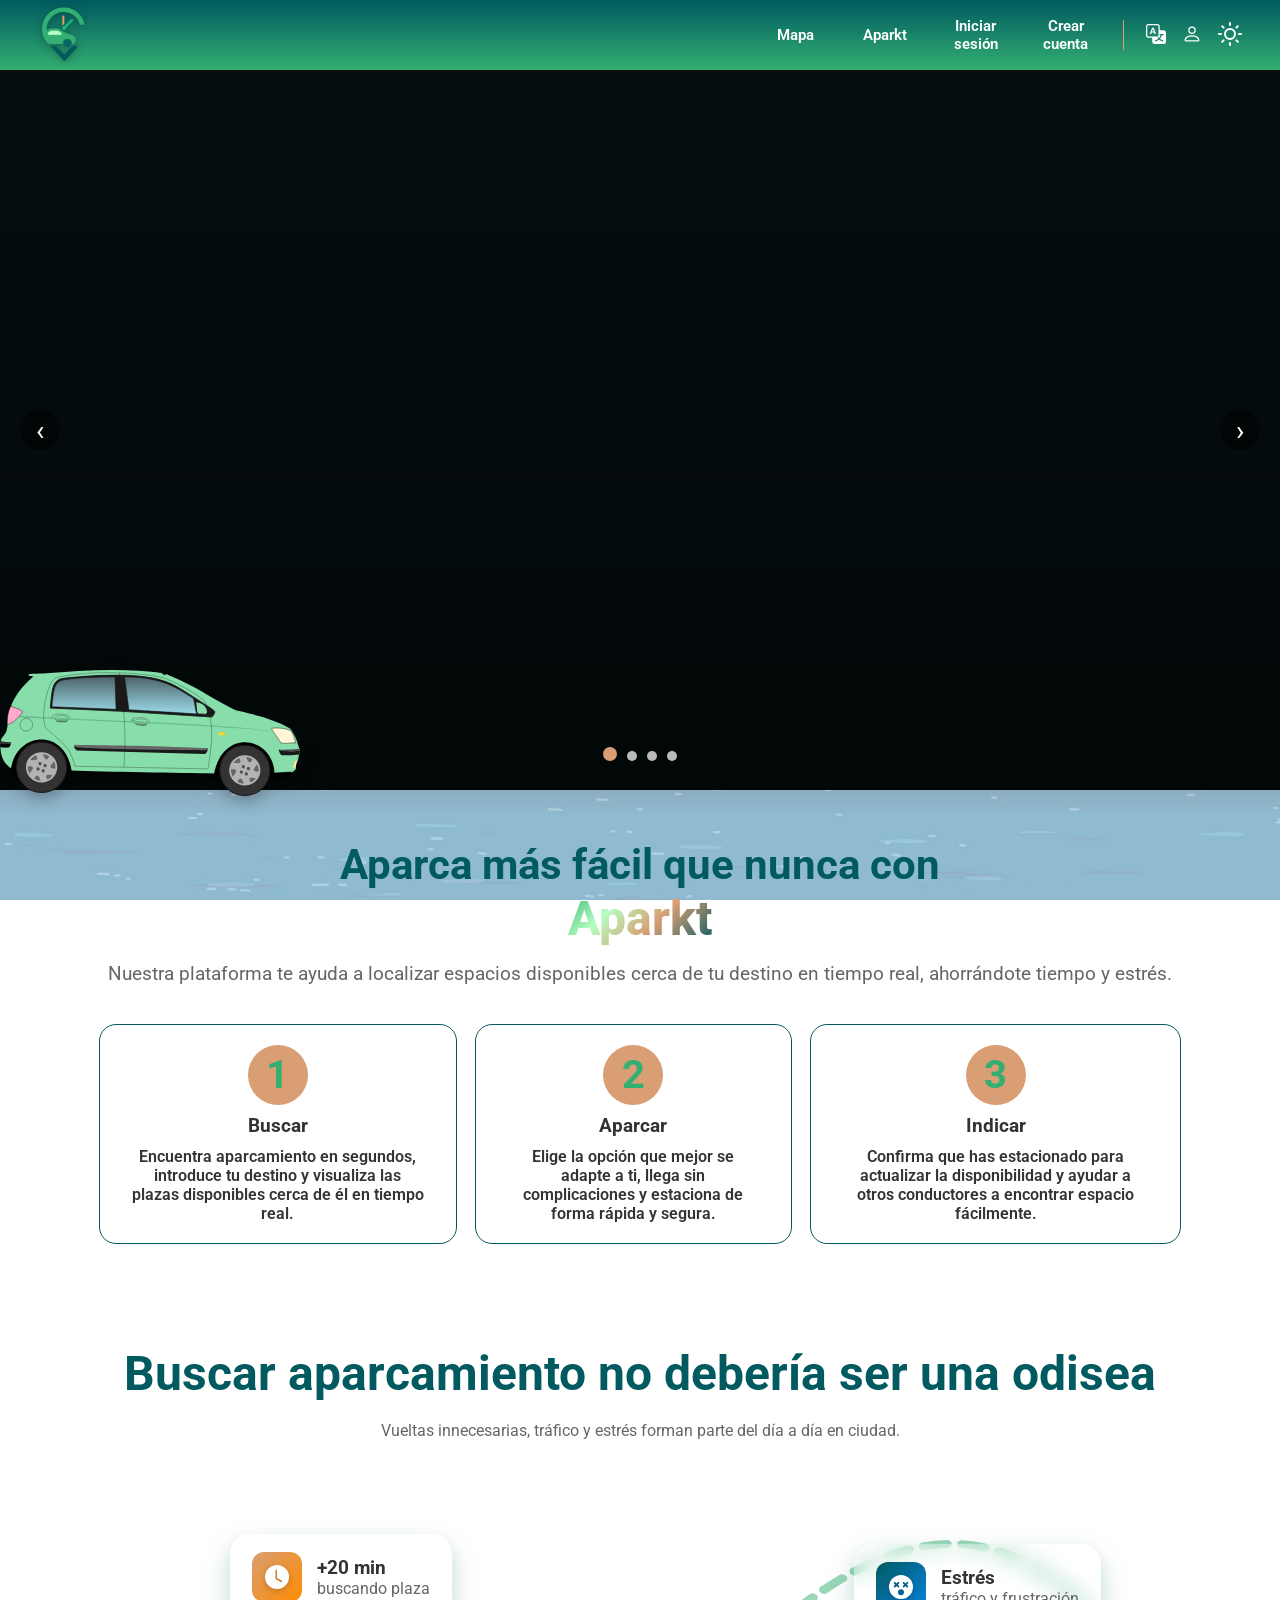
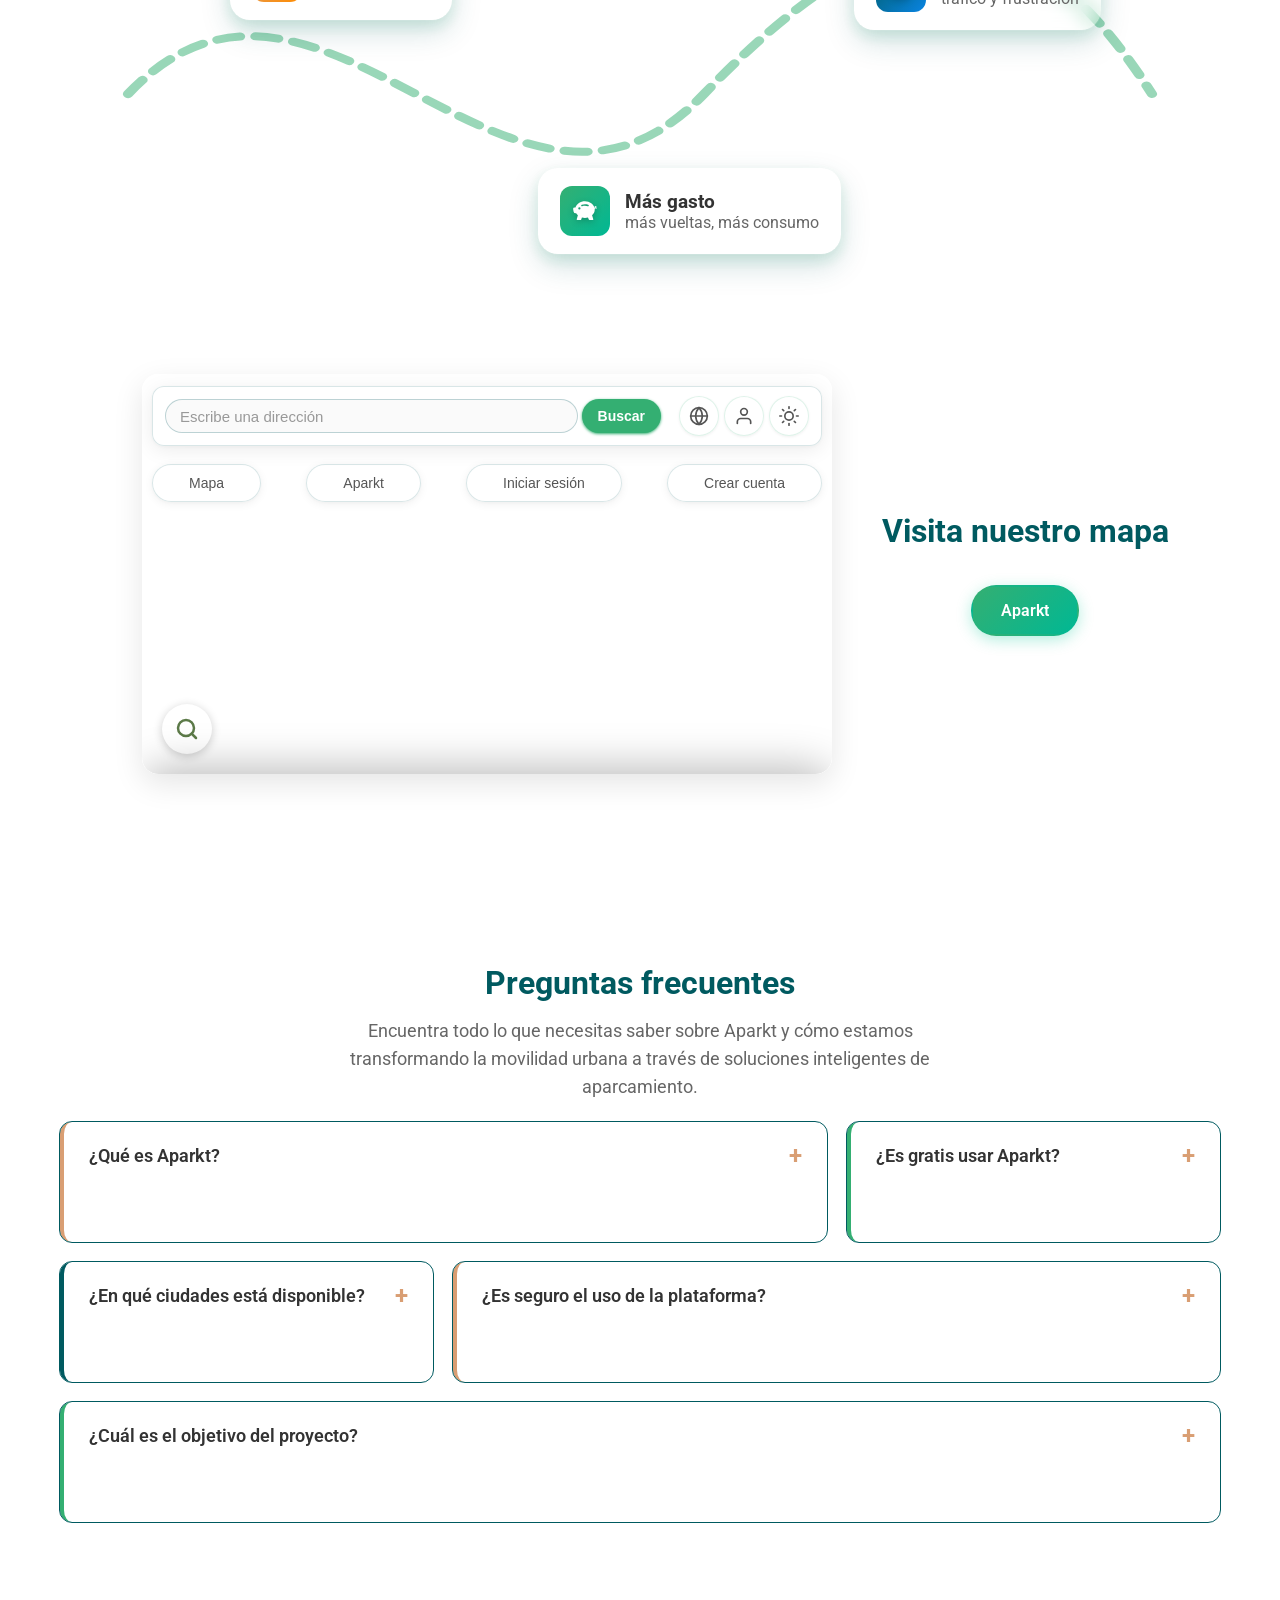
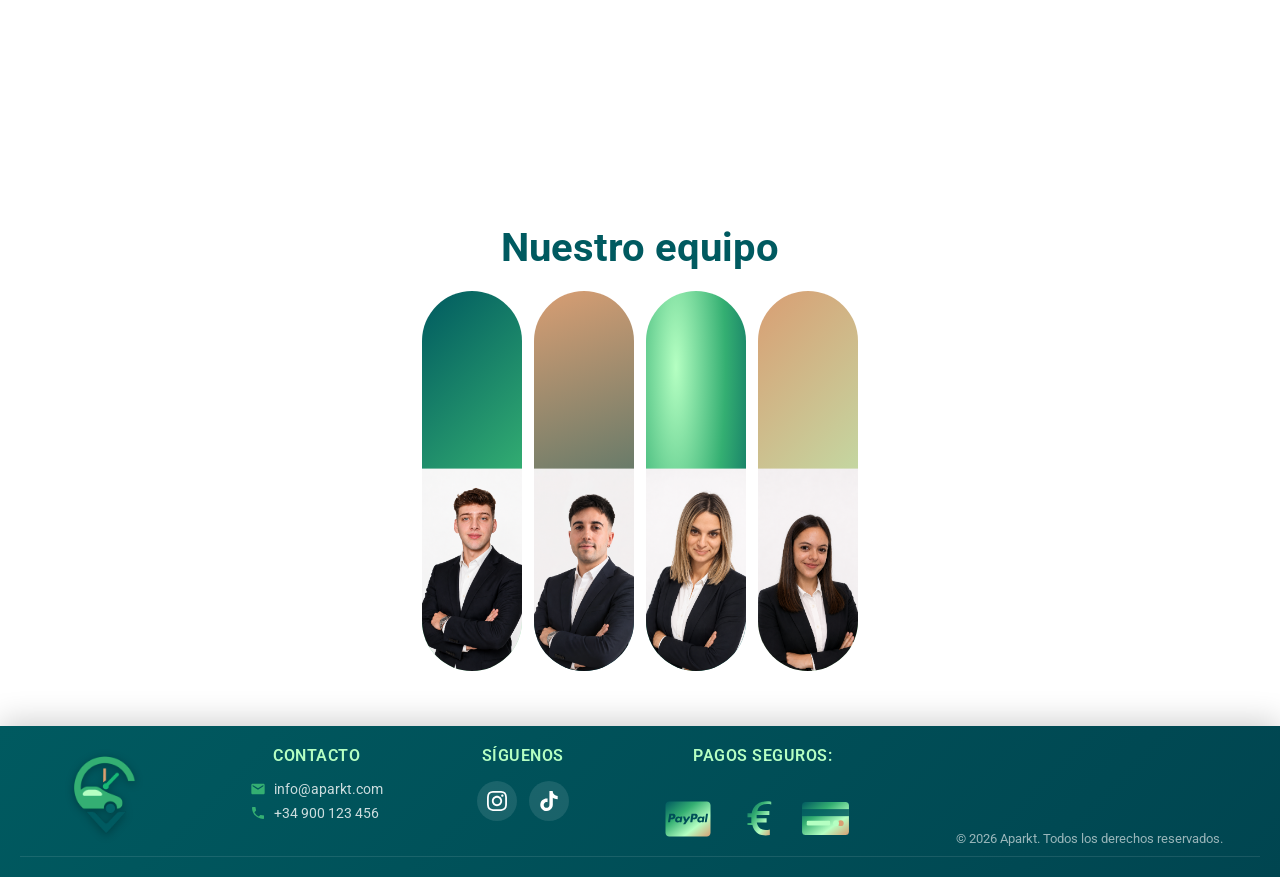
==== commit 621723ba: "imagen corporativa" ====
--- a/app/views/aparkt/aparkt.html
+++ b/app/views/aparkt/aparkt.html
@@ -4,6 +4,7 @@
     <meta charset="UTF-8" />
     <meta name="viewport" content="width=device-width, initial-scale=1.0" />
     <title data-i18n-title="aparkt.title">Document</title>
+     <link rel="icon" href="../assets/imagotipoAparkt.webp" type="image/x-icon">
     <link rel="stylesheet" href="../estilosGlobales.css" />
     <link rel="stylesheet" href="aparkt.css" />
     <link
@@ -501,7 +502,7 @@
                   <div class="rol-pildora" data-i18n="aparkt.equipoRolAntonioPill">Product Owner y Backend</div>
                 </div>
               </div>
-              <img src="../assets/equipo/antonio.jpeg" alt="" class="persona" />
+              <img src="../assets/equipo/antonioDev.png" alt="" class="persona" />
               <div class="etiqueta">
                 <div class="nombre">Antonio Fernández Suárez</div>
                 <div class="rol" data-i18n="aparkt.equipoRolAntonio">Product Owner y desarrollador Backend</div>
@@ -516,7 +517,7 @@
                   <div class="rol-pildora" data-i18n="aparkt.equipoRolAdrianPill">Backend y mapa de Aparkt</div>
                 </div>
               </div>
-              <img src="../assets/equipo/adri.jpg" alt="" class="persona" />
+              <img src="../assets/equipo/adriDev.png" alt="" class="persona" />
               <div class="etiqueta">
                 <div class="nombre">Adrian González Núñez</div>
                 <div class="rol" data-i18n="aparkt.equipoRolAdrian">
@@ -533,7 +534,7 @@
                   <div class="rol-pildora" data-i18n="aparkt.equipoRolCeliaPill">Frontend y responsable de QA</div>
                 </div>
               </div>
-              <img src="../assets/equipo/celia.jpg" alt="" class="persona" />
+              <img src="../assets/equipo/celiaDev.png" alt="" class="persona" />
               <div class="etiqueta">
                 <div class="nombre">Celia Molina Leal</div>
                 <div class="rol" data-i18n="aparkt.equipoRolCelia">Líder de Frontend y responsable de QA</div>
@@ -548,7 +549,7 @@
                   <div class="rol-pildora" data-i18n="aparkt.equipoRolNoemiPill">BBDD y Frontend</div>
                 </div>
               </div>
-              <img src="../assets/equipo/noemi.jpeg" alt="" class="persona" />
+              <img src="../assets/equipo/noemiDev.png" alt="" class="persona" />
               <div class="etiqueta">
                 <div class="nombre">Noemí Ruiz Toro</div>
                 <div class="rol" data-i18n="aparkt.equipoRolNoemi">
--- a/app/views/estilosGlobales.css
+++ b/app/views/estilosGlobales.css
@@ -720,7 +720,7 @@
     font-size: 13px;
     color: rgba(255, 255, 255, 0.6);
     text-align: center;
-    margin-top: 10px;
+    margin-top: 85px;
   }
 
   .footer-content {
@@ -1658,7 +1658,7 @@
     left: 0;
     right: 0;
     width: 100%;
-    height: 100vh;
+    height: 95vh;
     /*max-height: 85vh;
     */
     box-shadow: 0 -8px 40px rgba(0, 0, 0, 0.25);
@@ -2004,3 +2004,9 @@
     border-color: rgba(255, 255, 255, 0.3);
   }
 }
+
+@media (max-width: 480px) {
+  main {
+    margin-top: 60px;
+  }
+}
--- a/app/views/aparkt/aparkt.css
+++ b/app/views/aparkt/aparkt.css
@@ -1252,8 +1252,9 @@
       font-family: "Cormorant Garamond", serif;
       font-size: 18px;
       font-weight: 600;
-      color: #fff;
+      color: #ffe7a3;
       line-height: 1.1;
+      text-shadow: 0 2px 8px rgba(0, 0, 0, 0.65);
     }
 
     .rol {
@@ -1282,8 +1283,9 @@
       font-family: "Cormorant Garamond", serif;
       font-size: 17px;
       font-weight: 500;
-      color: rgba(255, 255, 255, 0.92);
+      color: #ffe7a3;
       line-height: 1;
+      text-shadow: 0 2px 8px rgba(0, 0, 0, 0.55);
     }
 
     .rol-pildora {
